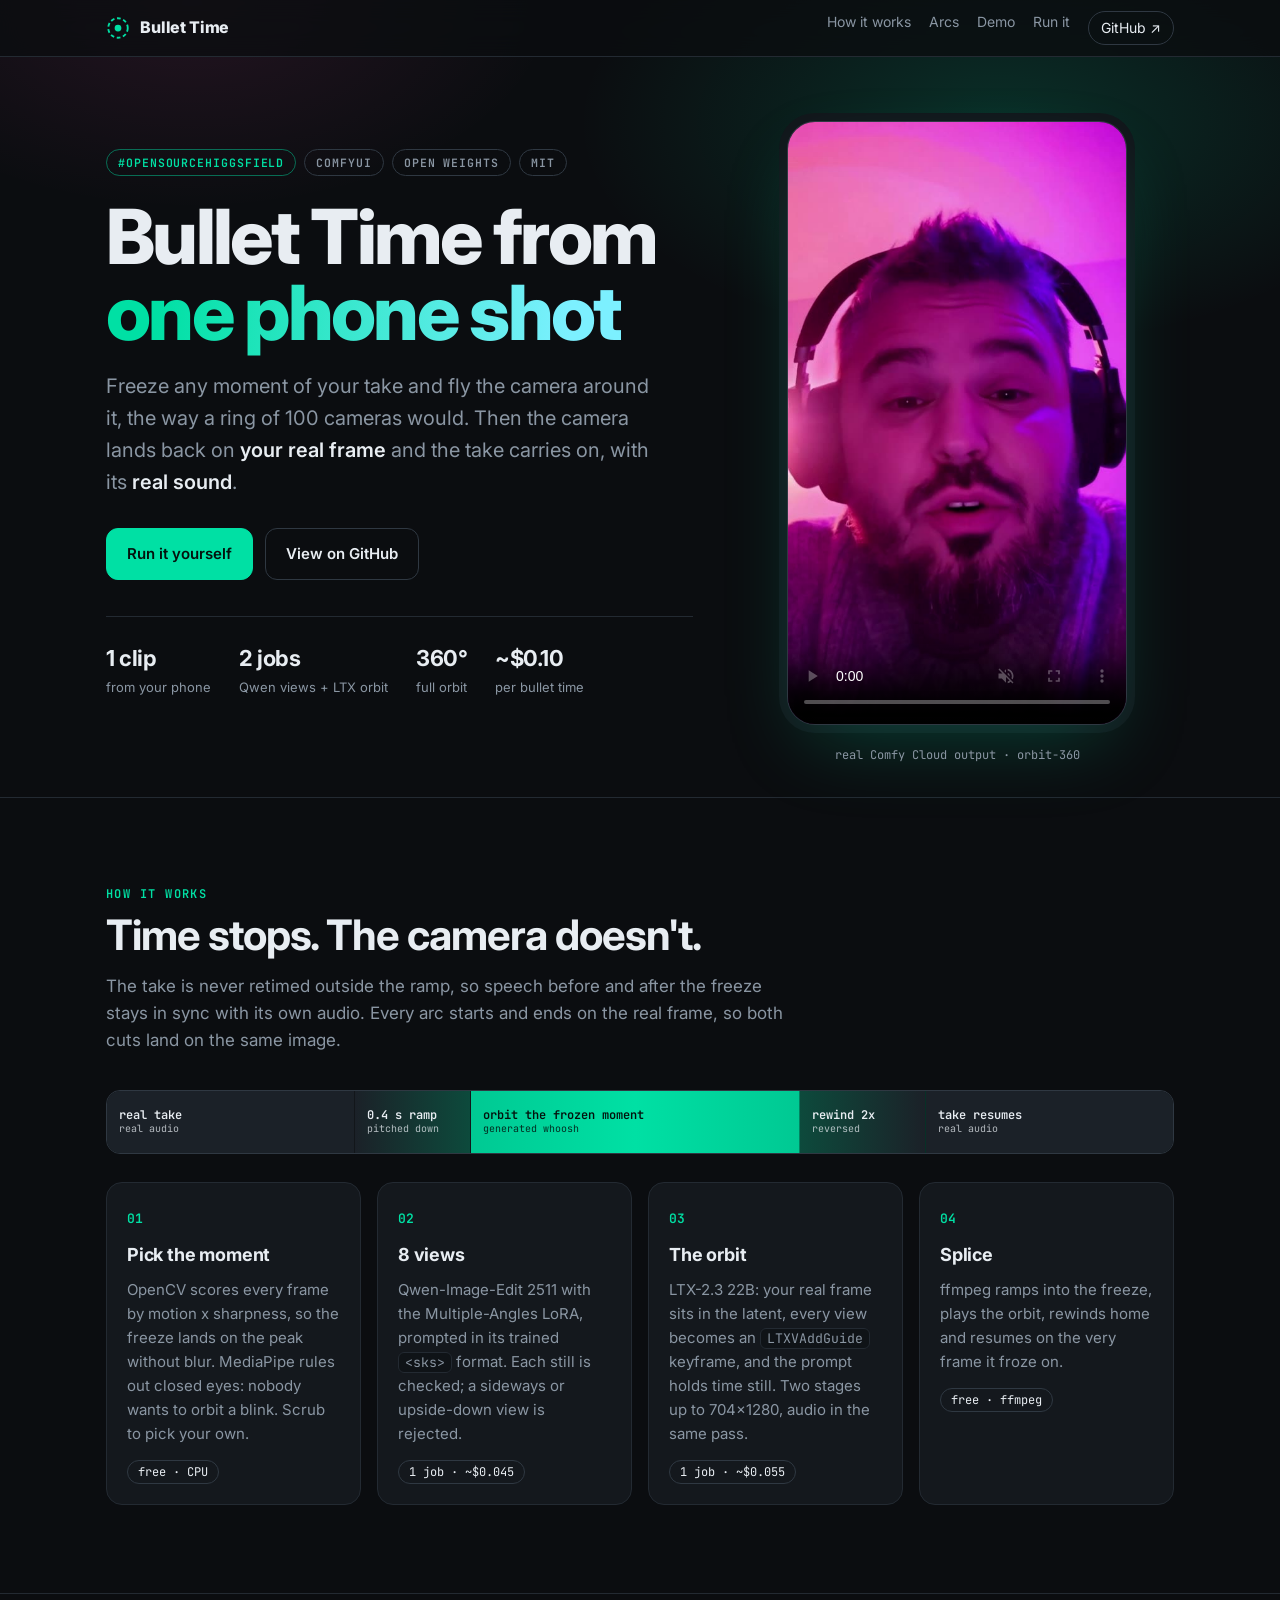
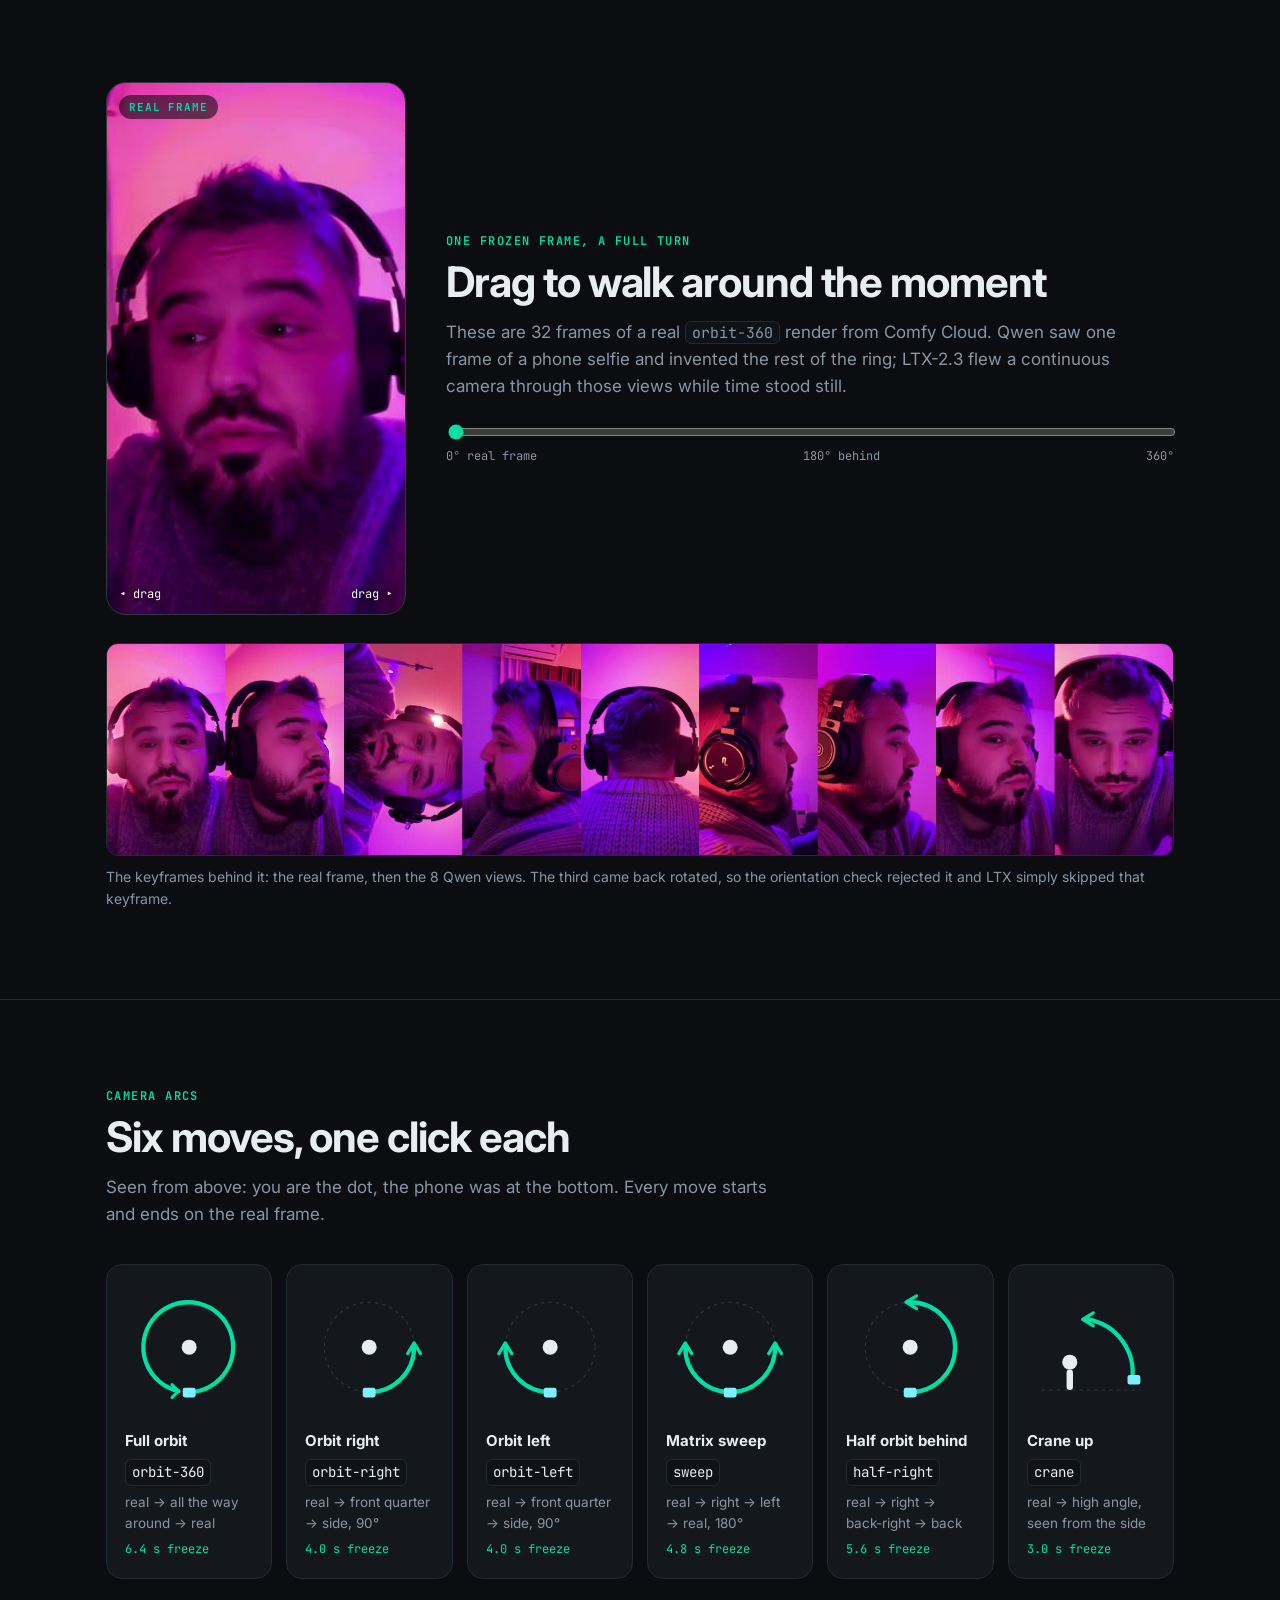
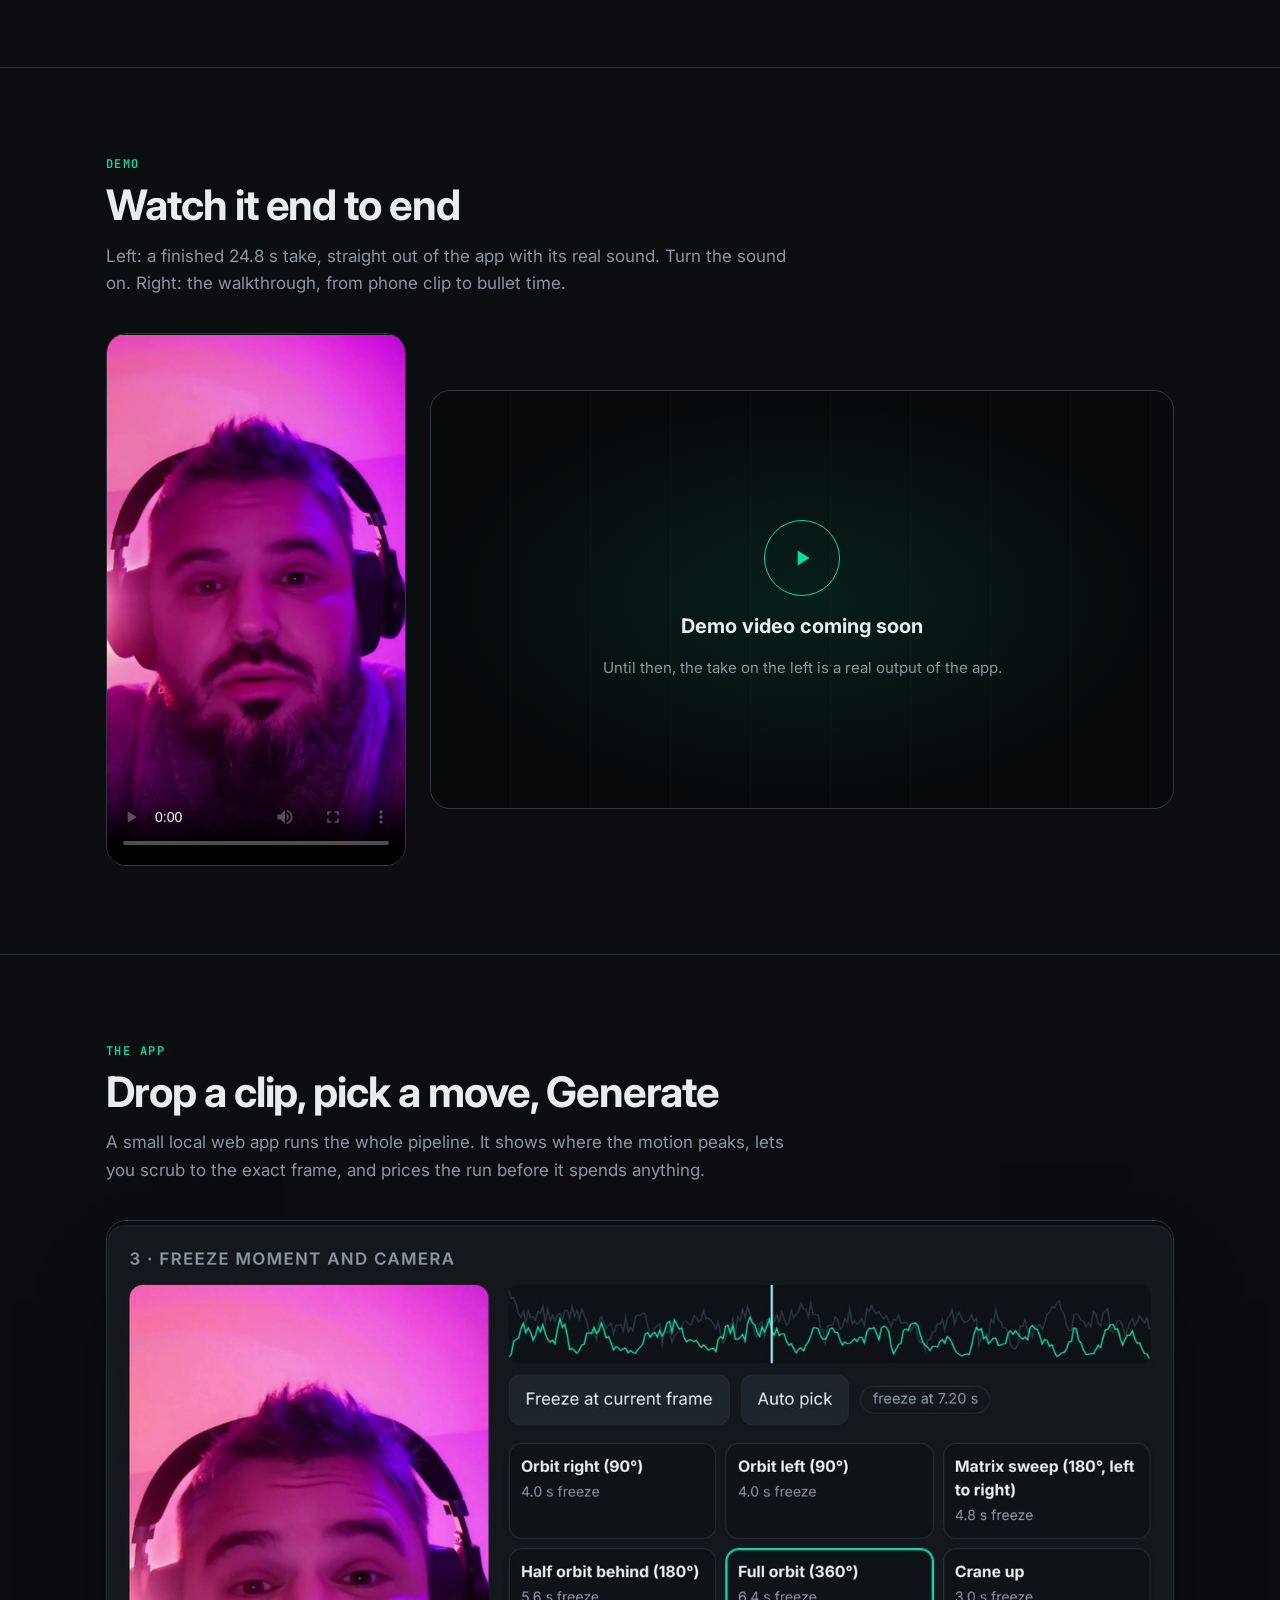
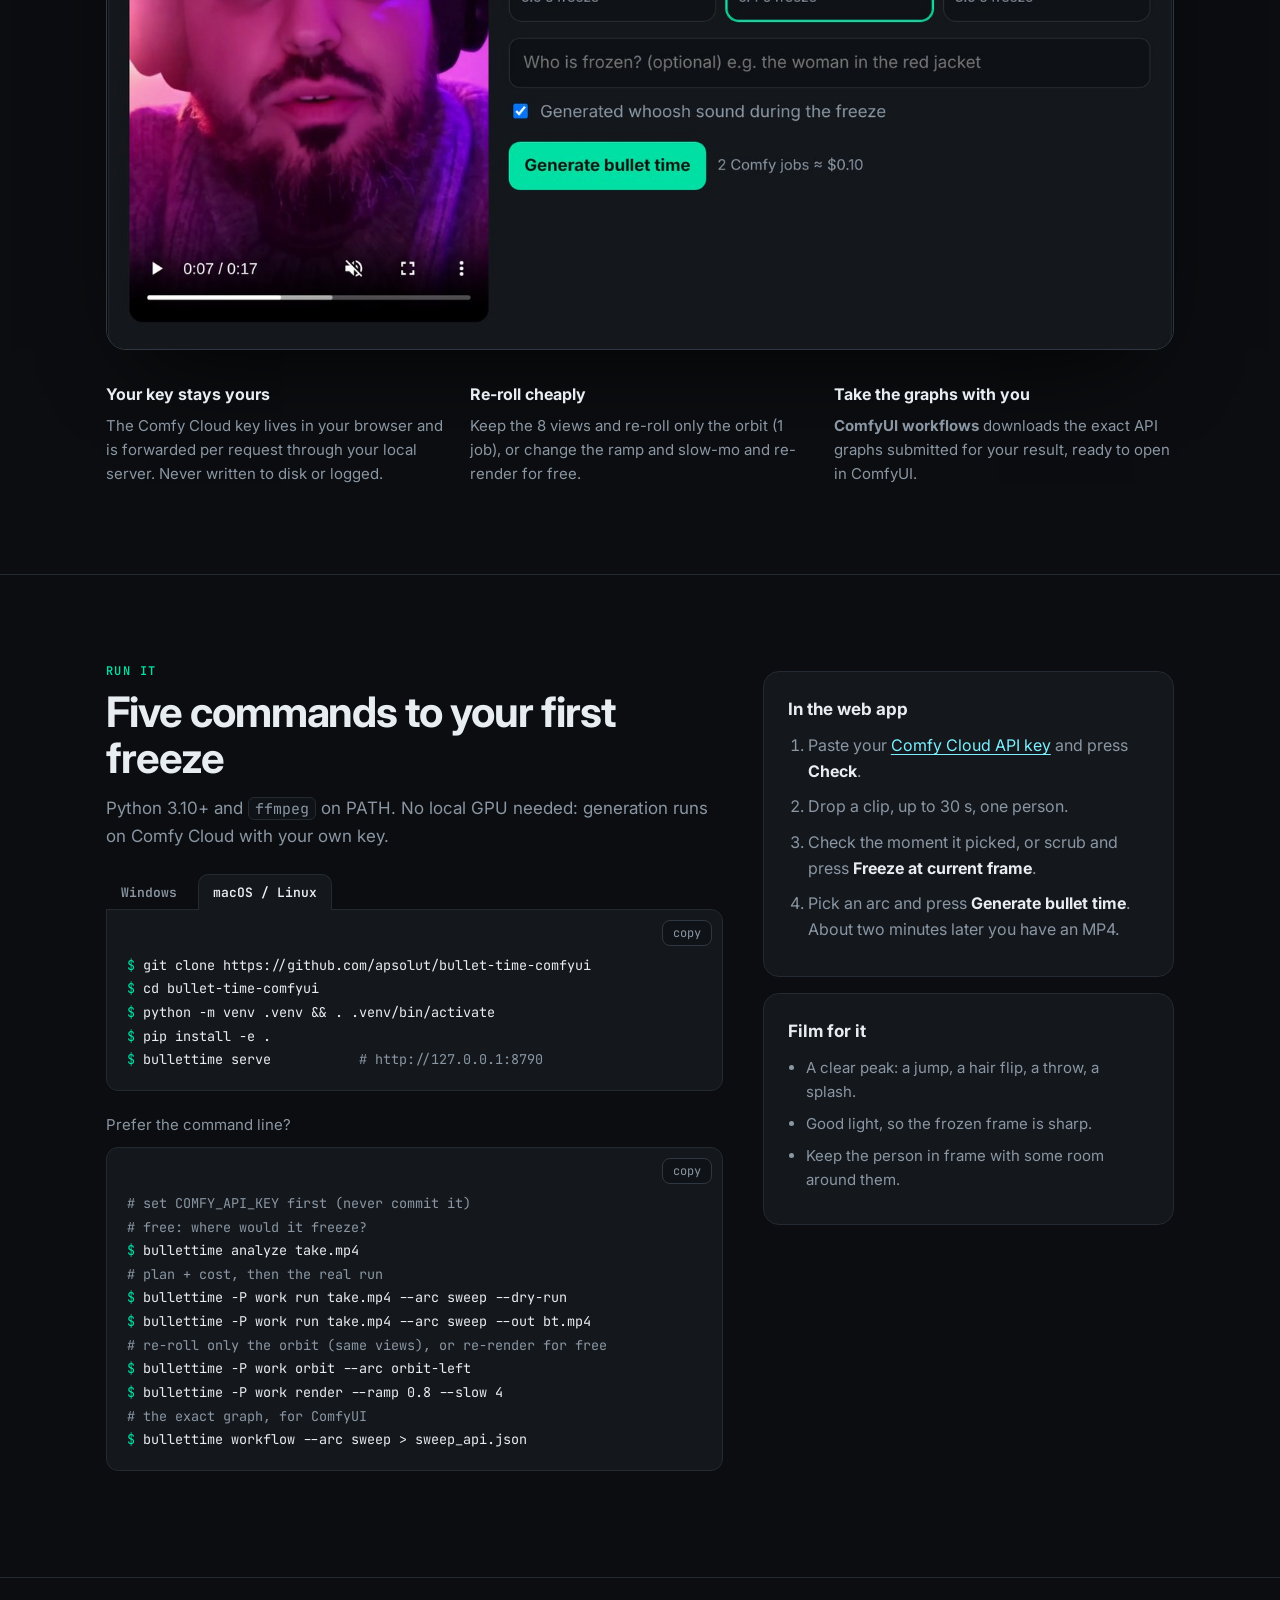
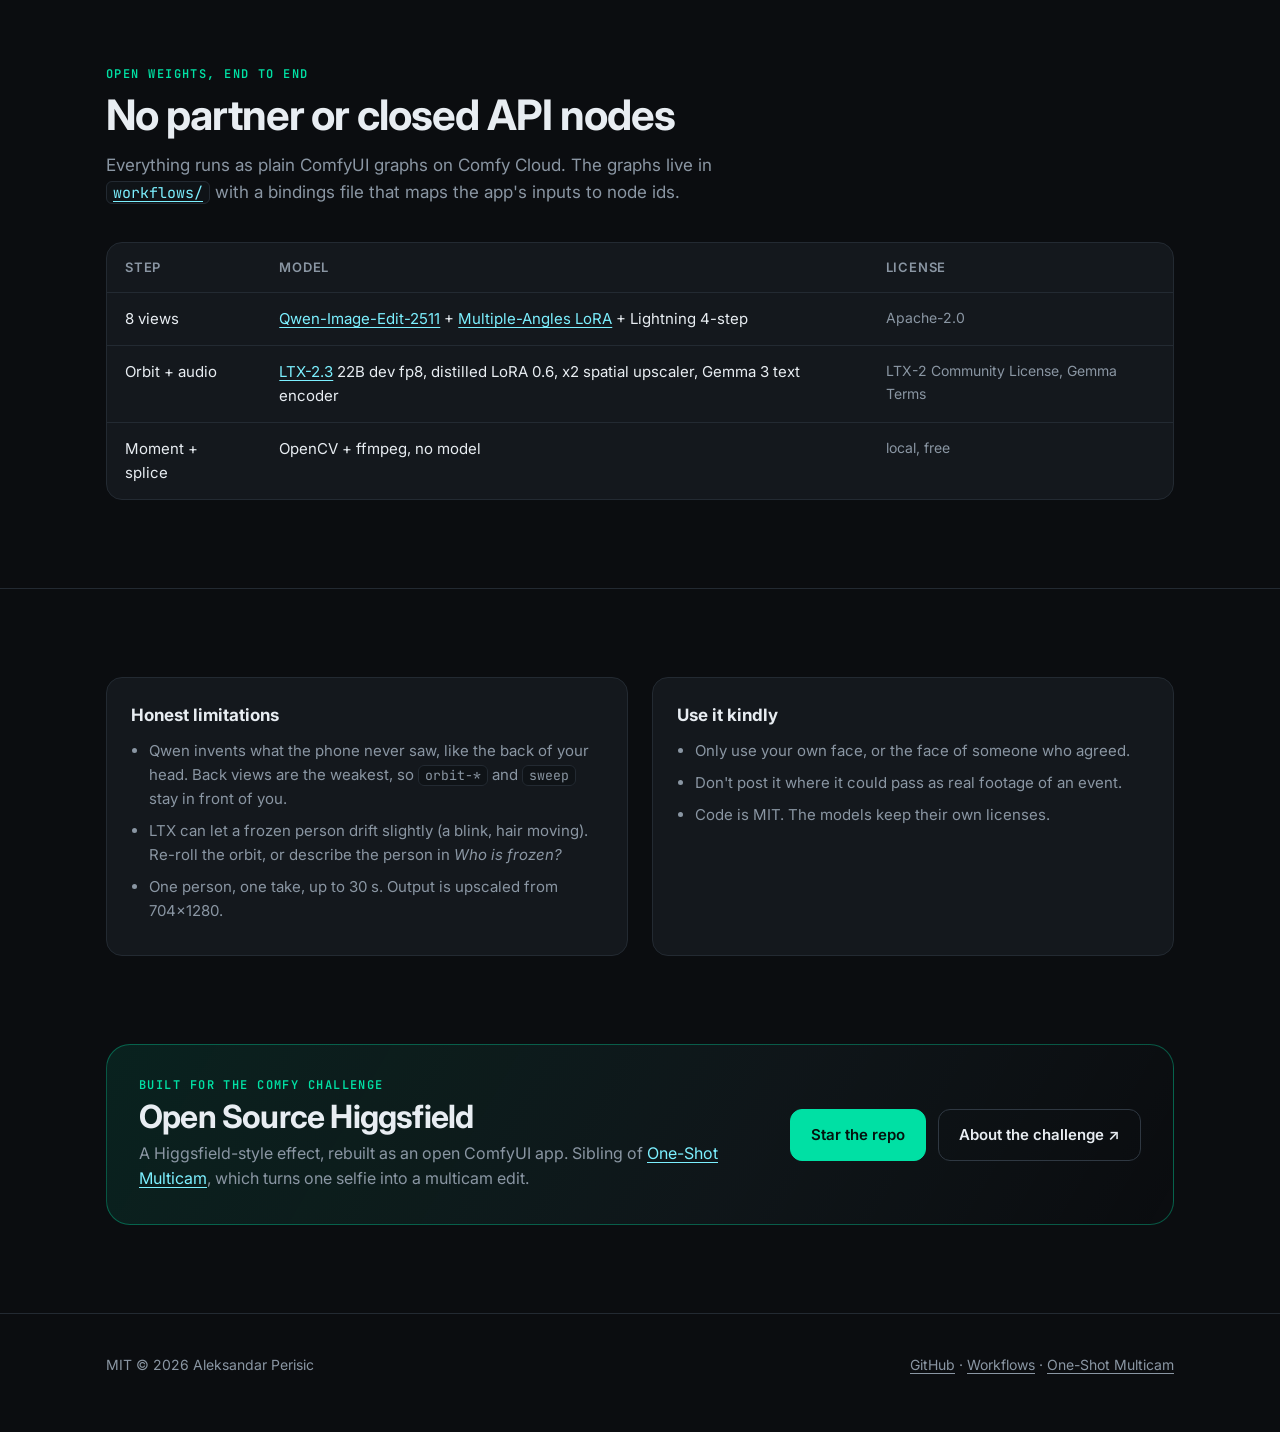
==== docs/index.html @ 60ce010b "Project page: full 360 orbit render, orbit-360 arc, eyes-open picker - Hero loop and full 24.8 s tak" ====
<!doctype html>
<html lang="en">
<head>
<meta charset="utf-8">
<meta name="viewport" content="width=device-width, initial-scale=1">
<title>Bullet Time from one phone shot</title>
<meta name="description" content="Freeze any moment of your phone take and fly the camera around it, Matrix style. An open weights ComfyUI app: Qwen-Image-Edit 2511 + LTX-2.3 on Comfy Cloud.">
<meta name="theme-color" content="#0b0d10">
<meta property="og:type" content="website">
<meta property="og:url" content="https://apsolut.github.io/bullet-time-comfyui/">
<meta property="og:title" content="Bullet Time from one phone shot">
<meta property="og:description" content="Freeze any moment of your take and fly the camera around it. Then the take carries on. Open weights, ComfyUI, about $0.10 per shot.">
<meta property="og:image" content="https://apsolut.github.io/bullet-time-comfyui/media/views.jpg">
<meta name="twitter:card" content="summary_large_image">
<link rel="icon" href="data:image/svg+xml,%3Csvg xmlns='http://www.w3.org/2000/svg' viewBox='0 0 32 32'%3E%3Ccircle cx='16' cy='16' r='14' fill='none' stroke='%2300e0a4' stroke-width='3' stroke-dasharray='6 4'/%3E%3Ccircle cx='16' cy='16' r='5' fill='%2300e0a4'/%3E%3C/svg%3E">
<link rel="preconnect" href="https://fonts.googleapis.com">
<link rel="preconnect" href="https://fonts.gstatic.com" crossorigin>
<link href="https://fonts.googleapis.com/css2?family=Inter:wght@400;500;600;800&family=JetBrains+Mono:wght@400;600&display=swap" rel="stylesheet">
<style>
:root{
  color-scheme:dark;
  --bg:#0b0d10;--bg2:#0f1317;--card:#14181d;--line:#232a32;--line2:#2f3842;
  --fg:#e8edf2;--mut:#8a96a3;--acc:#00e0a4;--acc2:#7cf0ff;--hot:#ff4fb8;
  --r:16px;--mono:"JetBrains Mono",ui-monospace,Consolas,monospace
}
*{box-sizing:border-box}
html{scroll-behavior:smooth}
body{margin:0;background:var(--bg);color:var(--fg);font:16px/1.6 Inter,system-ui,-apple-system,"Segoe UI",sans-serif;-webkit-font-smoothing:antialiased;overflow-x:hidden}
a{color:var(--acc2);text-underline-offset:3px}
img,video{max-width:100%;display:block}
code{font-family:var(--mono);font-size:.88em;background:var(--bg2);border:1px solid var(--line);border-radius:6px;padding:1px 6px}
.wrap{max-width:1100px;margin:0 auto;padding:0 16px}

/* nav */
nav{position:sticky;top:0;z-index:10;background:rgba(11,13,16,.78);backdrop-filter:blur(12px);-webkit-backdrop-filter:blur(12px);border-bottom:1px solid var(--line)}
nav .wrap{display:flex;align-items:center;gap:20px;height:56px}
.brand{display:flex;align-items:center;gap:10px;font-weight:800;color:var(--fg);text-decoration:none;letter-spacing:-.01em}
.brand svg{flex:none}
nav .links{display:flex;gap:18px;margin-left:auto;font-size:14px}
nav .links a{color:var(--mut);text-decoration:none}
nav .links a:hover{color:var(--fg)}
nav .gh{color:var(--fg)!important;border:1px solid var(--line2);border-radius:99px;padding:5px 12px}
@media (max-width:720px){nav .links a:not(.gh){display:none}}

/* hero */
.hero{position:relative;padding:64px 0 72px}
.hero:before{content:"";position:absolute;inset:-120px 0 auto 0;height:620px;background:radial-gradient(600px 320px at 78% 30%,rgba(0,224,164,.16),transparent 70%),radial-gradient(520px 300px at 15% 10%,rgba(255,79,184,.10),transparent 70%);pointer-events:none}
.hero .wrap{position:relative;display:grid;grid-template-columns:minmax(0,1.15fr) minmax(0,.85fr);gap:48px;align-items:center}
.tag{display:inline-flex;flex-wrap:wrap;gap:8px}
.chip{font:600 11.5px/1 var(--mono);letter-spacing:.08em;text-transform:uppercase;color:var(--mut);border:1px solid var(--line2);border-radius:99px;padding:7px 11px;text-decoration:none}
.chip.on{color:var(--acc);border-color:rgba(0,224,164,.45)}
h1{font-size:clamp(40px,6.4vw,76px);line-height:1;margin:22px 0 20px;font-weight:800;letter-spacing:-.035em}
h1 em{font-style:normal;background:linear-gradient(92deg,var(--acc) 10%,var(--acc2) 90%);-webkit-background-clip:text;background-clip:text;color:transparent}
.lede{font-size:clamp(17px,2vw,20px);color:var(--mut);max-width:560px;margin:0}
.lede b{color:var(--fg);font-weight:600}
.cta{display:flex;flex-wrap:wrap;gap:12px;margin-top:30px}
.btn{display:inline-flex;align-items:center;gap:8px;padding:13px 20px;border-radius:12px;font-weight:600;text-decoration:none;border:1px solid var(--line2);color:var(--fg);font-size:15px;transition:border-color .15s,transform .15s}
.btn:hover{border-color:var(--mut);transform:translateY(-1px)}
.btn.p{background:var(--acc);border-color:var(--acc);color:#04120d}
.facts{display:flex;flex-wrap:wrap;gap:28px;margin-top:36px;padding-top:24px;border-top:1px solid var(--line)}
.facts div{font-size:13px;color:var(--mut)}
.facts b{display:block;font-size:22px;color:var(--fg);letter-spacing:-.02em}
.phone{position:relative;justify-self:center;width:100%;max-width:340px}
.phone video{width:100%;aspect-ratio:9/16;object-fit:cover;border-radius:28px;border:1px solid var(--line2);background:#000;box-shadow:0 30px 80px -20px rgba(0,224,164,.25),0 0 0 8px #12161b}
.phone .lbl{position:absolute;left:50%;bottom:-38px;transform:translateX(-50%);white-space:nowrap;font:12px var(--mono);color:var(--mut)}
@media (max-width:860px){.hero .wrap{grid-template-columns:minmax(0,1fr);gap:56px}.phone{max-width:300px}.hero{padding-top:40px}}

/* sections */
section{padding:88px 0;border-top:1px solid var(--line)}
.kicker{font:600 12px var(--mono);letter-spacing:.12em;text-transform:uppercase;color:var(--acc)}
h2{font-size:clamp(28px,3.6vw,42px);line-height:1.1;margin:10px 0 14px;letter-spacing:-.025em}
.sub{color:var(--mut);max-width:680px;margin:0 0 36px;font-size:17px}

/* timeline */
.tl{display:flex;height:64px;border-radius:14px;overflow:hidden;border:1px solid var(--line2);font:600 12px/1.25 var(--mono)}
.tl div{display:flex;flex-direction:column;justify-content:center;padding:0 12px;min-width:0;border-right:1px solid rgba(0,0,0,.35)}
.tl div:last-child{border-right:0}
.tl small{font-weight:400;opacity:.75}
.tl .real{flex:2.2;background:#1b2128;color:var(--fg)}
.tl .ramp{flex:.9;background:linear-gradient(90deg,#1b2128,#0d4a3c);color:var(--fg)}
.tl .orbit{flex:3;background:linear-gradient(90deg,#00c993,var(--acc) 50%,#00c993);color:#04120d}
.tl .orbit small{opacity:.85}
.tl .rew{flex:1;background:linear-gradient(90deg,#0d4a3c,#1b2128);color:var(--fg)}
.tl span{white-space:nowrap;overflow:hidden;text-overflow:ellipsis}
@media (max-width:640px){.tl{height:auto;flex-direction:column}.tl div{padding:10px 12px;border-right:0;border-bottom:1px solid rgba(0,0,0,.35)}}

.steps{display:grid;grid-template-columns:repeat(4,minmax(0,1fr));gap:16px;margin-top:28px;counter-reset:s}
.step{position:relative;background:var(--card);border:1px solid var(--line);border-radius:var(--r);padding:22px 20px 20px}
.step:before{counter-increment:s;content:"0" counter(s);font:600 13px var(--mono);color:var(--acc)}
.step h3{margin:10px 0 8px;font-size:18px;letter-spacing:-.01em}
.step p{margin:0;color:var(--mut);font-size:15px}
.step .cost{display:inline-block;margin-top:14px;font:12px var(--mono);color:var(--fg);border:1px solid var(--line2);border-radius:99px;padding:3px 10px}
@media (max-width:900px){.steps{grid-template-columns:repeat(2,minmax(0,1fr))}}
@media (max-width:520px){.steps{grid-template-columns:1fr}}

/* orbit scrubber */
.scrub{display:grid;grid-template-columns:minmax(0,300px) minmax(0,1fr);gap:40px;align-items:center}
.frame{position:relative;aspect-ratio:9/16;border-radius:20px;border:1px solid var(--line2);background:#000 url(media/orbit.jpg) 0 0/3200% 100% no-repeat;cursor:ew-resize;touch-action:pan-y;user-select:none;-webkit-user-select:none}
.frame .hint{position:absolute;left:12px;right:12px;bottom:12px;display:flex;justify-content:space-between;font:12px var(--mono);color:#fff;text-shadow:0 1px 6px #000}
.frame .badge{position:absolute;top:12px;left:12px;font:600 11px var(--mono);letter-spacing:.08em;text-transform:uppercase;background:rgba(0,0,0,.55);color:var(--acc);border-radius:99px;padding:5px 10px}
.dial-l{display:flex;justify-content:space-between;font:12px var(--mono);color:var(--mut)}
.strip{margin-top:28px;border-radius:12px;border:1px solid var(--line);width:100%}
input[type=range]{width:100%;accent-color:var(--acc)}
@media (max-width:760px){.scrub{grid-template-columns:minmax(0,1fr)}.frame{max-width:280px;margin:0 auto;width:100%}}

/* arcs */
.arcs{display:grid;grid-template-columns:repeat(6,minmax(0,1fr));gap:14px}
.arc{background:var(--card);border:1px solid var(--line);border-radius:var(--r);padding:18px}
.arc svg{width:100%;height:auto;margin-bottom:10px}
.arc b{display:block;font-size:15px}
.arc code{display:inline-block;margin:6px 0}
.arc p{margin:0;color:var(--mut);font-size:13.5px}
.arc .t{font:12px var(--mono);color:var(--acc)}
@media (max-width:980px){.arcs{grid-template-columns:repeat(3,minmax(0,1fr))}}
@media (max-width:600px){.arcs{grid-template-columns:repeat(2,minmax(0,1fr))}}

/* film placeholder */
.film{position:relative;aspect-ratio:16/9;border-radius:20px;overflow:hidden;border:1px solid var(--line2);background:#07090b}
.film video,.film iframe{position:absolute;inset:0;width:100%;height:100%;border:0;background:#000}
.ph{position:absolute;inset:0;display:flex;flex-direction:column;align-items:center;justify-content:center;gap:14px;text-align:center;padding:24px;background:radial-gradient(closest-side,rgba(0,224,164,.10),transparent),repeating-linear-gradient(90deg,transparent 0 79px,rgba(255,255,255,.025) 79px 80px)}
.ph .play{width:76px;height:76px;border-radius:50%;border:1.5px solid var(--acc);display:grid;place-items:center}
.ph b{font-size:20px}
.ph span{color:var(--mut);font-size:15px;max-width:420px}
.film.has .ph{display:none}

.demo2{display:grid;grid-template-columns:minmax(0,300px) minmax(0,1fr);gap:24px;align-items:center}
.take video{width:100%;aspect-ratio:9/16;border-radius:20px;border:1px solid var(--line2);background:#000}
@media (max-width:760px){.demo2{grid-template-columns:minmax(0,1fr)}.take{max-width:300px;margin:0 auto;width:100%}}
/* app shot */
.shot{border-radius:20px;border:1px solid var(--line2);overflow:hidden;box-shadow:0 40px 90px -40px rgba(0,0,0,.9)}
.shot img{width:100%}
.cols{display:grid;grid-template-columns:repeat(3,minmax(0,1fr));gap:24px;margin-top:32px}
.cols h3{margin:0 0 6px;font-size:16px}
.cols p{margin:0;color:var(--mut);font-size:15px}
@media (max-width:760px){.cols{grid-template-columns:minmax(0,1fr)}}

/* run */
.tabs{display:flex;gap:6px;margin-bottom:-1px;position:relative;z-index:1}
.tabs button{font:600 13px var(--mono);background:transparent;color:var(--mut);border:1px solid transparent;border-bottom:0;border-radius:10px 10px 0 0;padding:9px 14px;cursor:pointer}
.tabs button.on{background:var(--card);color:var(--fg);border-color:var(--line)}
pre{position:relative;margin:0 0 18px;background:var(--card);border:1px solid var(--line);border-radius:0 12px 12px 12px;padding:44px 20px 18px;overflow-x:auto;font:13.5px/1.75 var(--mono);color:var(--fg)}
pre.solo{border-radius:12px}
pre .c{color:var(--mut)}
pre .p{color:var(--acc);user-select:none}
.copy{position:absolute;top:10px;right:10px;font:12px var(--mono);background:var(--bg2);color:var(--mut);border:1px solid var(--line2);border-radius:8px;padding:4px 10px;cursor:pointer}
.copy:hover{color:var(--fg)}
.run{display:grid;grid-template-columns:minmax(0,1.2fr) minmax(0,.8fr);gap:40px}
.run ol{margin:0;padding-left:20px;color:var(--mut)}
.run ol li{margin-bottom:10px}
.run ol b{color:var(--fg)}
@media (max-width:860px){.run{grid-template-columns:minmax(0,1fr)}}

/* tables */
.tw{overflow-x:auto;border:1px solid var(--line);border-radius:var(--r);background:var(--card)}
table{width:100%;border-collapse:collapse;font-size:15px;min-width:520px}
th,td{text-align:left;padding:14px 18px;border-bottom:1px solid var(--line);vertical-align:top}
tr:last-child td{border-bottom:0}
th{color:var(--mut);font-weight:600;font-size:13px;text-transform:uppercase;letter-spacing:.06em}
td.lic{color:var(--mut);font-size:14px}

.two{display:grid;grid-template-columns:minmax(0,1fr) minmax(0,1fr);gap:24px}
.box{background:var(--card);border:1px solid var(--line);border-radius:var(--r);padding:24px}
.box h3{margin:0 0 10px;font-size:17px}
.box ul{margin:0;padding-left:18px;color:var(--mut);font-size:15px}
.box li{margin-bottom:8px}
@media (max-width:760px){.two{grid-template-columns:minmax(0,1fr)}}

.contest{display:flex;flex-wrap:wrap;align-items:center;justify-content:space-between;gap:24px;padding:32px;border-radius:24px;border:1px solid rgba(0,224,164,.35);background:linear-gradient(120deg,rgba(0,224,164,.10),rgba(124,240,255,.04) 60%,transparent)}
.contest h2{margin:6px 0 6px;font-size:clamp(24px,3vw,32px)}
.contest p{margin:0;color:var(--mut);max-width:600px}

footer{padding:40px 0 56px;color:var(--mut);font-size:14px;border-top:1px solid var(--line)}
footer .wrap{display:flex;flex-wrap:wrap;gap:12px 24px;justify-content:space-between}
footer a{color:var(--mut)}
@media (prefers-reduced-motion:reduce){html{scroll-behavior:auto}.btn{transition:none}}
</style>
</head>
<body>

<nav>
  <div class="wrap">
    <a class="brand" href="#top">
      <svg width="24" height="24" viewBox="0 0 32 32" aria-hidden="true"><circle cx="16" cy="16" r="13" fill="none" stroke="#00e0a4" stroke-width="2.5" stroke-dasharray="5 3.5"/><circle cx="16" cy="16" r="4.5" fill="#00e0a4"/></svg>
      Bullet Time
    </a>
    <div class="links">
      <a href="#how">How it works</a>
      <a href="#arcs">Arcs</a>
      <a href="#demo">Demo</a>
      <a href="#run">Run it</a>
      <a class="gh" href="https://github.com/apsolut/bullet-time-comfyui">GitHub ↗</a>
    </div>
  </div>
</nav>

<header class="hero" id="top">
  <div class="wrap">
    <div>
      <div class="tag">
        <a class="chip on" href="https://comfy.org/open-source-higgsfield">#OpenSourceHiggsfield</a>
        <span class="chip">ComfyUI</span>
        <span class="chip">Open weights</span>
        <span class="chip">MIT</span>
      </div>
      <h1>Bullet Time from <em>one phone shot</em></h1>
      <p class="lede">Freeze any moment of your take and fly the camera around it, the way a ring of 100 cameras would. Then the camera lands back on <b>your real frame</b> and the take carries on, with its <b>real sound</b>.</p>
      <div class="cta">
        <a class="btn p" href="#run">Run it yourself</a>
        <a class="btn" href="https://github.com/apsolut/bullet-time-comfyui">View on GitHub</a>
      </div>
      <div class="facts">
        <div><b>1 clip</b>from your phone</div>
        <div><b>2 jobs</b>Qwen views + LTX orbit</div>
        <div><b>360°</b>full orbit</div>
        <div><b>~$0.10</b>per bullet time</div>
              </div>
    </div>
    <div class="phone">
      <video src="media/demo.mp4" poster="media/poster.jpg" autoplay muted loop playsinline controls preload="metadata"></video>
      <div class="lbl">real Comfy Cloud output · orbit-360</div>
    </div>
  </div>
</header>

<section id="how">
  <div class="wrap">
    <div class="kicker">How it works</div>
    <h2>Time stops. The camera doesn't.</h2>
    <p class="sub">The take is never retimed outside the ramp, so speech before and after the freeze stays in sync with its own audio. Every arc starts and ends on the real frame, so both cuts land on the same image.</p>

    <div class="tl" role="img" aria-label="Timeline: real take, slow-motion ramp, camera orbit through frozen time, rewind home, real take resumes">
      <div class="real"><span>real take</span><small>real audio</small></div>
      <div class="ramp"><span>0.4 s ramp</span><small>pitched down</small></div>
      <div class="orbit"><span>orbit the frozen moment</span><small>generated whoosh</small></div>
      <div class="rew"><span>rewind 2x</span><small>reversed</small></div>
      <div class="real"><span>take resumes</span><small>real audio</small></div>
    </div>

    <div class="steps">
      <div class="step"><h3>Pick the moment</h3><p>OpenCV scores every frame by motion x sharpness, so the freeze lands on the peak without blur. MediaPipe rules out closed eyes: nobody wants to orbit a blink. Scrub to pick your own.</p><span class="cost">free · CPU</span></div>
      <div class="step"><h3>8 views</h3><p>Qwen-Image-Edit 2511 with the Multiple-Angles LoRA, prompted in its trained <code>&lt;sks&gt;</code> format. Each still is checked; a sideways or upside-down view is rejected.</p><span class="cost">1 job · ~$0.045</span></div>
      <div class="step"><h3>The orbit</h3><p>LTX-2.3 22B: your real frame sits in the latent, every view becomes an <code>LTXVAddGuide</code> keyframe, and the prompt holds time still. Two stages up to 704x1280, audio in the same pass.</p><span class="cost">1 job · ~$0.055</span></div>
      <div class="step"><h3>Splice</h3><p>ffmpeg ramps into the freeze, plays the orbit, rewinds home and resumes on the very frame it froze on.</p><span class="cost">free · ffmpeg</span></div>
    </div>
  </div>
</section>

<section id="views">
  <div class="wrap scrub">
    <div>
      <div class="frame" id="frame" role="slider" tabindex="0" aria-label="Camera angle around the frozen frame" aria-valuemin="0" aria-valuemax="360" aria-valuenow="0">
        <span class="badge" id="vname">real frame</span>
        <div class="hint"><span>◂ drag</span><span>drag ▸</span></div>
      </div>
    </div>
    <div>
      <div class="kicker">One frozen frame, a full turn</div>
      <h2>Drag to walk around the moment</h2>
      <p class="sub" style="margin-bottom:0">These are 32 frames of a real <code>orbit-360</code> render from Comfy Cloud. Qwen saw one frame of a phone selfie and invented the rest of the ring; LTX-2.3 flew a continuous camera through those views while time stood still.</p>
      <input type="range" id="deg" min="0" max="31" value="0" aria-label="Orbit position" style="margin-top:24px">
      <div class="dial-l"><span>0° real frame</span><span>180° behind</span><span>360°</span></div>
    </div>
  </div>
  <div class="wrap"><img class="strip" src="media/views.jpg" alt="The real frozen frame followed by the 8 Qwen views used as keyframes; the third came back rotated" loading="lazy"><p style="color:var(--mut);font-size:14px;margin:10px 0 0">The keyframes behind it: the real frame, then the 8 Qwen views. The third came back rotated, so the orientation check rejected it and LTX simply skipped that keyframe.</p></div>
</section>

<section id="arcs">
  <div class="wrap">
    <div class="kicker">Camera arcs</div>
    <h2>Six moves, one click each</h2>
    <p class="sub">Seen from above: you are the dot, the phone was at the bottom. Every move starts and ends on the real frame.</p>
    <div class="arcs">
      <div class="arc">
        <svg viewBox="0 0 120 120" aria-hidden="true"><circle cx="60" cy="60" r="42" fill="none" stroke="#2f3842" stroke-dasharray="3 4"/><path d="M60 102 A42 42 0 1 0 50 101" fill="none" stroke="#00e0a4" stroke-width="4" stroke-linecap="round"/><path d="M44 95 L50 101 L44 107" fill="none" stroke="#00e0a4" stroke-width="3" stroke-linecap="round" stroke-linejoin="round"/><circle cx="60" cy="60" r="7" fill="#e8edf2"/><rect x="54" y="98" width="12" height="9" rx="2" fill="#7cf0ff"/></svg>
        <b>Full orbit</b><code>orbit-360</code><p>real → all the way around → real</p><span class="t">6.4 s freeze</span>
      </div>
      <div class="arc">
        <svg viewBox="0 0 120 120" aria-hidden="true"><circle cx="60" cy="60" r="42" fill="none" stroke="#2f3842" stroke-dasharray="3 4"/><path d="M60 102 A42 42 0 0 0 102 60" fill="none" stroke="#00e0a4" stroke-width="4" stroke-linecap="round"/><path d="M96 66 L102 56 L108 66" fill="none" stroke="#00e0a4" stroke-width="3" stroke-linecap="round" stroke-linejoin="round"/><circle cx="60" cy="60" r="7" fill="#e8edf2"/><rect x="54" y="98" width="12" height="9" rx="2" fill="#7cf0ff"/></svg>
        <b>Orbit right</b><code>orbit-right</code><p>real → front quarter → side, 90°</p><span class="t">4.0 s freeze</span>
      </div>
      <div class="arc">
        <svg viewBox="0 0 120 120" aria-hidden="true"><circle cx="60" cy="60" r="42" fill="none" stroke="#2f3842" stroke-dasharray="3 4"/><path d="M60 102 A42 42 0 0 1 18 60" fill="none" stroke="#00e0a4" stroke-width="4" stroke-linecap="round"/><path d="M12 66 L18 56 L24 66" fill="none" stroke="#00e0a4" stroke-width="3" stroke-linecap="round" stroke-linejoin="round"/><circle cx="60" cy="60" r="7" fill="#e8edf2"/><rect x="54" y="98" width="12" height="9" rx="2" fill="#7cf0ff"/></svg>
        <b>Orbit left</b><code>orbit-left</code><p>real → front quarter → side, 90°</p><span class="t">4.0 s freeze</span>
      </div>
      <div class="arc">
        <svg viewBox="0 0 120 120" aria-hidden="true"><circle cx="60" cy="60" r="42" fill="none" stroke="#2f3842" stroke-dasharray="3 4"/><path d="M18 60 A42 42 0 0 0 102 60" fill="none" stroke="#00e0a4" stroke-width="4" stroke-linecap="round"/><path d="M96 66 L102 56 L108 66" fill="none" stroke="#00e0a4" stroke-width="3" stroke-linecap="round" stroke-linejoin="round"/><path d="M12 66 L18 56 L24 66" fill="none" stroke="#00e0a4" stroke-width="3" stroke-linecap="round" stroke-linejoin="round"/><circle cx="60" cy="60" r="7" fill="#e8edf2"/><rect x="54" y="98" width="12" height="9" rx="2" fill="#7cf0ff"/></svg>
        <b>Matrix sweep</b><code>sweep</code><p>real → right → left → real, 180°</p><span class="t">4.8 s freeze</span>
      </div>
      <div class="arc">
        <svg viewBox="0 0 120 120" aria-hidden="true"><circle cx="60" cy="60" r="42" fill="none" stroke="#2f3842" stroke-dasharray="3 4"/><path d="M60 102 A42 42 0 0 0 60 18" fill="none" stroke="#00e0a4" stroke-width="4" stroke-linecap="round"/><path d="M66 12 L56 18 L66 24" fill="none" stroke="#00e0a4" stroke-width="3" stroke-linecap="round" stroke-linejoin="round"/><circle cx="60" cy="60" r="7" fill="#e8edf2"/><rect x="54" y="98" width="12" height="9" rx="2" fill="#7cf0ff"/></svg>
        <b>Half orbit behind</b><code>half-right</code><p>real → right → back-right → back</p><span class="t">5.6 s freeze</span>
      </div>
      <div class="arc">
        <svg viewBox="0 0 120 120" aria-hidden="true"><line x1="14" y1="100" x2="106" y2="100" stroke="#2f3842" stroke-dasharray="3 4"/><path d="M98 92 A50 50 0 0 0 56 34" fill="none" stroke="#00e0a4" stroke-width="4" stroke-linecap="round"/><path d="M62 28 L52 34 L62 40" fill="none" stroke="#00e0a4" stroke-width="3" stroke-linecap="round" stroke-linejoin="round"/><circle cx="40" cy="74" r="7" fill="#e8edf2"/><rect x="37" y="81" width="6" height="19" rx="3" fill="#e8edf2"/><rect x="94" y="86" width="12" height="9" rx="2" fill="#7cf0ff"/></svg>
        <b>Crane up</b><code>crane</code><p>real → high angle, seen from the side</p><span class="t">3.0 s freeze</span>
      </div>
    </div>
  </div>
</section>

<section id="demo">
  <div class="wrap">
    <div class="kicker">Demo</div>
    <h2>Watch it end to end</h2>
    <p class="sub">Left: a finished 24.8 s take, straight out of the app with its real sound. Turn the sound on. Right: the walkthrough, from phone clip to bullet time.</p>
    <div class="demo2">
      <div class="take"><video src="media/take.mp4" poster="media/take.jpg" controls playsinline preload="metadata"></video></div>
    <!-- To publish the demo: put the file at docs/media/full-demo.mp4 (and optionally docs/media/full-demo.jpg as the poster), or set data-youtube to a YouTube video id. -->
    <div class="film" id="film" data-youtube="">
      <div class="ph">
        <div class="play"><svg width="26" height="26" viewBox="0 0 24 24" aria-hidden="true"><path d="M8 5v14l11-7z" fill="#00e0a4"/></svg></div>
        <b>Demo video coming soon</b>
        <span>Until then, the take on the left is a real output of the app.</span>
      </div>
    </div>
    </div>
  </div>
</section>

<section id="app">
  <div class="wrap">
    <div class="kicker">The app</div>
    <h2>Drop a clip, pick a move, Generate</h2>
    <p class="sub">A small local web app runs the whole pipeline. It shows where the motion peaks, lets you scrub to the exact frame, and prices the run before it spends anything.</p>
    <div class="shot"><img src="media/app.jpg" alt="The Bullet Time web app: the take on the left, a motion graph with the freeze marker, the five camera arcs and the Generate button" loading="lazy"></div>
    <div class="cols">
      <div><h3>Your key stays yours</h3><p>The Comfy Cloud key lives in your browser and is forwarded per request through your local server. Never written to disk or logged.</p></div>
      <div><h3>Re-roll cheaply</h3><p>Keep the 8 views and re-roll only the orbit (1 job), or change the ramp and slow-mo and re-render for free.</p></div>
      <div><h3>Take the graphs with you</h3><p><b>ComfyUI workflows</b> downloads the exact API graphs submitted for your result, ready to open in ComfyUI.</p></div>
    </div>
  </div>
</section>

<section id="run">
  <div class="wrap run">
    <div>
      <div class="kicker">Run it</div>
      <h2>Five commands to your first freeze</h2>
      <p class="sub" style="margin-bottom:24px">Python 3.10+ and <code>ffmpeg</code> on PATH. No local GPU needed: generation runs on Comfy Cloud with your own key.</p>
      <div class="tabs" role="tablist">
        <button class="on" data-os="win" role="tab" aria-selected="true">Windows</button>
        <button data-os="nix" role="tab" aria-selected="false">macOS / Linux</button>
      </div>
<pre data-os="win"><button class="copy">copy</button><span class="p">&gt; </span>git clone https://github.com/apsolut/bullet-time-comfyui
<span class="p">&gt; </span>cd bullet-time-comfyui
<span class="p">&gt; </span>python -m venv .venv &amp;&amp; .venv\Scripts\activate
<span class="p">&gt; </span>pip install -e .
<span class="p">&gt; </span>bullettime serve           <span class="c"># http://127.0.0.1:8790</span></pre>
<pre data-os="nix" hidden><button class="copy">copy</button><span class="p">$ </span>git clone https://github.com/apsolut/bullet-time-comfyui
<span class="p">$ </span>cd bullet-time-comfyui
<span class="p">$ </span>python -m venv .venv &amp;&amp; . .venv/bin/activate
<span class="p">$ </span>pip install -e .
<span class="p">$ </span>bullettime serve           <span class="c"># http://127.0.0.1:8790</span></pre>
      <p style="color:var(--mut);font-size:15px;margin:22px 0 10px">Prefer the command line?</p>
<pre class="solo"><button class="copy">copy</button><span class="c"># set COMFY_API_KEY first (never commit it)</span>
<span class="c"># free: where would it freeze?</span>
<span class="p">$ </span>bullettime analyze take.mp4
<span class="c"># plan + cost, then the real run</span>
<span class="p">$ </span>bullettime -P work run take.mp4 --arc sweep --dry-run
<span class="p">$ </span>bullettime -P work run take.mp4 --arc sweep --out bt.mp4
<span class="c"># re-roll only the orbit (same views), or re-render for free</span>
<span class="p">$ </span>bullettime -P work orbit --arc orbit-left
<span class="p">$ </span>bullettime -P work render --ramp 0.8 --slow 4
<span class="c"># the exact graph, for ComfyUI</span>
<span class="p">$ </span>bullettime workflow --arc sweep &gt; sweep_api.json</pre>
    </div>
    <div>
      <div class="box" style="margin-top:8px">
        <h3>In the web app</h3>
        <ol>
          <li>Paste your <a href="https://platform.comfy.org/profile/api-keys">Comfy Cloud API key</a> and press <b>Check</b>.</li>
          <li>Drop a clip, up to 30 s, one person.</li>
          <li>Check the moment it picked, or scrub and press <b>Freeze at current frame</b>.</li>
          <li>Pick an arc and press <b>Generate bullet time</b>. About two minutes later you have an MP4.</li>
        </ol>
      </div>
      <div class="box" style="margin-top:16px">
        <h3>Film for it</h3>
        <ul>
          <li>A clear peak: a jump, a hair flip, a throw, a splash.</li>
          <li>Good light, so the frozen frame is sharp.</li>
          <li>Keep the person in frame with some room around them.</li>
        </ul>
      </div>
    </div>
  </div>
</section>

<section id="models">
  <div class="wrap">
    <div class="kicker">Open weights, end to end</div>
    <h2>No partner or closed API nodes</h2>
    <p class="sub">Everything runs as plain ComfyUI graphs on Comfy Cloud. The graphs live in <a href="https://github.com/apsolut/bullet-time-comfyui/tree/main/workflows"><code>workflows/</code></a> with a bindings file that maps the app's inputs to node ids.</p>
    <div class="tw">
      <table>
        <tr><th>Step</th><th>Model</th><th>License</th></tr>
        <tr><td>8 views</td><td><a href="https://huggingface.co/Qwen/Qwen-Image-Edit-2511">Qwen-Image-Edit-2511</a> + <a href="https://huggingface.co/fal/Qwen-Image-Edit-2511-Multiple-Angles-LoRA">Multiple-Angles LoRA</a> + Lightning 4-step</td><td class="lic">Apache-2.0</td></tr>
        <tr><td>Orbit + audio</td><td><a href="https://huggingface.co/Lightricks/LTX-2.3">LTX-2.3</a> 22B dev fp8, distilled LoRA 0.6, x2 spatial upscaler, Gemma 3 text encoder</td><td class="lic">LTX-2 Community License, Gemma Terms</td></tr>
        <tr><td>Moment + splice</td><td>OpenCV + ffmpeg, no model</td><td class="lic">local, free</td></tr>
      </table>
    </div>
  </div>
</section>

<section>
  <div class="wrap two">
    <div class="box">
      <h3>Honest limitations</h3>
      <ul>
        <li>Qwen invents what the phone never saw, like the back of your head. Back views are the weakest, so <code>orbit-*</code> and <code>sweep</code> stay in front of you.</li>
        <li>LTX can let a frozen person drift slightly (a blink, hair moving). Re-roll the orbit, or describe the person in <i>Who is frozen?</i></li>
        <li>One person, one take, up to 30 s. Output is upscaled from 704x1280.</li>
      </ul>
    </div>
    <div class="box">
      <h3>Use it kindly</h3>
      <ul>
        <li>Only use your own face, or the face of someone who agreed.</li>
        <li>Don't post it where it could pass as real footage of an event.</li>
        <li>Code is MIT. The models keep their own licenses.</li>
      </ul>
    </div>
  </div>
</section>

<section style="padding-top:0;border-top:0">
  <div class="wrap">
    <div class="contest">
      <div>
        <div class="kicker">Built for the Comfy challenge</div>
        <h2>Open Source Higgsfield</h2>
        <p>A Higgsfield-style effect, rebuilt as an open ComfyUI app. Sibling of <a href="https://github.com/apsolut/one-shot-multicam">One-Shot Multicam</a>, which turns one selfie into a multicam edit.</p>
      </div>
      <div class="cta" style="margin:0">
        <a class="btn p" href="https://github.com/apsolut/bullet-time-comfyui">Star the repo</a>
        <a class="btn" href="https://comfy.org/open-source-higgsfield">About the challenge ↗</a>
      </div>
    </div>
  </div>
</section>

<footer>
  <div class="wrap">
    <span>MIT © 2026 Aleksandar Perisic</span>
    <span><a href="https://github.com/apsolut/bullet-time-comfyui">GitHub</a> · <a href="https://github.com/apsolut/bullet-time-comfyui/tree/main/workflows">Workflows</a> · <a href="https://github.com/apsolut/one-shot-multicam">One-Shot Multicam</a></span>
  </div>
</footer>

<script>
// Drag-to-orbit over 32 frames of the real LTX-2.3 orbit (sprite, one full turn, wraps around)
(function(){
  var N=32, frame=document.getElementById('frame'), name=document.getElementById('vname'), range=document.getElementById('deg'), cur=0;
  function show(i){
    cur=((i%N)+N)%N;
    frame.style.backgroundPosition=(cur/(N-1)*100)+'% 0';
    var d=Math.round(cur/N*360);
    name.textContent=cur?d+'\u00b0':'real frame';
    frame.setAttribute('aria-valuenow',d);
    range.value=cur;
  }
  var down=false,x0=0,i0=0,step=12;
  frame.addEventListener('pointerdown',function(e){down=true;x0=e.clientX;i0=cur;frame.setPointerCapture(e.pointerId)});
  frame.addEventListener('pointermove',function(e){if(down)show(i0+Math.round((e.clientX-x0)/step))});
  frame.addEventListener('pointerup',function(){down=false});
  frame.addEventListener('pointercancel',function(){down=false});
  frame.addEventListener('keydown',function(e){if(e.key==='ArrowLeft'){show(cur-1);e.preventDefault()}if(e.key==='ArrowRight'){show(cur+1);e.preventDefault()}});
  range.addEventListener('input',function(){show(+range.value)});
  show(0);
})();

// Demo slot: YouTube id, else docs/media/full-demo.mp4 if it exists, else the placeholder stays
(function(){
  var film=document.getElementById('film'), yt=film.getAttribute('data-youtube');
  if(yt){
    var f=document.createElement('iframe');
    f.src='https://www.youtube-nocookie.com/embed/'+encodeURIComponent(yt);
    f.title='Bullet Time demo';f.allow='accelerometer; autoplay; encrypted-media; gyroscope; picture-in-picture; fullscreen';f.allowFullscreen=true;
    film.appendChild(f);film.classList.add('has');return;
  }
  var v=document.createElement('video');
  v.controls=true;v.playsInline=true;v.preload='metadata';
  v.addEventListener('loadedmetadata',function(){film.classList.add('has');var i=new Image();i.onload=function(){v.poster=i.src};i.src='media/full-demo.jpg'});
  v.addEventListener('error',function(){v.remove()},true);
  v.src='media/full-demo.mp4';
  film.appendChild(v);
})();

// OS tabs and copy buttons
(function(){
  var tabs=document.querySelectorAll('.tabs button');
  [].forEach.call(tabs,function(t){t.onclick=function(){
    [].forEach.call(tabs,function(o){o.className=o===t?'on':'';o.setAttribute('aria-selected',o===t)});
    [].forEach.call(document.querySelectorAll('pre[data-os]'),function(p){p.hidden=p.getAttribute('data-os')!==t.getAttribute('data-os')});
  }});
  if(!/Win/.test(navigator.platform||navigator.userAgent))document.querySelector('.tabs button[data-os=nix]').click();
  [].forEach.call(document.querySelectorAll('.copy'),function(b){b.onclick=function(){
    var pre=b.parentNode, txt=[].map.call(pre.childNodes,function(n){return n===b||(n.classList&&(n.classList.contains('p')||n.classList.contains('c')))?'':n.textContent}).join('');
    txt=txt.split('\n').map(function(l){return l.replace(/\s+$/,'')}).filter(Boolean).join('\n');
    try{navigator.clipboard.writeText(txt).then(function(){b.textContent='copied';setTimeout(function(){b.textContent='copy'},1400)})}catch(e){}
  }});
})();
</script>
</body>
</html>
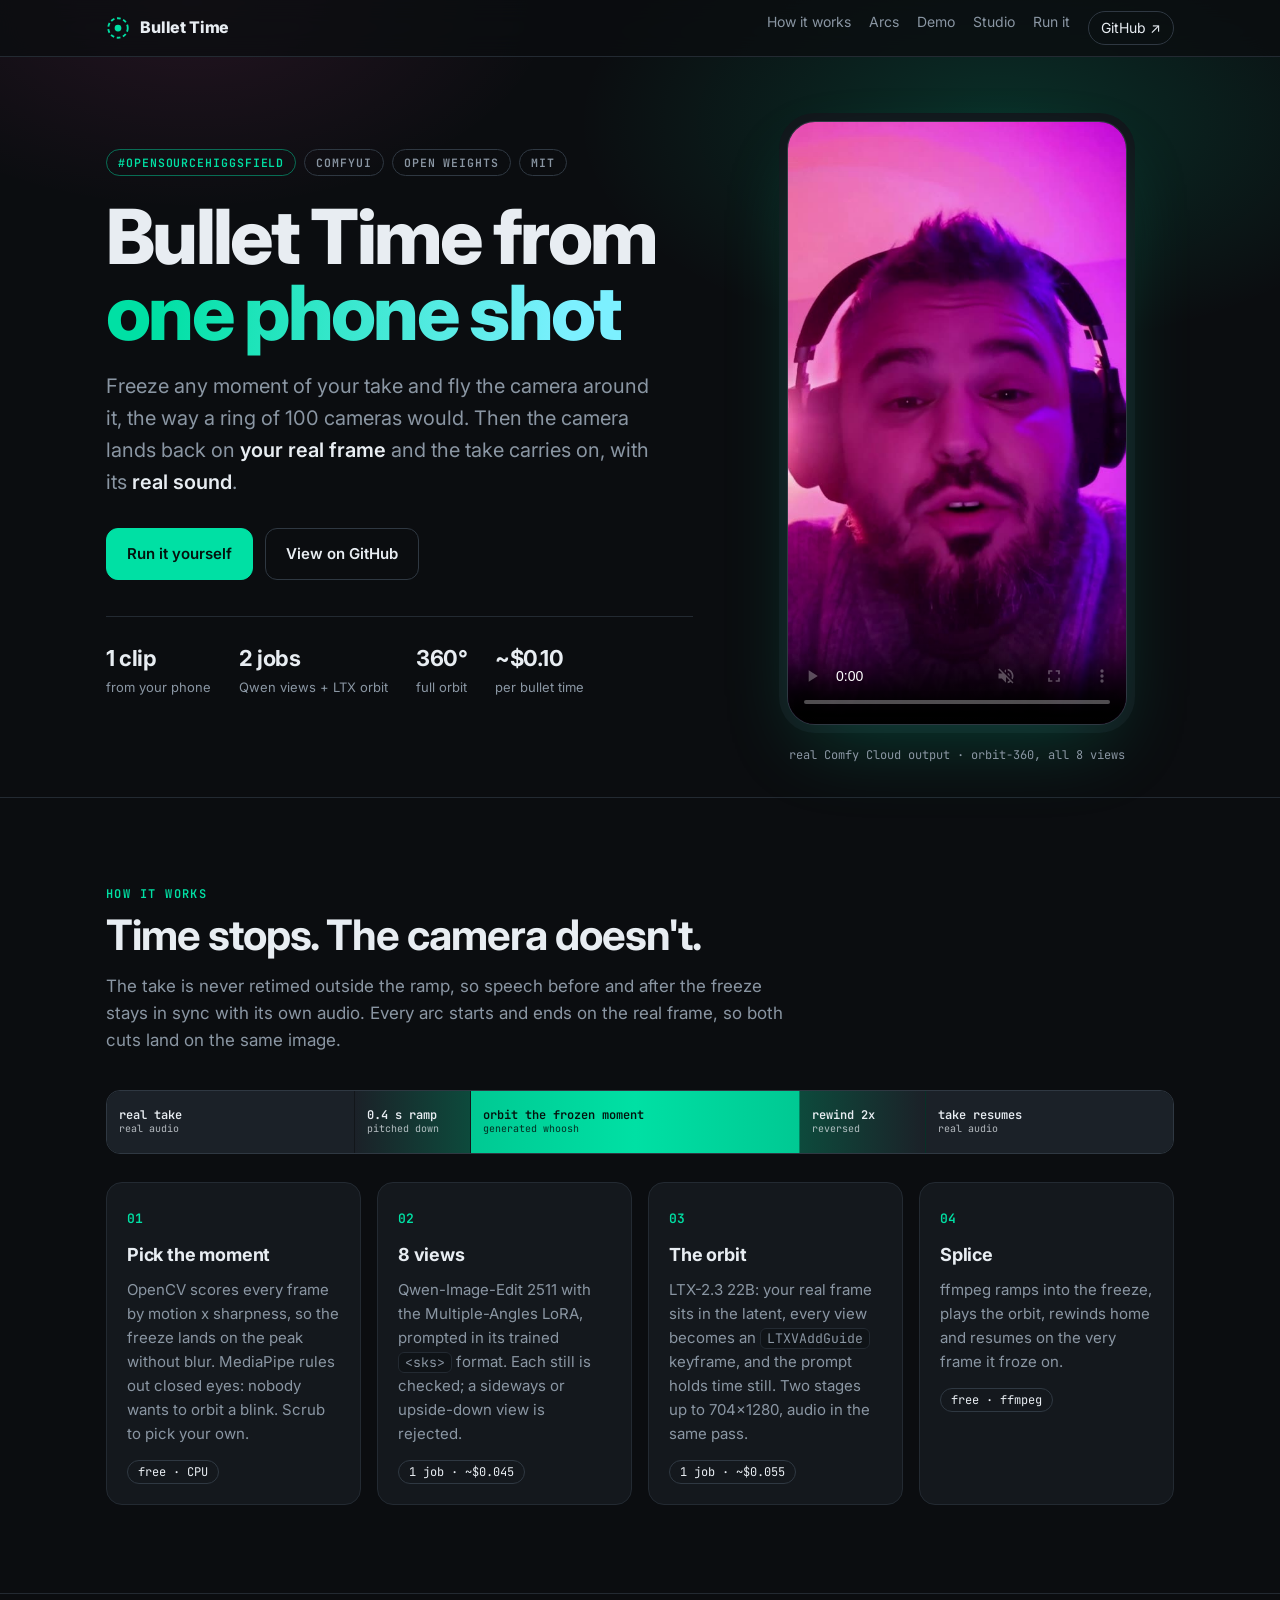
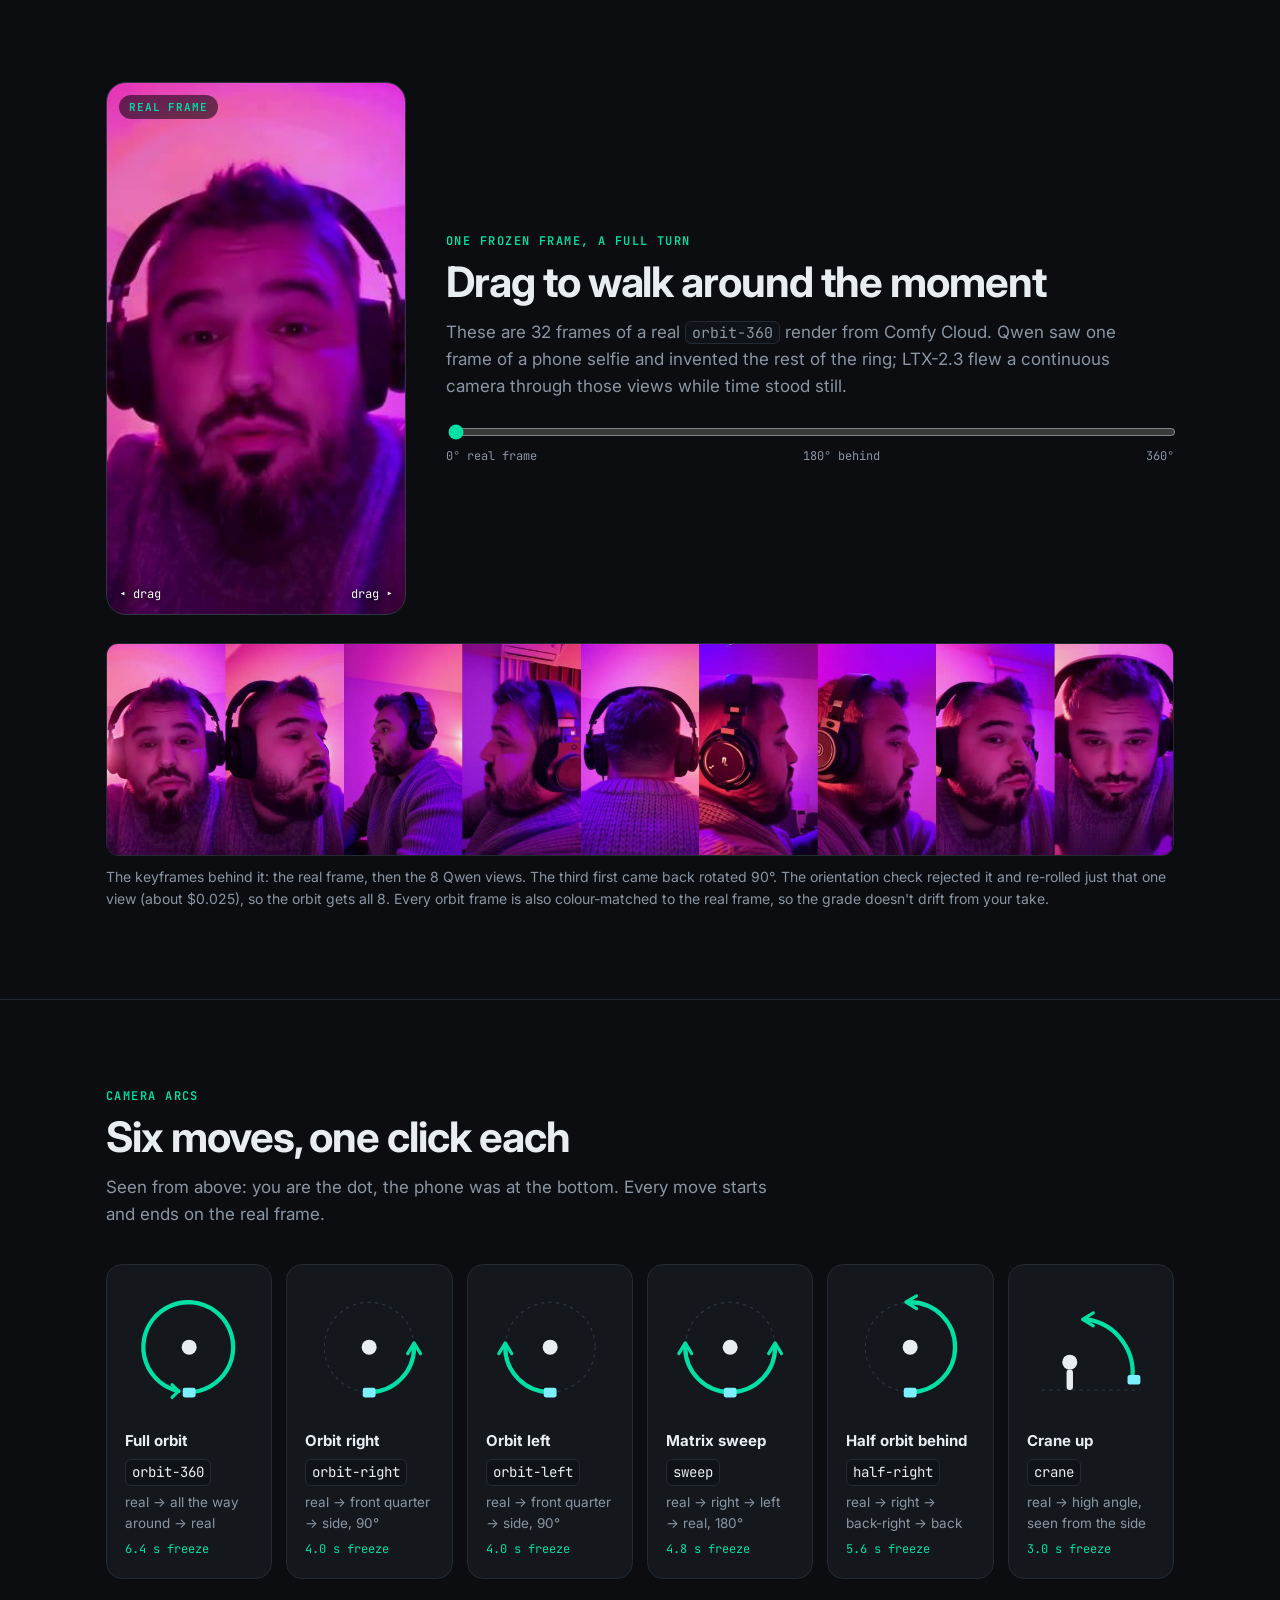
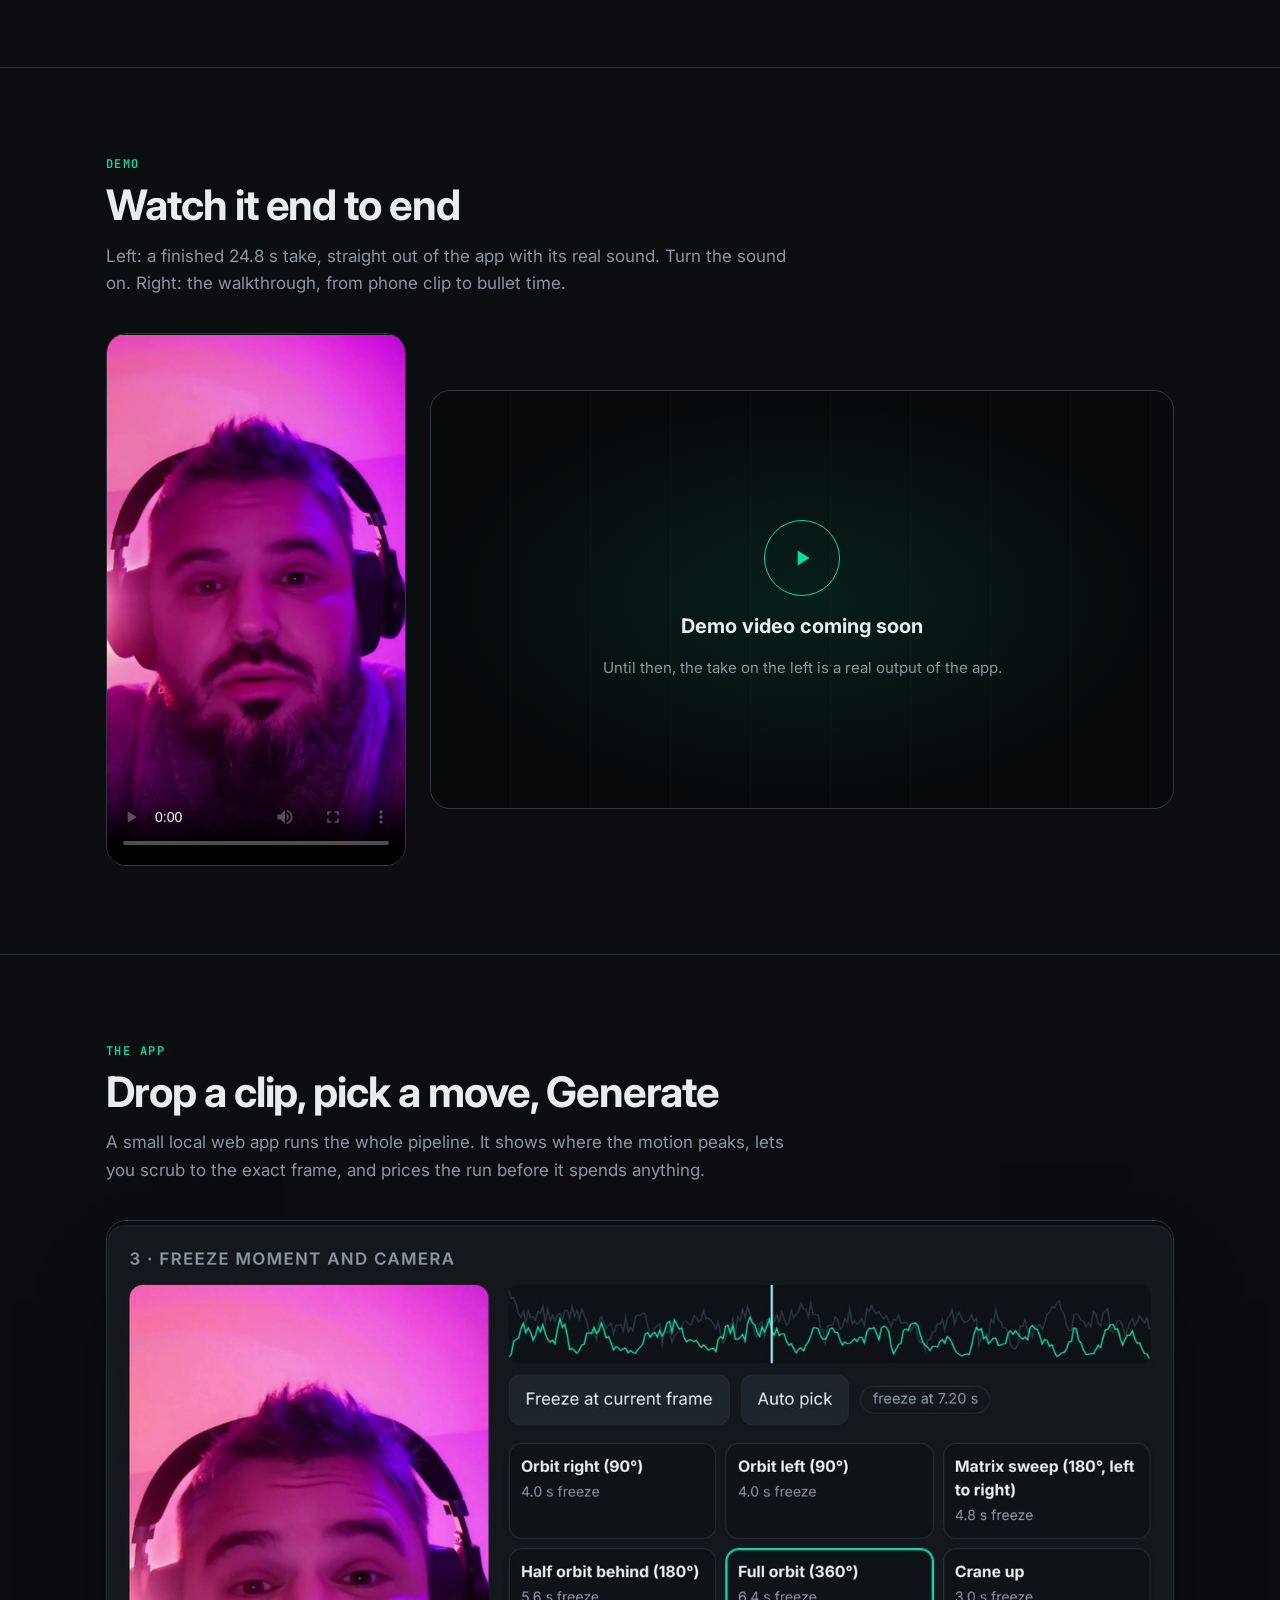
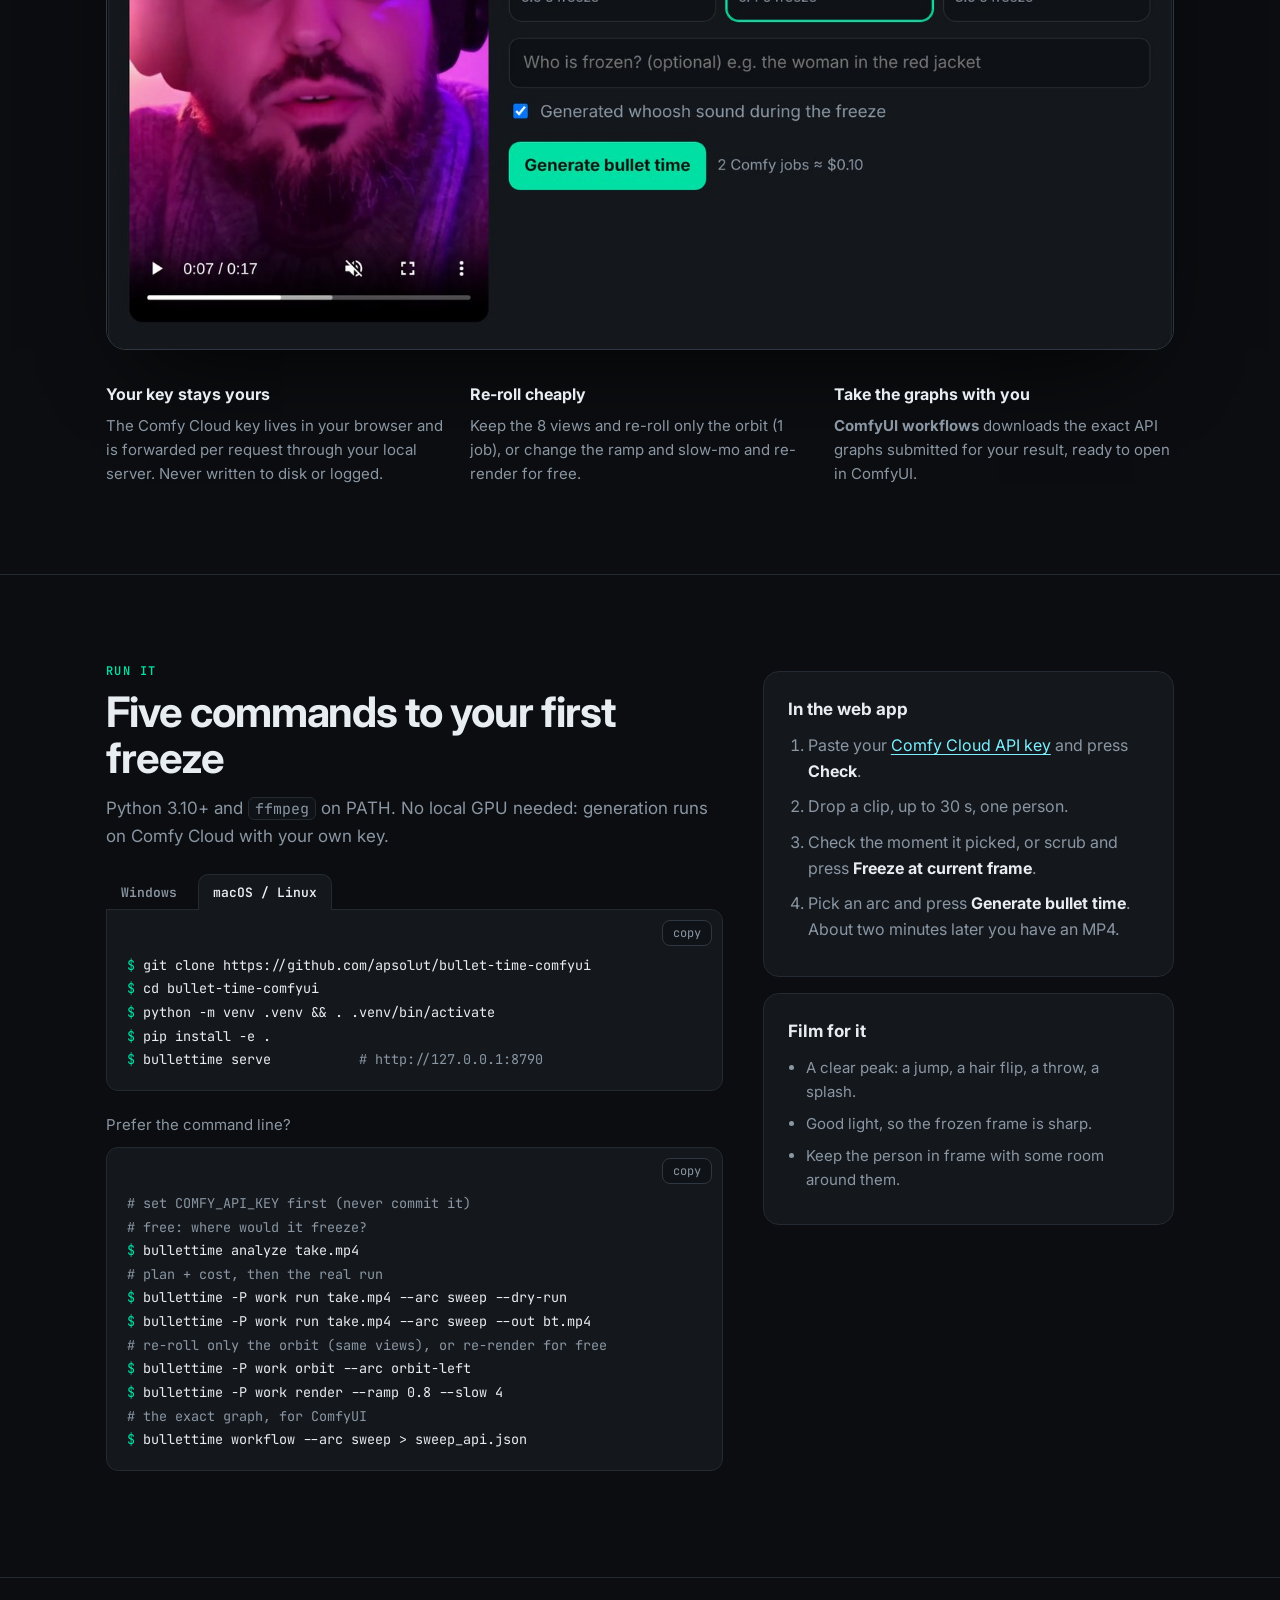
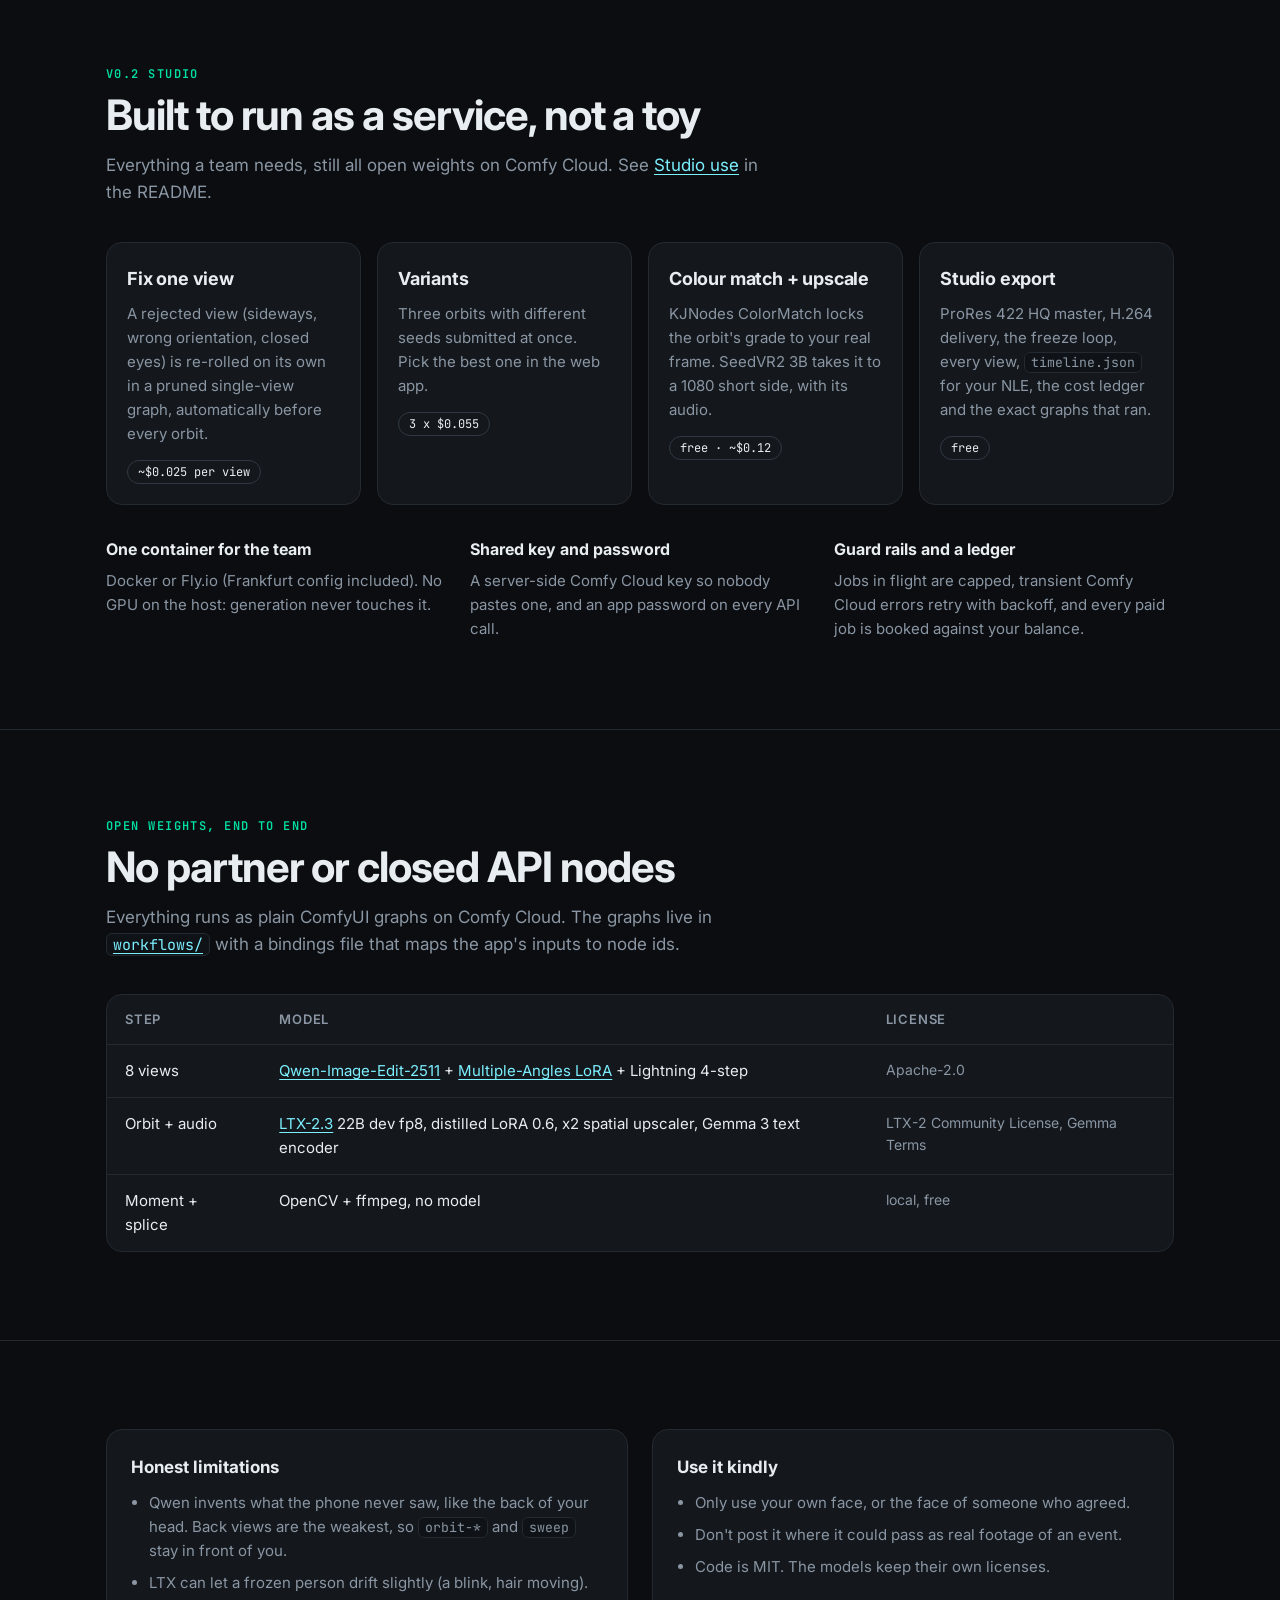
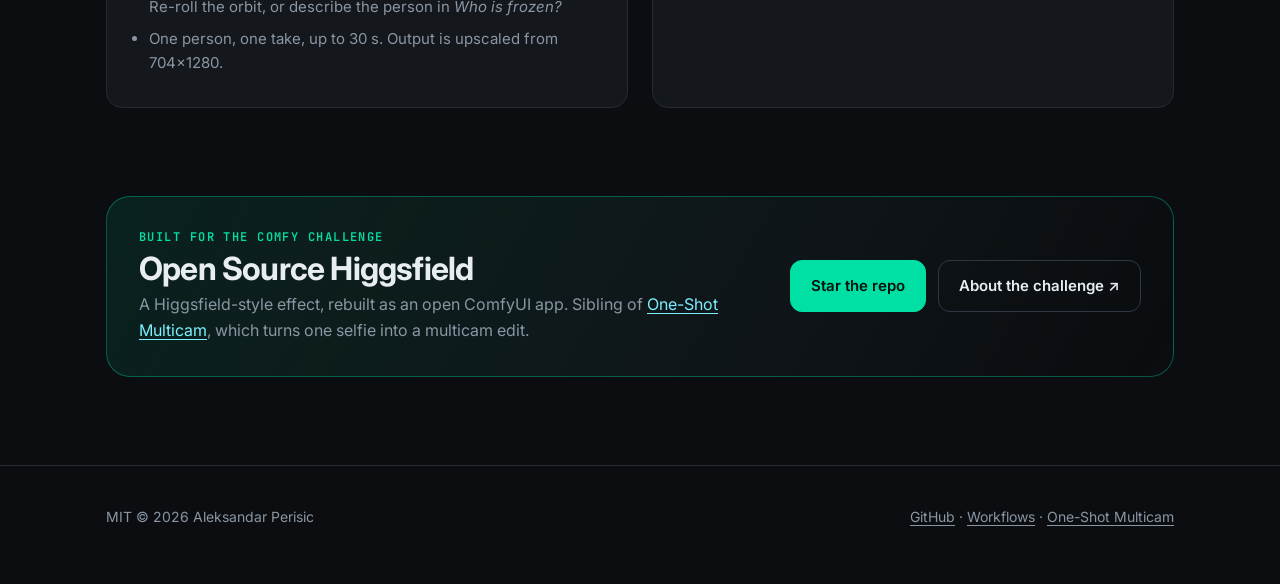
==== commit 357db4aa: "Project page: run5 orbit with all 8 views, v0.2 Studio section - Hero loop, full take and drag viewe" ====
--- a/docs/index.html
+++ b/docs/index.html
@@ -93,6 +93,8 @@
 @media (max-width:900px){.steps{grid-template-columns:repeat(2,minmax(0,1fr))}}
 @media (max-width:520px){.steps{grid-template-columns:1fr}}
 
+.studio .step:before{display:none}
+.studio .step h3{margin-top:0}
 /* orbit scrubber */
 .scrub{display:grid;grid-template-columns:minmax(0,300px) minmax(0,1fr);gap:40px;align-items:center}
 .frame{position:relative;aspect-ratio:9/16;border-radius:20px;border:1px solid var(--line2);background:#000 url(media/orbit.jpg) 0 0/3200% 100% no-repeat;cursor:ew-resize;touch-action:pan-y;user-select:none;-webkit-user-select:none}
@@ -187,6 +189,7 @@
       <a href="#how">How it works</a>
       <a href="#arcs">Arcs</a>
       <a href="#demo">Demo</a>
+      <a href="#studio">Studio</a>
       <a href="#run">Run it</a>
       <a class="gh" href="https://github.com/apsolut/bullet-time-comfyui">GitHub ↗</a>
     </div>
@@ -217,7 +220,7 @@
     </div>
     <div class="phone">
       <video src="media/demo.mp4" poster="media/poster.jpg" autoplay muted loop playsinline controls preload="metadata"></video>
-      <div class="lbl">real Comfy Cloud output · orbit-360</div>
+      <div class="lbl">real Comfy Cloud output · orbit-360, all 8 views</div>
     </div>
   </div>
 </header>
@@ -261,7 +264,7 @@
       <div class="dial-l"><span>0° real frame</span><span>180° behind</span><span>360°</span></div>
     </div>
   </div>
-  <div class="wrap"><img class="strip" src="media/views.jpg" alt="The real frozen frame followed by the 8 Qwen views used as keyframes; the third came back rotated" loading="lazy"><p style="color:var(--mut);font-size:14px;margin:10px 0 0">The keyframes behind it: the real frame, then the 8 Qwen views. The third came back rotated, so the orientation check rejected it and LTX simply skipped that keyframe.</p></div>
+  <div class="wrap"><img class="strip" src="media/views.jpg" alt="The real frozen frame followed by the 8 Qwen views used as keyframes" loading="lazy"><p style="color:var(--mut);font-size:14px;margin:10px 0 0">The keyframes behind it: the real frame, then the 8 Qwen views. The third first came back rotated 90°. The orientation check rejected it and re-rolled just that one view (about $0.025), so the orbit gets all 8. Every orbit frame is also colour-matched to the real frame, so the grade doesn't drift from your take.</p></div>
 </section>
 
 <section id="arcs">
@@ -386,6 +389,25 @@
   </div>
 </section>
 
+<section id="studio">
+  <div class="wrap">
+    <div class="kicker">v0.2 Studio</div>
+    <h2>Built to run as a service, not a toy</h2>
+    <p class="sub">Everything a team needs, still all open weights on Comfy Cloud. See <a href="https://github.com/apsolut/bullet-time-comfyui#studio-use">Studio use</a> in the README.</p>
+    <div class="steps studio">
+      <div class="step"><h3>Fix one view</h3><p>A rejected view (sideways, wrong orientation, closed eyes) is re-rolled on its own in a pruned single-view graph, automatically before every orbit.</p><span class="cost">~$0.025 per view</span></div>
+      <div class="step"><h3>Variants</h3><p>Three orbits with different seeds submitted at once. Pick the best one in the web app.</p><span class="cost">3 x $0.055</span></div>
+      <div class="step"><h3>Colour match + upscale</h3><p>KJNodes ColorMatch locks the orbit's grade to your real frame. SeedVR2 3B takes it to a 1080 short side, with its audio.</p><span class="cost">free · ~$0.12</span></div>
+      <div class="step"><h3>Studio export</h3><p>ProRes 422 HQ master, H.264 delivery, the freeze loop, every view, <code>timeline.json</code> for your NLE, the cost ledger and the exact graphs that ran.</p><span class="cost">free</span></div>
+    </div>
+    <div class="cols">
+      <div><h3>One container for the team</h3><p>Docker or Fly.io (Frankfurt config included). No GPU on the host: generation never touches it.</p></div>
+      <div><h3>Shared key and password</h3><p>A server-side Comfy Cloud key so nobody pastes one, and an app password on every API call.</p></div>
+      <div><h3>Guard rails and a ledger</h3><p>Jobs in flight are capped, transient Comfy Cloud errors retry with backoff, and every paid job is booked against your balance.</p></div>
+    </div>
+  </div>
+</section>
+
 <section id="models">
   <div class="wrap">
     <div class="kicker">Open weights, end to end</div>
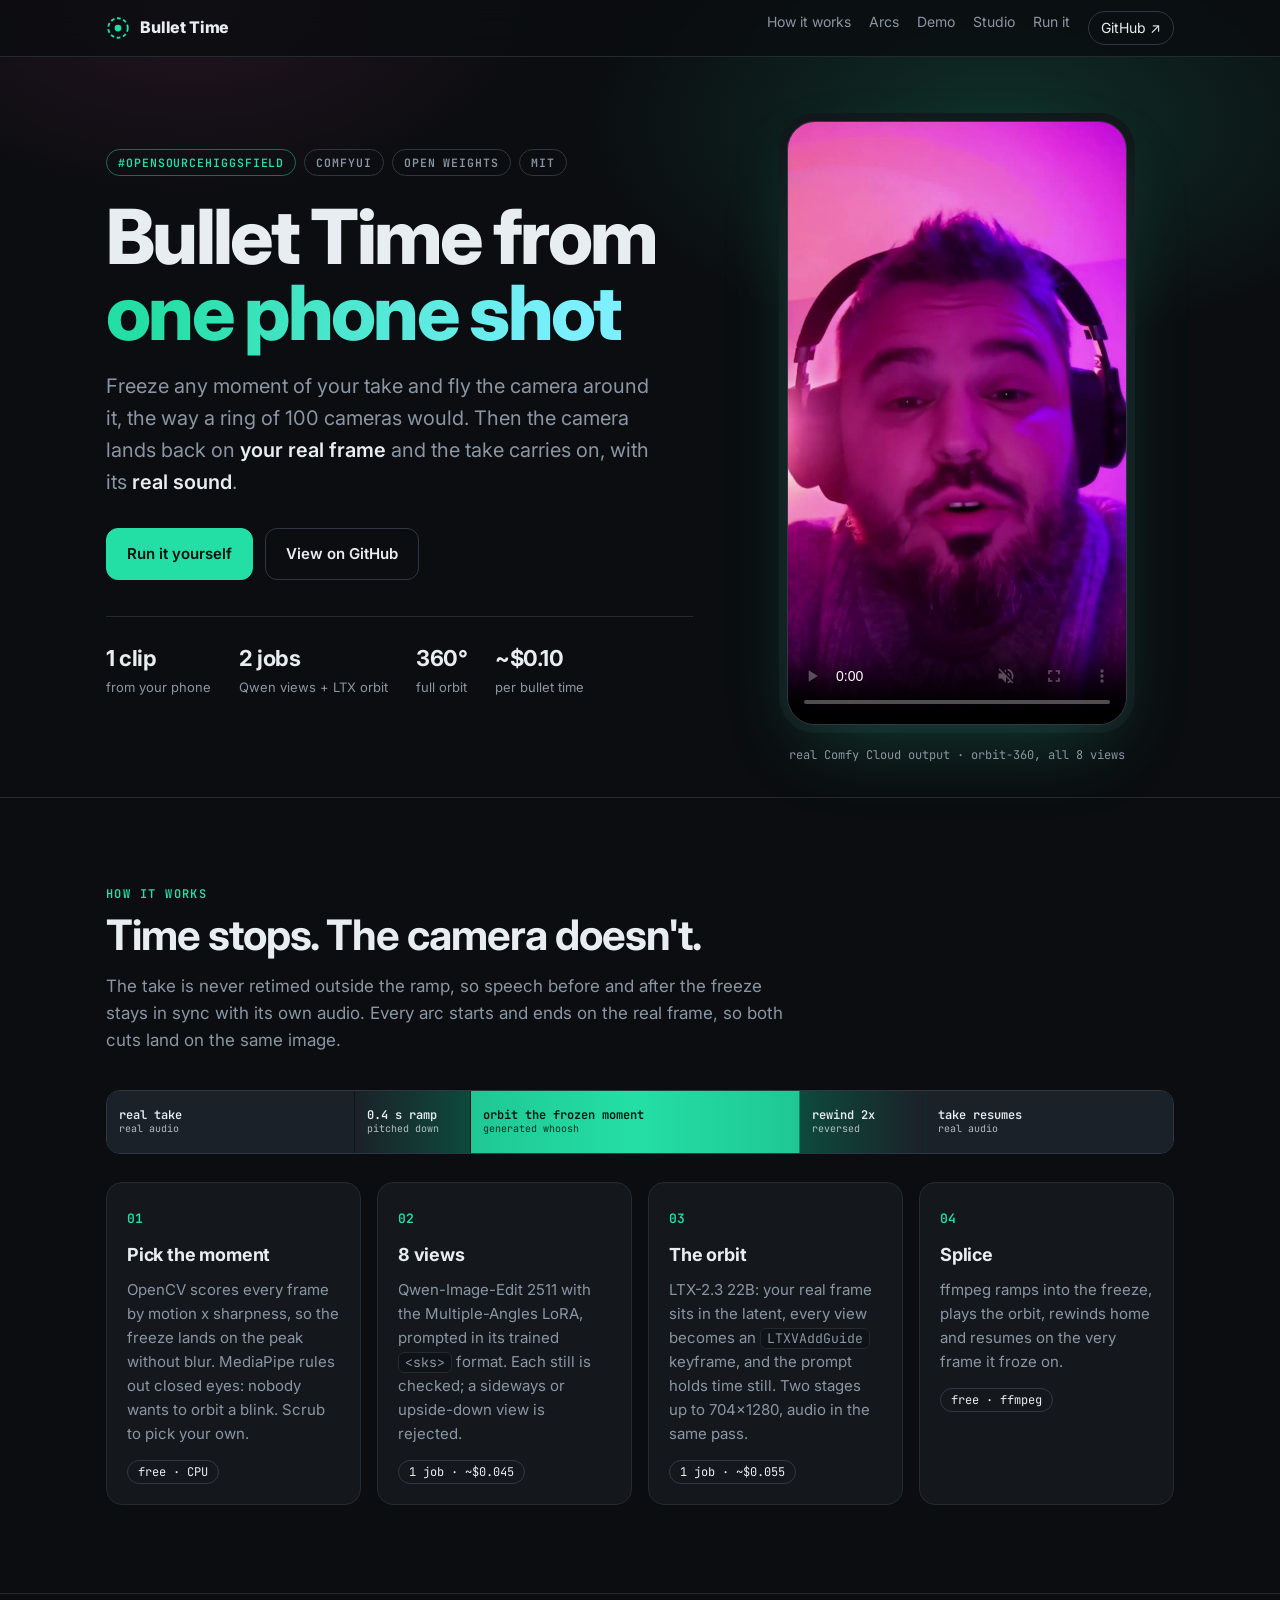
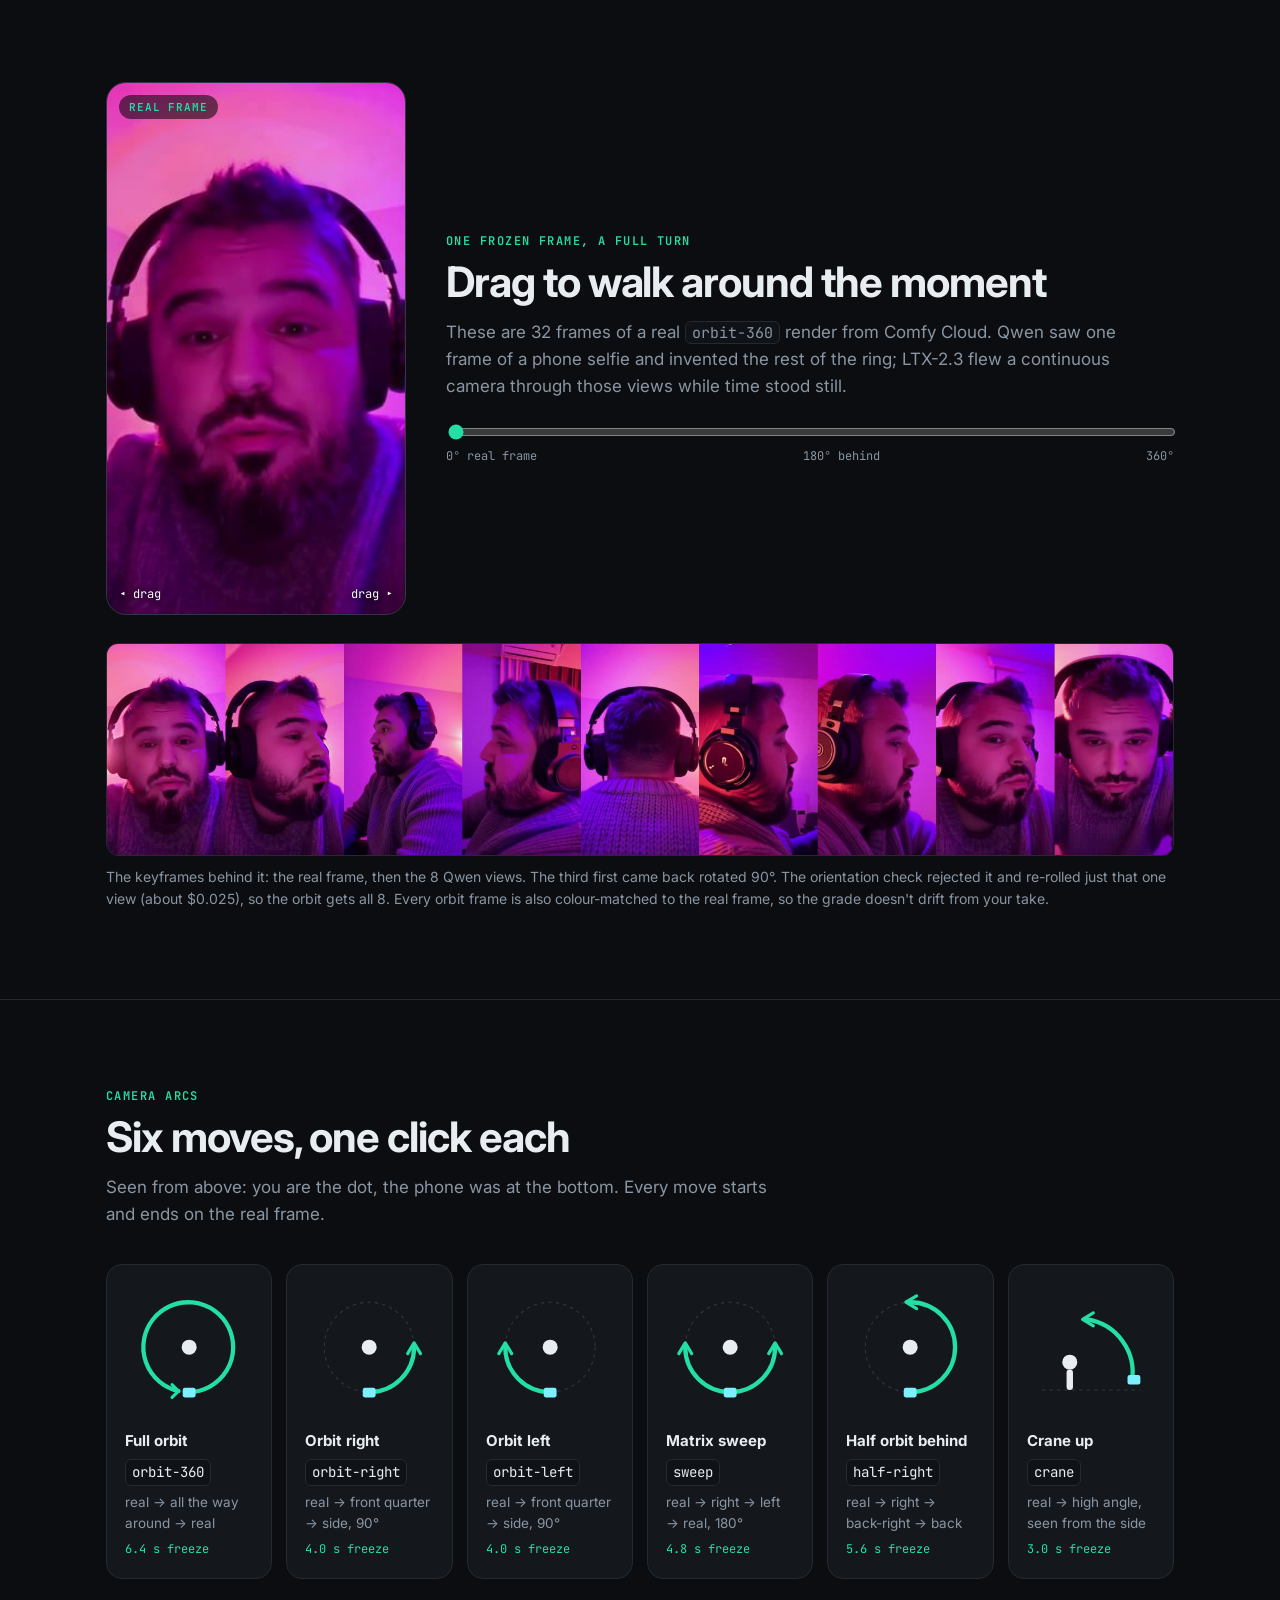
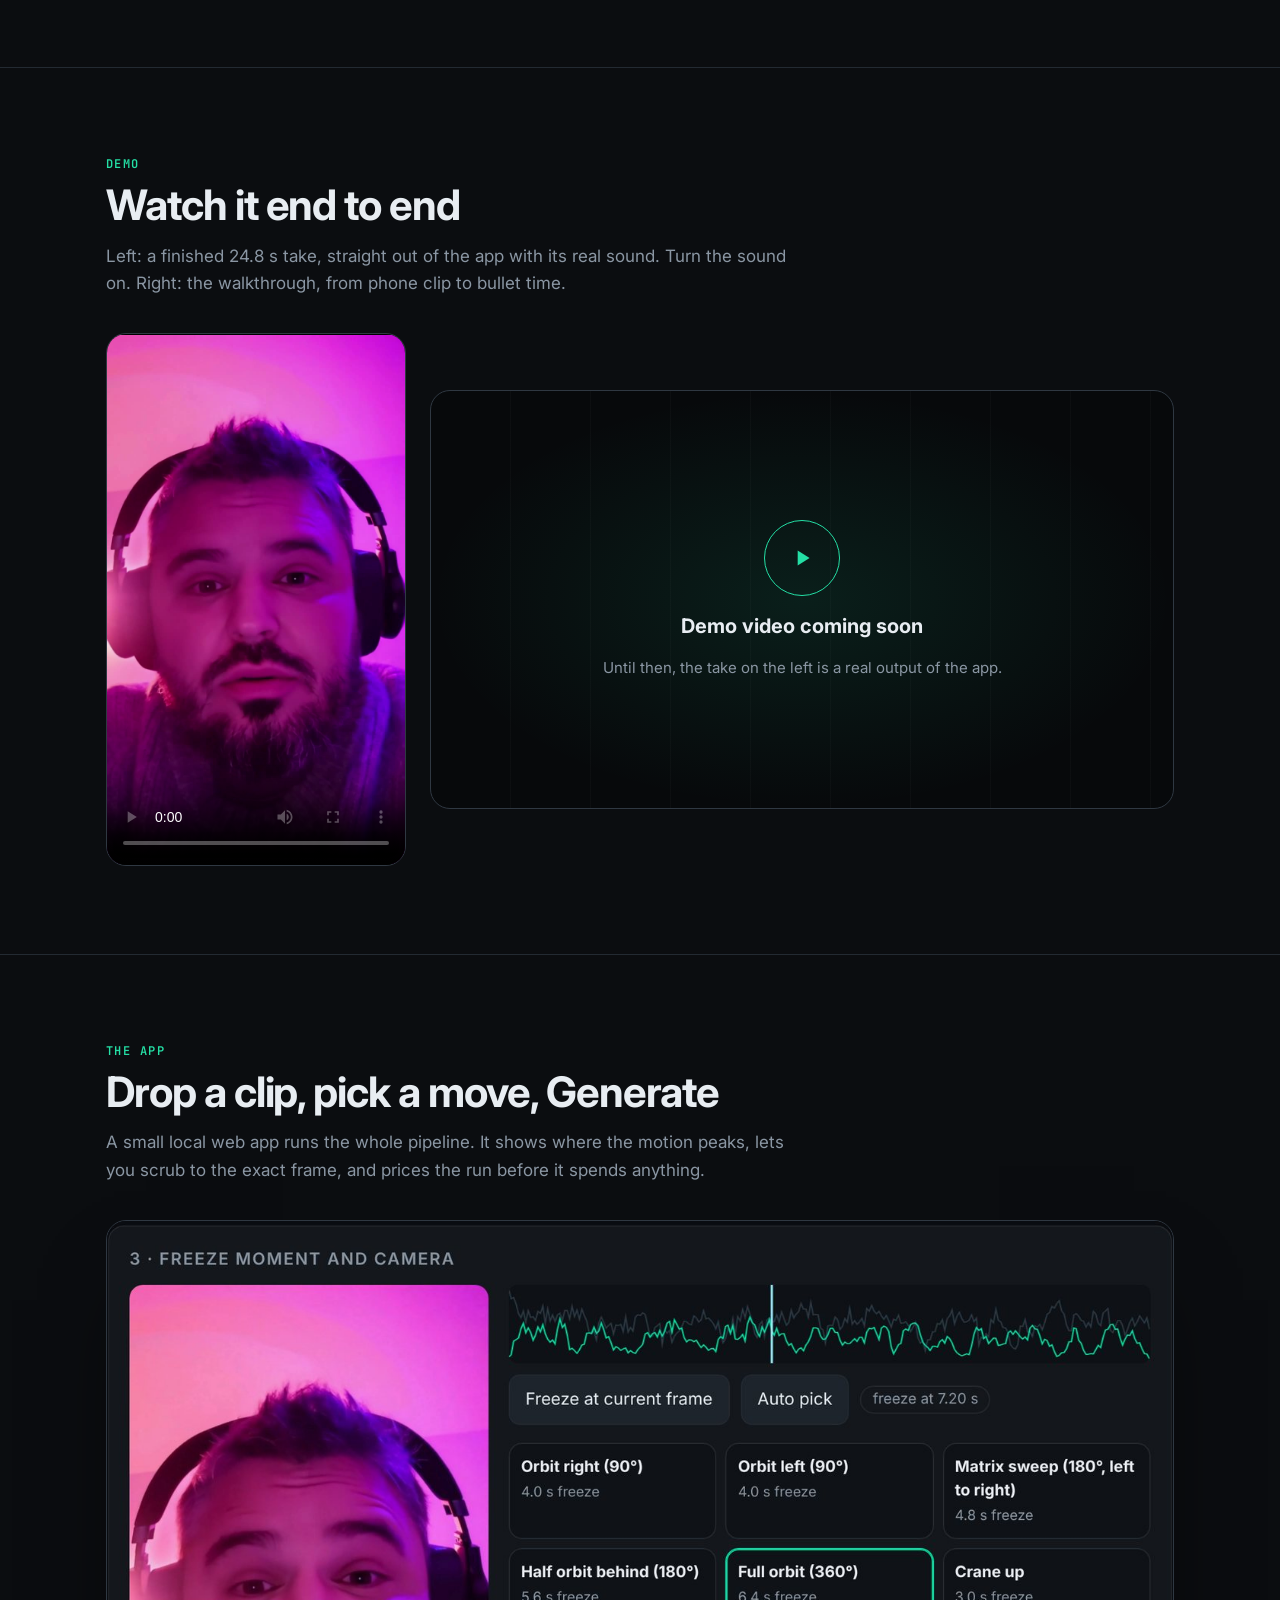
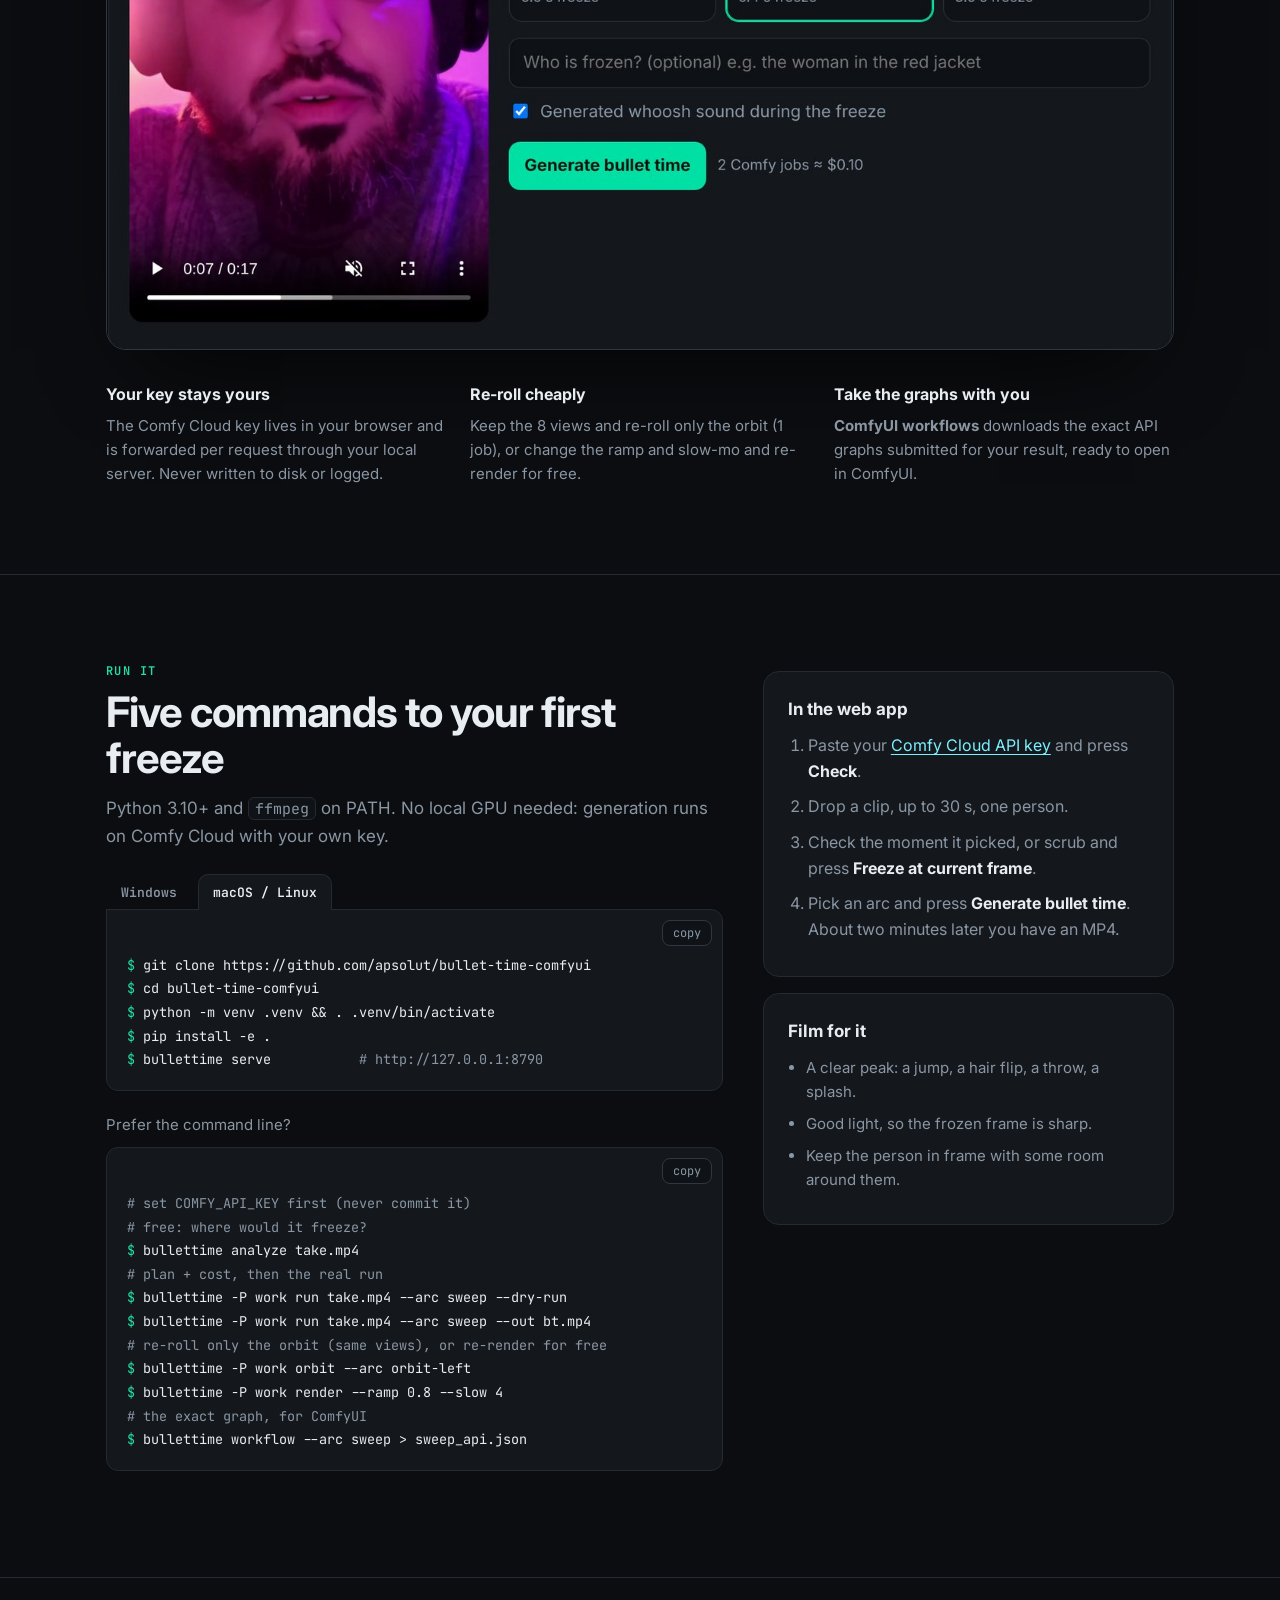
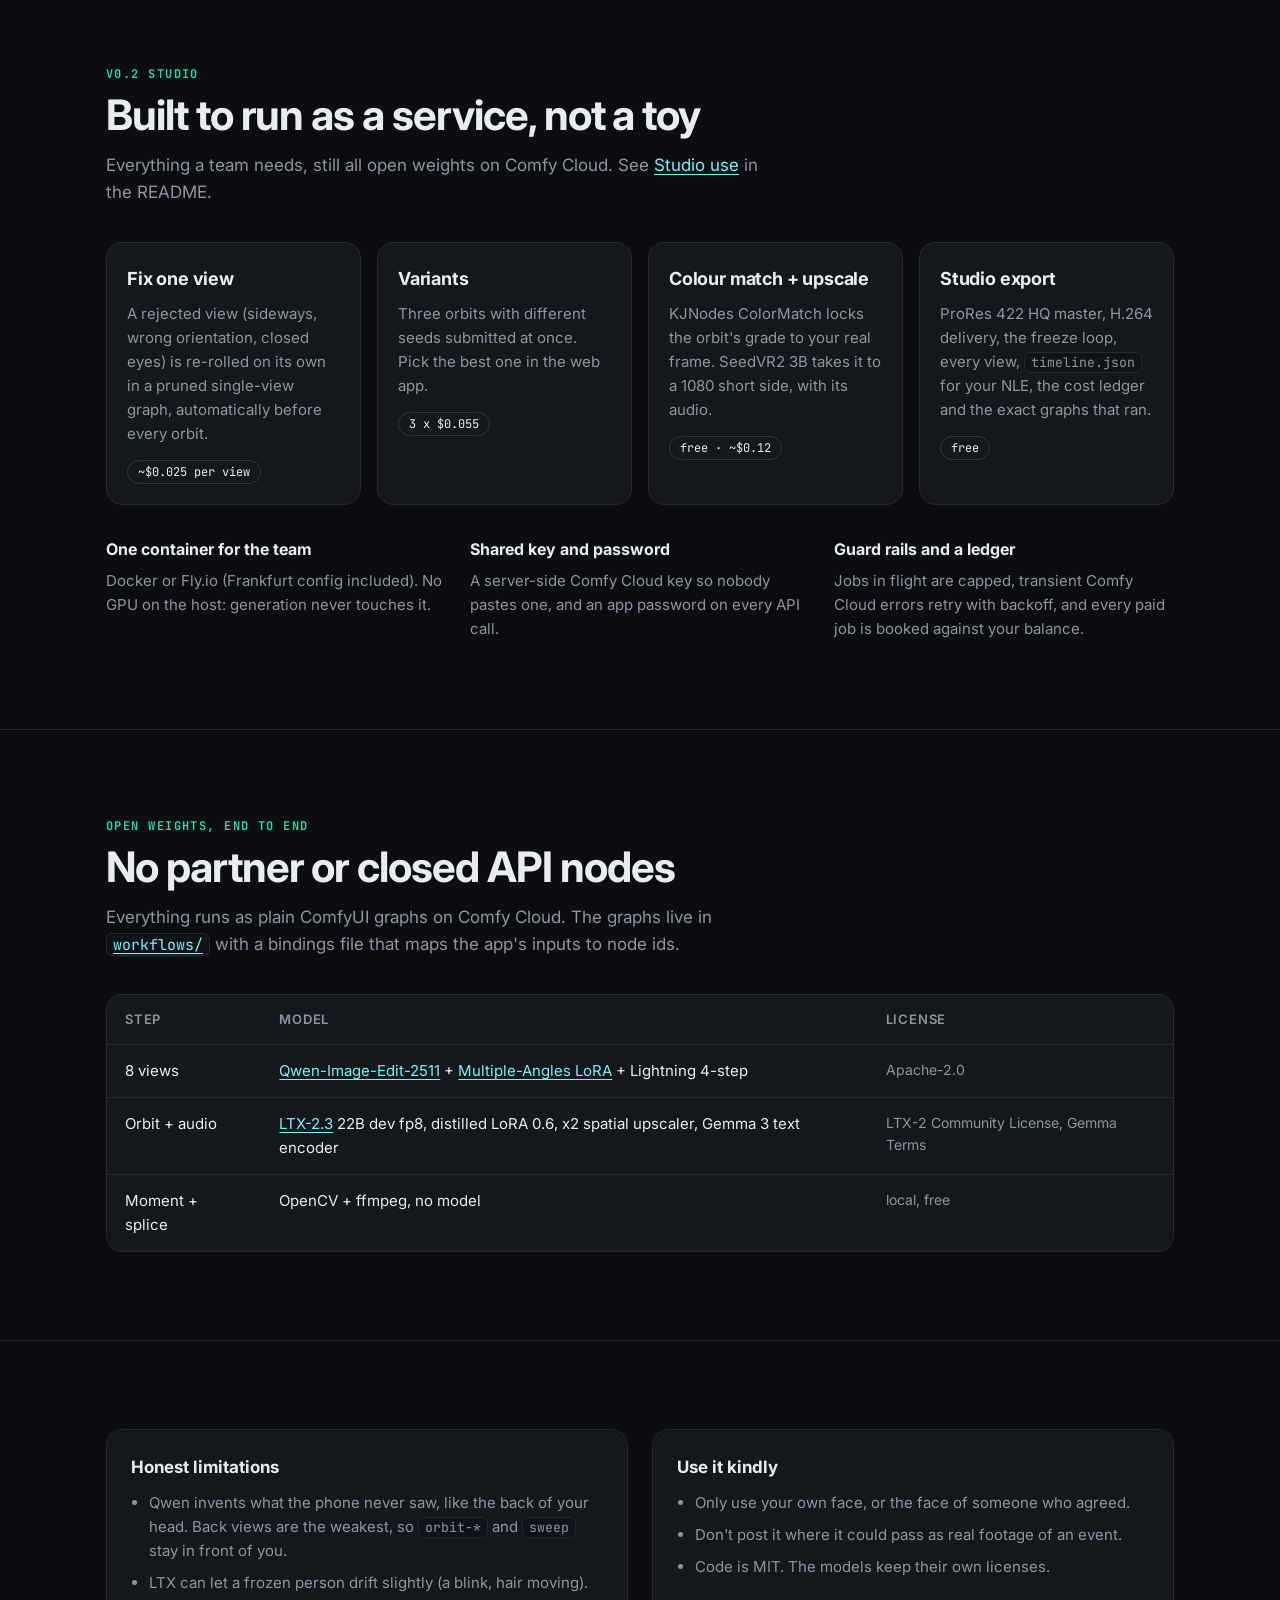
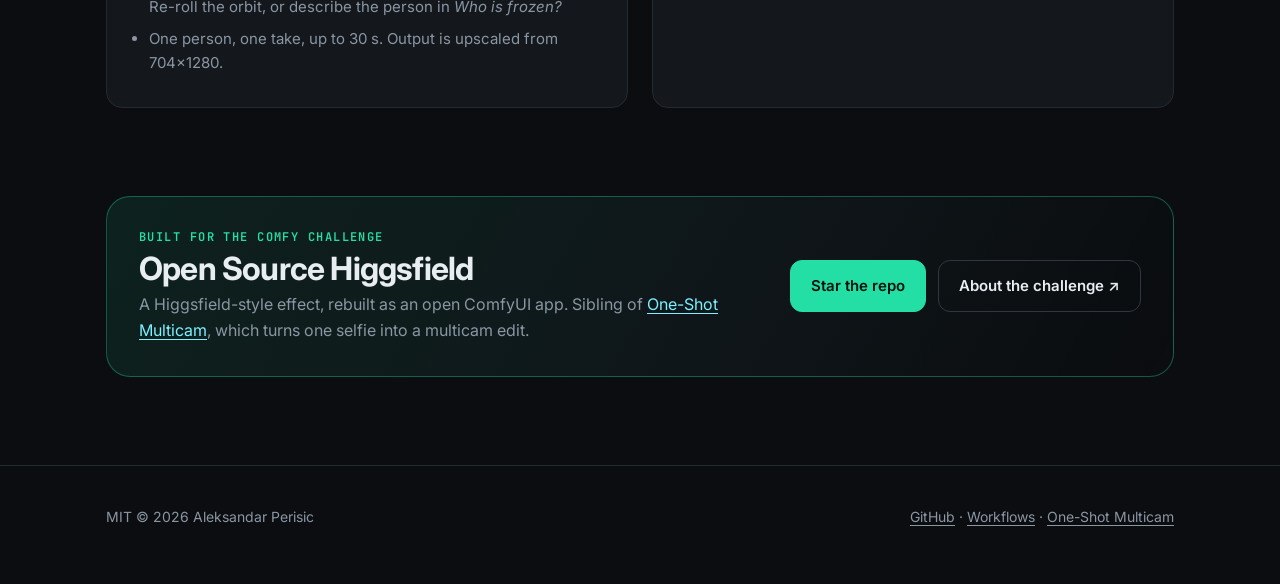
==== commit e1dd9d10: "Accent #24dfa5 everywhere (app, share page, landing), breathing running badge, live promo balance - " ====
--- a/docs/index.html
+++ b/docs/index.html
@@ -12,7 +12,7 @@
 <meta property="og:description" content="Freeze any moment of your take and fly the camera around it. Then the take carries on. Open weights, ComfyUI, about $0.10 per shot.">
 <meta property="og:image" content="https://apsolut.github.io/bullet-time-comfyui/media/views.jpg">
 <meta name="twitter:card" content="summary_large_image">
-<link rel="icon" href="data:image/svg+xml,%3Csvg xmlns='http://www.w3.org/2000/svg' viewBox='0 0 32 32'%3E%3Ccircle cx='16' cy='16' r='14' fill='none' stroke='%2300e0a4' stroke-width='3' stroke-dasharray='6 4'/%3E%3Ccircle cx='16' cy='16' r='5' fill='%2300e0a4'/%3E%3C/svg%3E">
+<link rel="icon" href="data:image/svg+xml,%3Csvg xmlns='http://www.w3.org/2000/svg' viewBox='0 0 32 32'%3E%3Ccircle cx='16' cy='16' r='14' fill='none' stroke='%2324dfa5' stroke-width='3' stroke-dasharray='6 4'/%3E%3Ccircle cx='16' cy='16' r='5' fill='%2324dfa5'/%3E%3C/svg%3E">
 <link rel="preconnect" href="https://fonts.googleapis.com">
 <link rel="preconnect" href="https://fonts.gstatic.com" crossorigin>
 <link href="https://fonts.googleapis.com/css2?family=Inter:wght@400;500;600;800&family=JetBrains+Mono:wght@400;600&display=swap" rel="stylesheet">
@@ -20,7 +20,7 @@
 :root{
   color-scheme:dark;
   --bg:#0b0d10;--bg2:#0f1317;--card:#14181d;--line:#232a32;--line2:#2f3842;
-  --fg:#e8edf2;--mut:#8a96a3;--acc:#00e0a4;--acc2:#7cf0ff;--hot:#ff4fb8;
+  --fg:#e8edf2;--mut:#8a96a3;--acc:#24dfa5;--acc2:#7cf0ff;--hot:#ff4fb8;
   --r:16px;--mono:"JetBrains Mono",ui-monospace,Consolas,monospace
 }
 *{box-sizing:border-box}
@@ -44,11 +44,11 @@
 
 /* hero */
 .hero{position:relative;padding:64px 0 72px}
-.hero:before{content:"";position:absolute;inset:-120px 0 auto 0;height:620px;background:radial-gradient(600px 320px at 78% 30%,rgba(0,224,164,.16),transparent 70%),radial-gradient(520px 300px at 15% 10%,rgba(255,79,184,.10),transparent 70%);pointer-events:none}
+.hero:before{content:"";position:absolute;inset:-120px 0 auto 0;height:620px;background:radial-gradient(600px 320px at 78% 30%,rgba(36,223,165,.16),transparent 70%),radial-gradient(520px 300px at 15% 10%,rgba(255,79,184,.10),transparent 70%);pointer-events:none}
 .hero .wrap{position:relative;display:grid;grid-template-columns:minmax(0,1.15fr) minmax(0,.85fr);gap:48px;align-items:center}
 .tag{display:inline-flex;flex-wrap:wrap;gap:8px}
 .chip{font:600 11.5px/1 var(--mono);letter-spacing:.08em;text-transform:uppercase;color:var(--mut);border:1px solid var(--line2);border-radius:99px;padding:7px 11px;text-decoration:none}
-.chip.on{color:var(--acc);border-color:rgba(0,224,164,.45)}
+.chip.on{color:var(--acc);border-color:rgba(36,223,165,.45)}
 h1{font-size:clamp(40px,6.4vw,76px);line-height:1;margin:22px 0 20px;font-weight:800;letter-spacing:-.035em}
 h1 em{font-style:normal;background:linear-gradient(92deg,var(--acc) 10%,var(--acc2) 90%);-webkit-background-clip:text;background-clip:text;color:transparent}
 .lede{font-size:clamp(17px,2vw,20px);color:var(--mut);max-width:560px;margin:0}
@@ -61,7 +61,7 @@
 .facts div{font-size:13px;color:var(--mut)}
 .facts b{display:block;font-size:22px;color:var(--fg);letter-spacing:-.02em}
 .phone{position:relative;justify-self:center;width:100%;max-width:340px}
-.phone video{width:100%;aspect-ratio:9/16;object-fit:cover;border-radius:28px;border:1px solid var(--line2);background:#000;box-shadow:0 30px 80px -20px rgba(0,224,164,.25),0 0 0 8px #12161b}
+.phone video{width:100%;aspect-ratio:9/16;object-fit:cover;border-radius:28px;border:1px solid var(--line2);background:#000;box-shadow:0 30px 80px -20px rgba(36,223,165,.25),0 0 0 8px #12161b}
 .phone .lbl{position:absolute;left:50%;bottom:-38px;transform:translateX(-50%);white-space:nowrap;font:12px var(--mono);color:var(--mut)}
 @media (max-width:860px){.hero .wrap{grid-template-columns:minmax(0,1fr);gap:56px}.phone{max-width:300px}.hero{padding-top:40px}}
 
@@ -78,7 +78,7 @@
 .tl small{font-weight:400;opacity:.75}
 .tl .real{flex:2.2;background:#1b2128;color:var(--fg)}
 .tl .ramp{flex:.9;background:linear-gradient(90deg,#1b2128,#0d4a3c);color:var(--fg)}
-.tl .orbit{flex:3;background:linear-gradient(90deg,#00c993,var(--acc) 50%,#00c993);color:#04120d}
+.tl .orbit{flex:3;background:linear-gradient(90deg,#1fc794,var(--acc) 50%,#1fc794);color:#04120d}
 .tl .orbit small{opacity:.85}
 .tl .rew{flex:1;background:linear-gradient(90deg,#0d4a3c,#1b2128);color:var(--fg)}
 .tl span{white-space:nowrap;overflow:hidden;text-overflow:ellipsis}
@@ -119,7 +119,7 @@
 /* film placeholder */
 .film{position:relative;aspect-ratio:16/9;border-radius:20px;overflow:hidden;border:1px solid var(--line2);background:#07090b}
 .film video,.film iframe{position:absolute;inset:0;width:100%;height:100%;border:0;background:#000}
-.ph{position:absolute;inset:0;display:flex;flex-direction:column;align-items:center;justify-content:center;gap:14px;text-align:center;padding:24px;background:radial-gradient(closest-side,rgba(0,224,164,.10),transparent),repeating-linear-gradient(90deg,transparent 0 79px,rgba(255,255,255,.025) 79px 80px)}
+.ph{position:absolute;inset:0;display:flex;flex-direction:column;align-items:center;justify-content:center;gap:14px;text-align:center;padding:24px;background:radial-gradient(closest-side,rgba(36,223,165,.10),transparent),repeating-linear-gradient(90deg,transparent 0 79px,rgba(255,255,255,.025) 79px 80px)}
 .ph .play{width:76px;height:76px;border-radius:50%;border:1.5px solid var(--acc);display:grid;place-items:center}
 .ph b{font-size:20px}
 .ph span{color:var(--mut);font-size:15px;max-width:420px}
@@ -167,7 +167,7 @@
 .box li{margin-bottom:8px}
 @media (max-width:760px){.two{grid-template-columns:minmax(0,1fr)}}
 
-.contest{display:flex;flex-wrap:wrap;align-items:center;justify-content:space-between;gap:24px;padding:32px;border-radius:24px;border:1px solid rgba(0,224,164,.35);background:linear-gradient(120deg,rgba(0,224,164,.10),rgba(124,240,255,.04) 60%,transparent)}
+.contest{display:flex;flex-wrap:wrap;align-items:center;justify-content:space-between;gap:24px;padding:32px;border-radius:24px;border:1px solid rgba(36,223,165,.35);background:linear-gradient(120deg,rgba(36,223,165,.10),rgba(124,240,255,.04) 60%,transparent)}
 .contest h2{margin:6px 0 6px;font-size:clamp(24px,3vw,32px)}
 .contest p{margin:0;color:var(--mut);max-width:600px}
 
@@ -182,7 +182,7 @@
 <nav>
   <div class="wrap">
     <a class="brand" href="#top">
-      <svg width="24" height="24" viewBox="0 0 32 32" aria-hidden="true"><circle cx="16" cy="16" r="13" fill="none" stroke="#00e0a4" stroke-width="2.5" stroke-dasharray="5 3.5"/><circle cx="16" cy="16" r="4.5" fill="#00e0a4"/></svg>
+      <svg width="24" height="24" viewBox="0 0 32 32" aria-hidden="true"><circle cx="16" cy="16" r="13" fill="none" stroke="#24dfa5" stroke-width="2.5" stroke-dasharray="5 3.5"/><circle cx="16" cy="16" r="4.5" fill="#24dfa5"/></svg>
       Bullet Time
     </a>
     <div class="links">
@@ -274,27 +274,27 @@
     <p class="sub">Seen from above: you are the dot, the phone was at the bottom. Every move starts and ends on the real frame.</p>
     <div class="arcs">
       <div class="arc">
-        <svg viewBox="0 0 120 120" aria-hidden="true"><circle cx="60" cy="60" r="42" fill="none" stroke="#2f3842" stroke-dasharray="3 4"/><path d="M60 102 A42 42 0 1 0 50 101" fill="none" stroke="#00e0a4" stroke-width="4" stroke-linecap="round"/><path d="M44 95 L50 101 L44 107" fill="none" stroke="#00e0a4" stroke-width="3" stroke-linecap="round" stroke-linejoin="round"/><circle cx="60" cy="60" r="7" fill="#e8edf2"/><rect x="54" y="98" width="12" height="9" rx="2" fill="#7cf0ff"/></svg>
+        <svg viewBox="0 0 120 120" aria-hidden="true"><circle cx="60" cy="60" r="42" fill="none" stroke="#2f3842" stroke-dasharray="3 4"/><path d="M60 102 A42 42 0 1 0 50 101" fill="none" stroke="#24dfa5" stroke-width="4" stroke-linecap="round"/><path d="M44 95 L50 101 L44 107" fill="none" stroke="#24dfa5" stroke-width="3" stroke-linecap="round" stroke-linejoin="round"/><circle cx="60" cy="60" r="7" fill="#e8edf2"/><rect x="54" y="98" width="12" height="9" rx="2" fill="#7cf0ff"/></svg>
         <b>Full orbit</b><code>orbit-360</code><p>real → all the way around → real</p><span class="t">6.4 s freeze</span>
       </div>
       <div class="arc">
-        <svg viewBox="0 0 120 120" aria-hidden="true"><circle cx="60" cy="60" r="42" fill="none" stroke="#2f3842" stroke-dasharray="3 4"/><path d="M60 102 A42 42 0 0 0 102 60" fill="none" stroke="#00e0a4" stroke-width="4" stroke-linecap="round"/><path d="M96 66 L102 56 L108 66" fill="none" stroke="#00e0a4" stroke-width="3" stroke-linecap="round" stroke-linejoin="round"/><circle cx="60" cy="60" r="7" fill="#e8edf2"/><rect x="54" y="98" width="12" height="9" rx="2" fill="#7cf0ff"/></svg>
+        <svg viewBox="0 0 120 120" aria-hidden="true"><circle cx="60" cy="60" r="42" fill="none" stroke="#2f3842" stroke-dasharray="3 4"/><path d="M60 102 A42 42 0 0 0 102 60" fill="none" stroke="#24dfa5" stroke-width="4" stroke-linecap="round"/><path d="M96 66 L102 56 L108 66" fill="none" stroke="#24dfa5" stroke-width="3" stroke-linecap="round" stroke-linejoin="round"/><circle cx="60" cy="60" r="7" fill="#e8edf2"/><rect x="54" y="98" width="12" height="9" rx="2" fill="#7cf0ff"/></svg>
         <b>Orbit right</b><code>orbit-right</code><p>real → front quarter → side, 90°</p><span class="t">4.0 s freeze</span>
       </div>
       <div class="arc">
-        <svg viewBox="0 0 120 120" aria-hidden="true"><circle cx="60" cy="60" r="42" fill="none" stroke="#2f3842" stroke-dasharray="3 4"/><path d="M60 102 A42 42 0 0 1 18 60" fill="none" stroke="#00e0a4" stroke-width="4" stroke-linecap="round"/><path d="M12 66 L18 56 L24 66" fill="none" stroke="#00e0a4" stroke-width="3" stroke-linecap="round" stroke-linejoin="round"/><circle cx="60" cy="60" r="7" fill="#e8edf2"/><rect x="54" y="98" width="12" height="9" rx="2" fill="#7cf0ff"/></svg>
+        <svg viewBox="0 0 120 120" aria-hidden="true"><circle cx="60" cy="60" r="42" fill="none" stroke="#2f3842" stroke-dasharray="3 4"/><path d="M60 102 A42 42 0 0 1 18 60" fill="none" stroke="#24dfa5" stroke-width="4" stroke-linecap="round"/><path d="M12 66 L18 56 L24 66" fill="none" stroke="#24dfa5" stroke-width="3" stroke-linecap="round" stroke-linejoin="round"/><circle cx="60" cy="60" r="7" fill="#e8edf2"/><rect x="54" y="98" width="12" height="9" rx="2" fill="#7cf0ff"/></svg>
         <b>Orbit left</b><code>orbit-left</code><p>real → front quarter → side, 90°</p><span class="t">4.0 s freeze</span>
       </div>
       <div class="arc">
-        <svg viewBox="0 0 120 120" aria-hidden="true"><circle cx="60" cy="60" r="42" fill="none" stroke="#2f3842" stroke-dasharray="3 4"/><path d="M18 60 A42 42 0 0 0 102 60" fill="none" stroke="#00e0a4" stroke-width="4" stroke-linecap="round"/><path d="M96 66 L102 56 L108 66" fill="none" stroke="#00e0a4" stroke-width="3" stroke-linecap="round" stroke-linejoin="round"/><path d="M12 66 L18 56 L24 66" fill="none" stroke="#00e0a4" stroke-width="3" stroke-linecap="round" stroke-linejoin="round"/><circle cx="60" cy="60" r="7" fill="#e8edf2"/><rect x="54" y="98" width="12" height="9" rx="2" fill="#7cf0ff"/></svg>
+        <svg viewBox="0 0 120 120" aria-hidden="true"><circle cx="60" cy="60" r="42" fill="none" stroke="#2f3842" stroke-dasharray="3 4"/><path d="M18 60 A42 42 0 0 0 102 60" fill="none" stroke="#24dfa5" stroke-width="4" stroke-linecap="round"/><path d="M96 66 L102 56 L108 66" fill="none" stroke="#24dfa5" stroke-width="3" stroke-linecap="round" stroke-linejoin="round"/><path d="M12 66 L18 56 L24 66" fill="none" stroke="#24dfa5" stroke-width="3" stroke-linecap="round" stroke-linejoin="round"/><circle cx="60" cy="60" r="7" fill="#e8edf2"/><rect x="54" y="98" width="12" height="9" rx="2" fill="#7cf0ff"/></svg>
         <b>Matrix sweep</b><code>sweep</code><p>real → right → left → real, 180°</p><span class="t">4.8 s freeze</span>
       </div>
       <div class="arc">
-        <svg viewBox="0 0 120 120" aria-hidden="true"><circle cx="60" cy="60" r="42" fill="none" stroke="#2f3842" stroke-dasharray="3 4"/><path d="M60 102 A42 42 0 0 0 60 18" fill="none" stroke="#00e0a4" stroke-width="4" stroke-linecap="round"/><path d="M66 12 L56 18 L66 24" fill="none" stroke="#00e0a4" stroke-width="3" stroke-linecap="round" stroke-linejoin="round"/><circle cx="60" cy="60" r="7" fill="#e8edf2"/><rect x="54" y="98" width="12" height="9" rx="2" fill="#7cf0ff"/></svg>
+        <svg viewBox="0 0 120 120" aria-hidden="true"><circle cx="60" cy="60" r="42" fill="none" stroke="#2f3842" stroke-dasharray="3 4"/><path d="M60 102 A42 42 0 0 0 60 18" fill="none" stroke="#24dfa5" stroke-width="4" stroke-linecap="round"/><path d="M66 12 L56 18 L66 24" fill="none" stroke="#24dfa5" stroke-width="3" stroke-linecap="round" stroke-linejoin="round"/><circle cx="60" cy="60" r="7" fill="#e8edf2"/><rect x="54" y="98" width="12" height="9" rx="2" fill="#7cf0ff"/></svg>
         <b>Half orbit behind</b><code>half-right</code><p>real → right → back-right → back</p><span class="t">5.6 s freeze</span>
       </div>
       <div class="arc">
-        <svg viewBox="0 0 120 120" aria-hidden="true"><line x1="14" y1="100" x2="106" y2="100" stroke="#2f3842" stroke-dasharray="3 4"/><path d="M98 92 A50 50 0 0 0 56 34" fill="none" stroke="#00e0a4" stroke-width="4" stroke-linecap="round"/><path d="M62 28 L52 34 L62 40" fill="none" stroke="#00e0a4" stroke-width="3" stroke-linecap="round" stroke-linejoin="round"/><circle cx="40" cy="74" r="7" fill="#e8edf2"/><rect x="37" y="81" width="6" height="19" rx="3" fill="#e8edf2"/><rect x="94" y="86" width="12" height="9" rx="2" fill="#7cf0ff"/></svg>
+        <svg viewBox="0 0 120 120" aria-hidden="true"><line x1="14" y1="100" x2="106" y2="100" stroke="#2f3842" stroke-dasharray="3 4"/><path d="M98 92 A50 50 0 0 0 56 34" fill="none" stroke="#24dfa5" stroke-width="4" stroke-linecap="round"/><path d="M62 28 L52 34 L62 40" fill="none" stroke="#24dfa5" stroke-width="3" stroke-linecap="round" stroke-linejoin="round"/><circle cx="40" cy="74" r="7" fill="#e8edf2"/><rect x="37" y="81" width="6" height="19" rx="3" fill="#e8edf2"/><rect x="94" y="86" width="12" height="9" rx="2" fill="#7cf0ff"/></svg>
         <b>Crane up</b><code>crane</code><p>real → high angle, seen from the side</p><span class="t">3.0 s freeze</span>
       </div>
     </div>
@@ -311,7 +311,7 @@
     <!-- To publish the demo: put the file at docs/media/full-demo.mp4 (and optionally docs/media/full-demo.jpg as the poster), or set data-youtube to a YouTube video id. -->
     <div class="film" id="film" data-youtube="">
       <div class="ph">
-        <div class="play"><svg width="26" height="26" viewBox="0 0 24 24" aria-hidden="true"><path d="M8 5v14l11-7z" fill="#00e0a4"/></svg></div>
+        <div class="play"><svg width="26" height="26" viewBox="0 0 24 24" aria-hidden="true"><path d="M8 5v14l11-7z" fill="#24dfa5"/></svg></div>
         <b>Demo video coming soon</b>
         <span>Until then, the take on the left is a real output of the app.</span>
       </div>
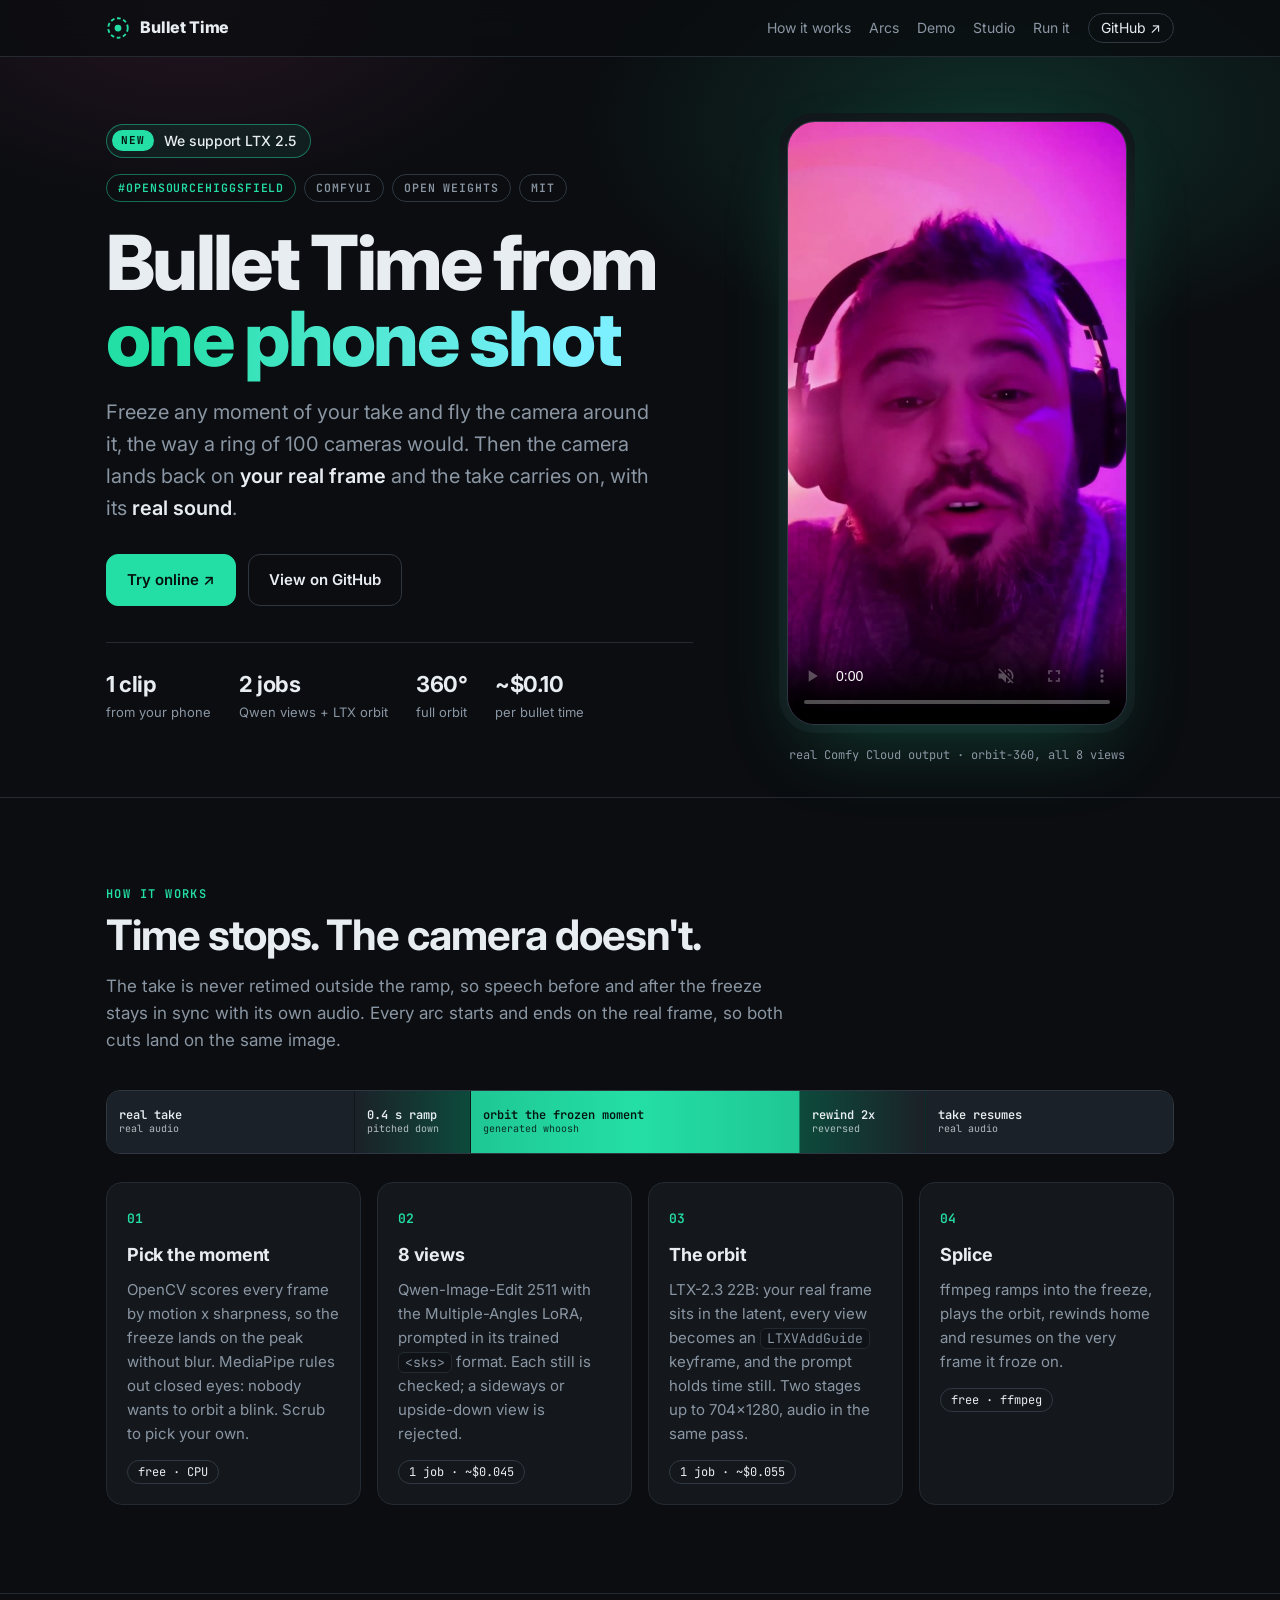
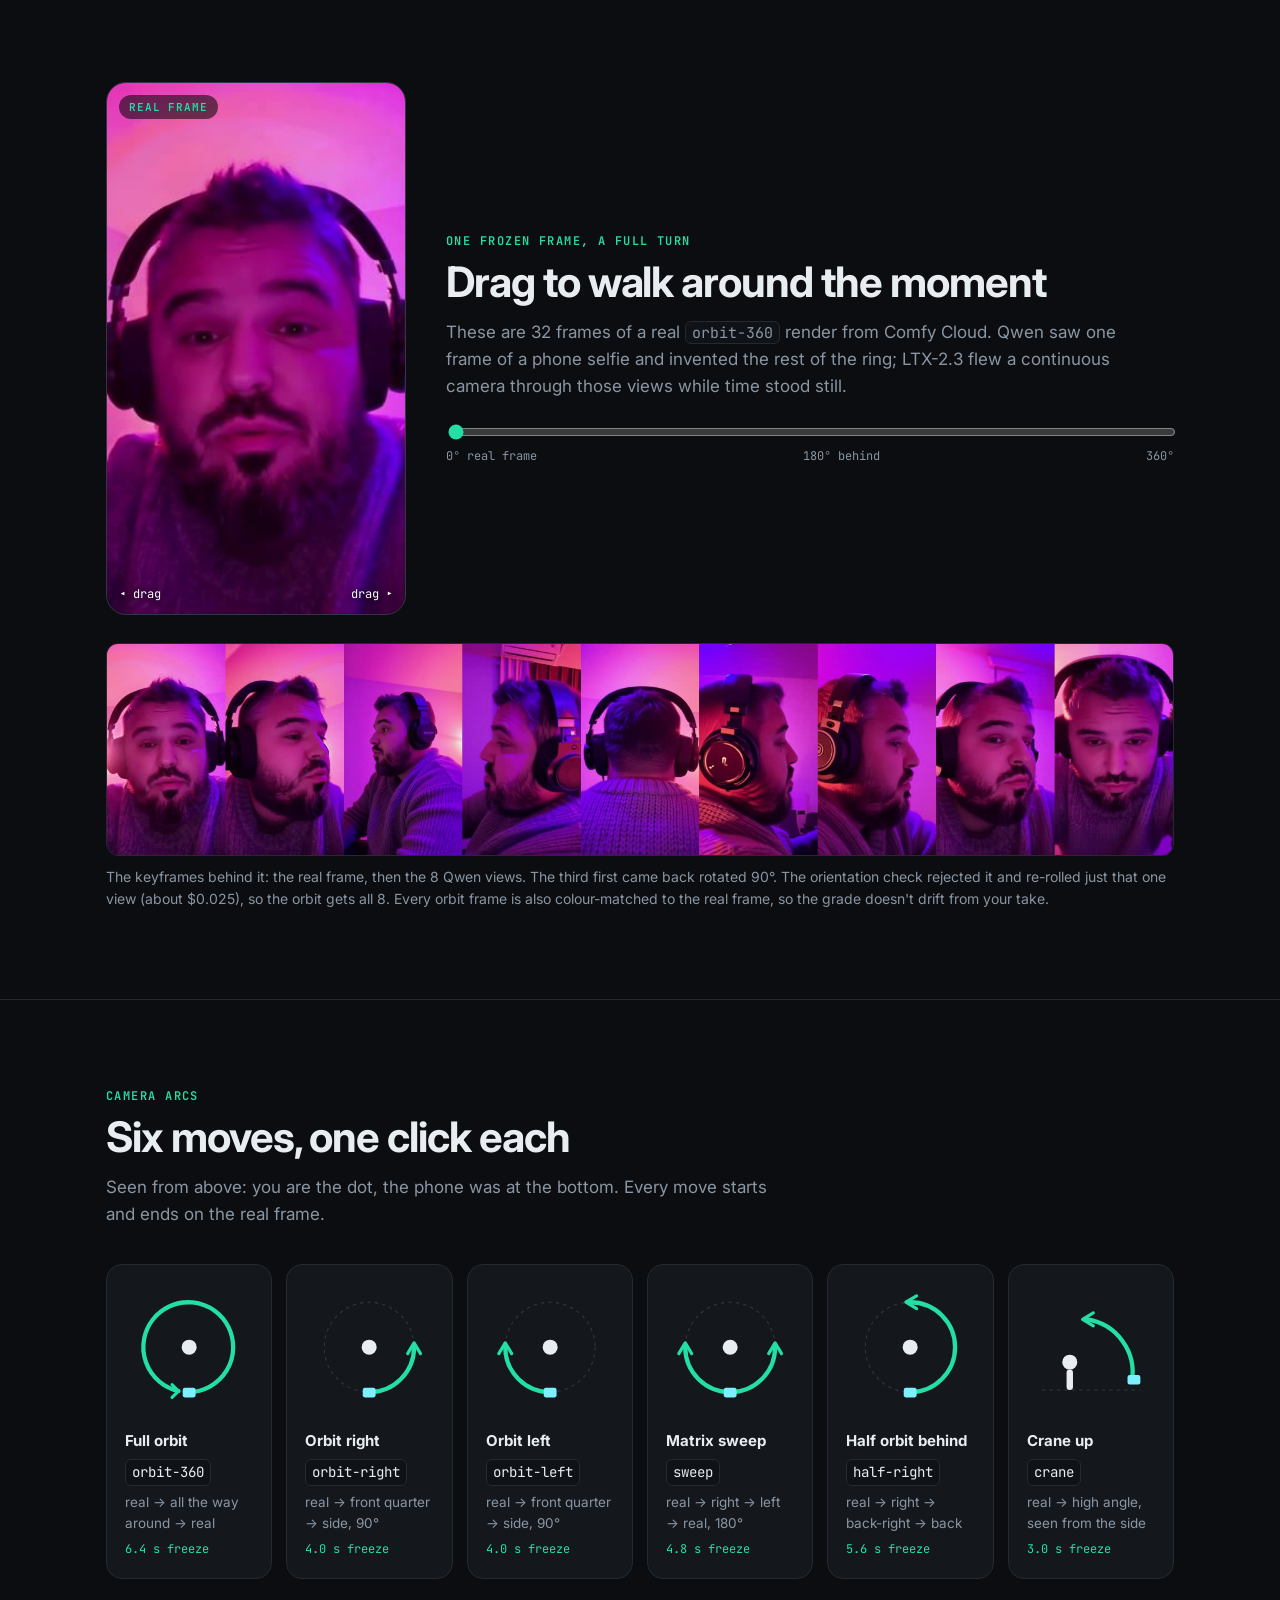
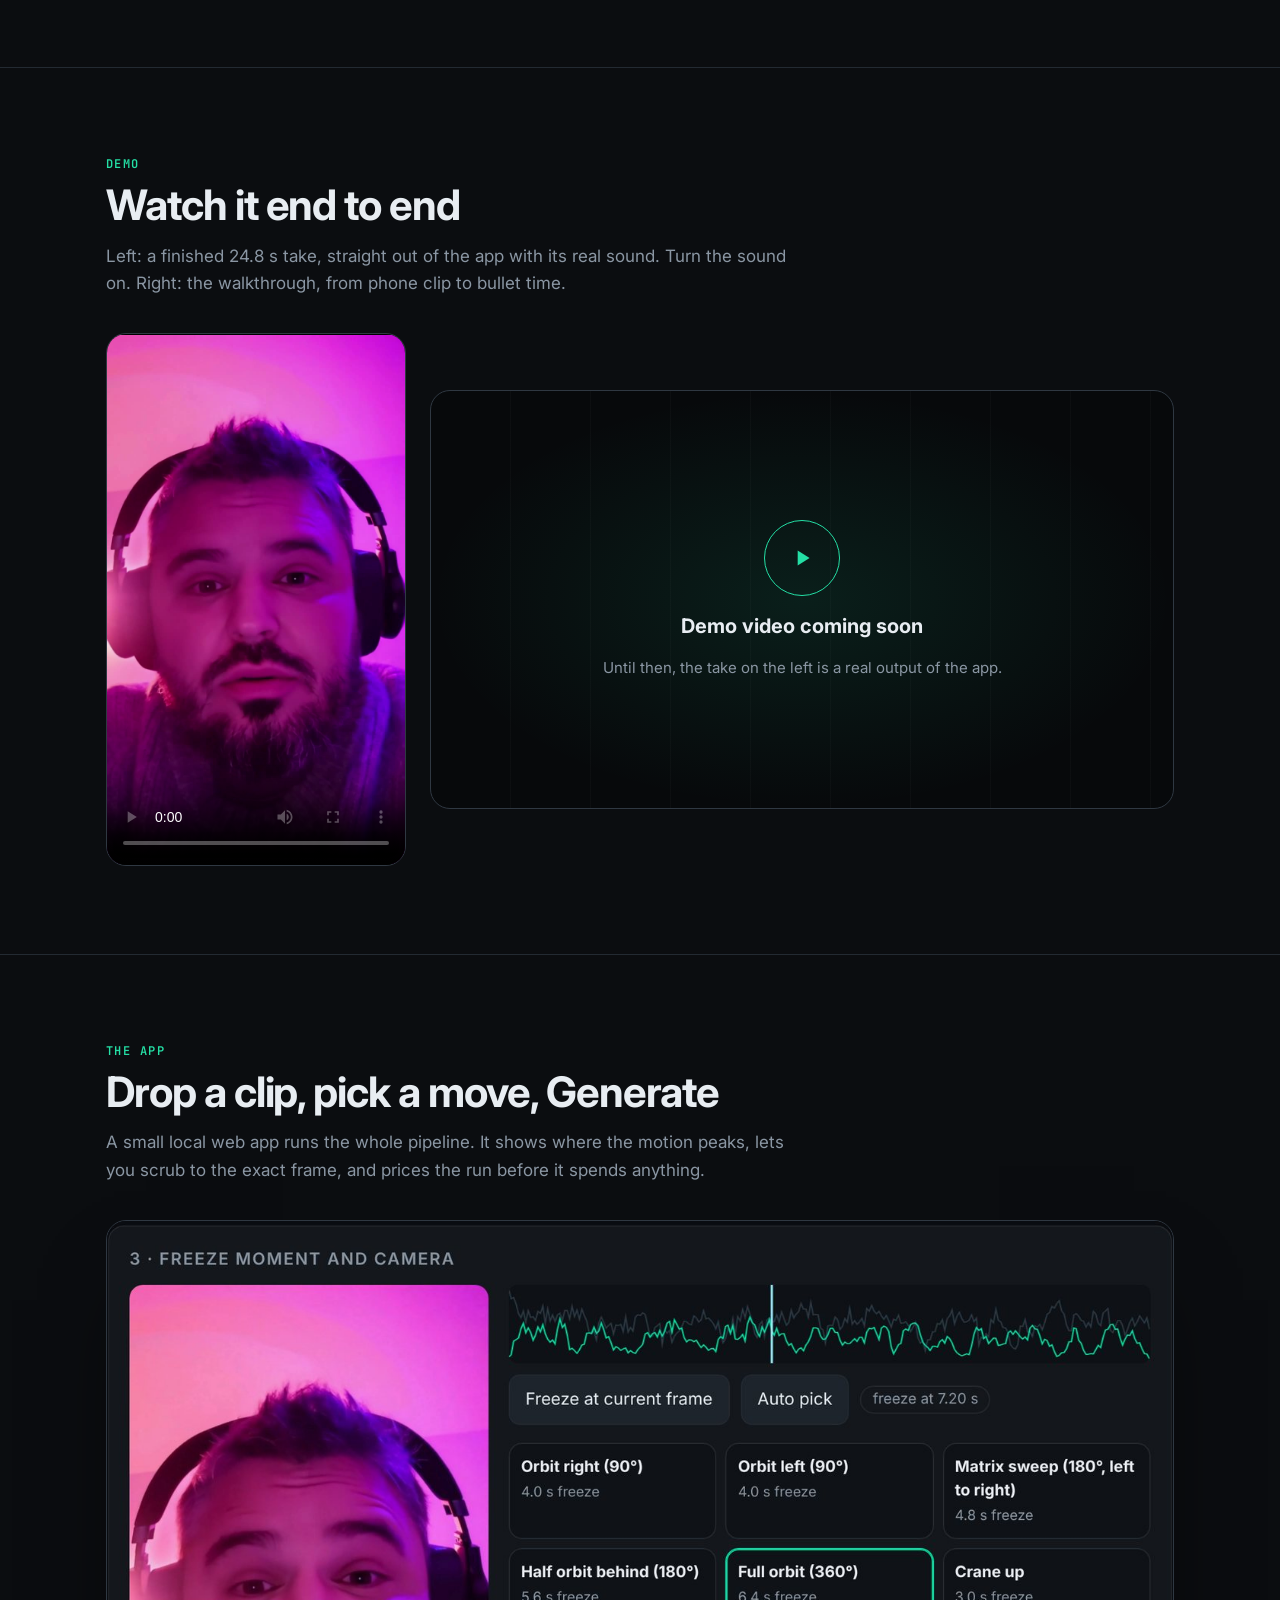
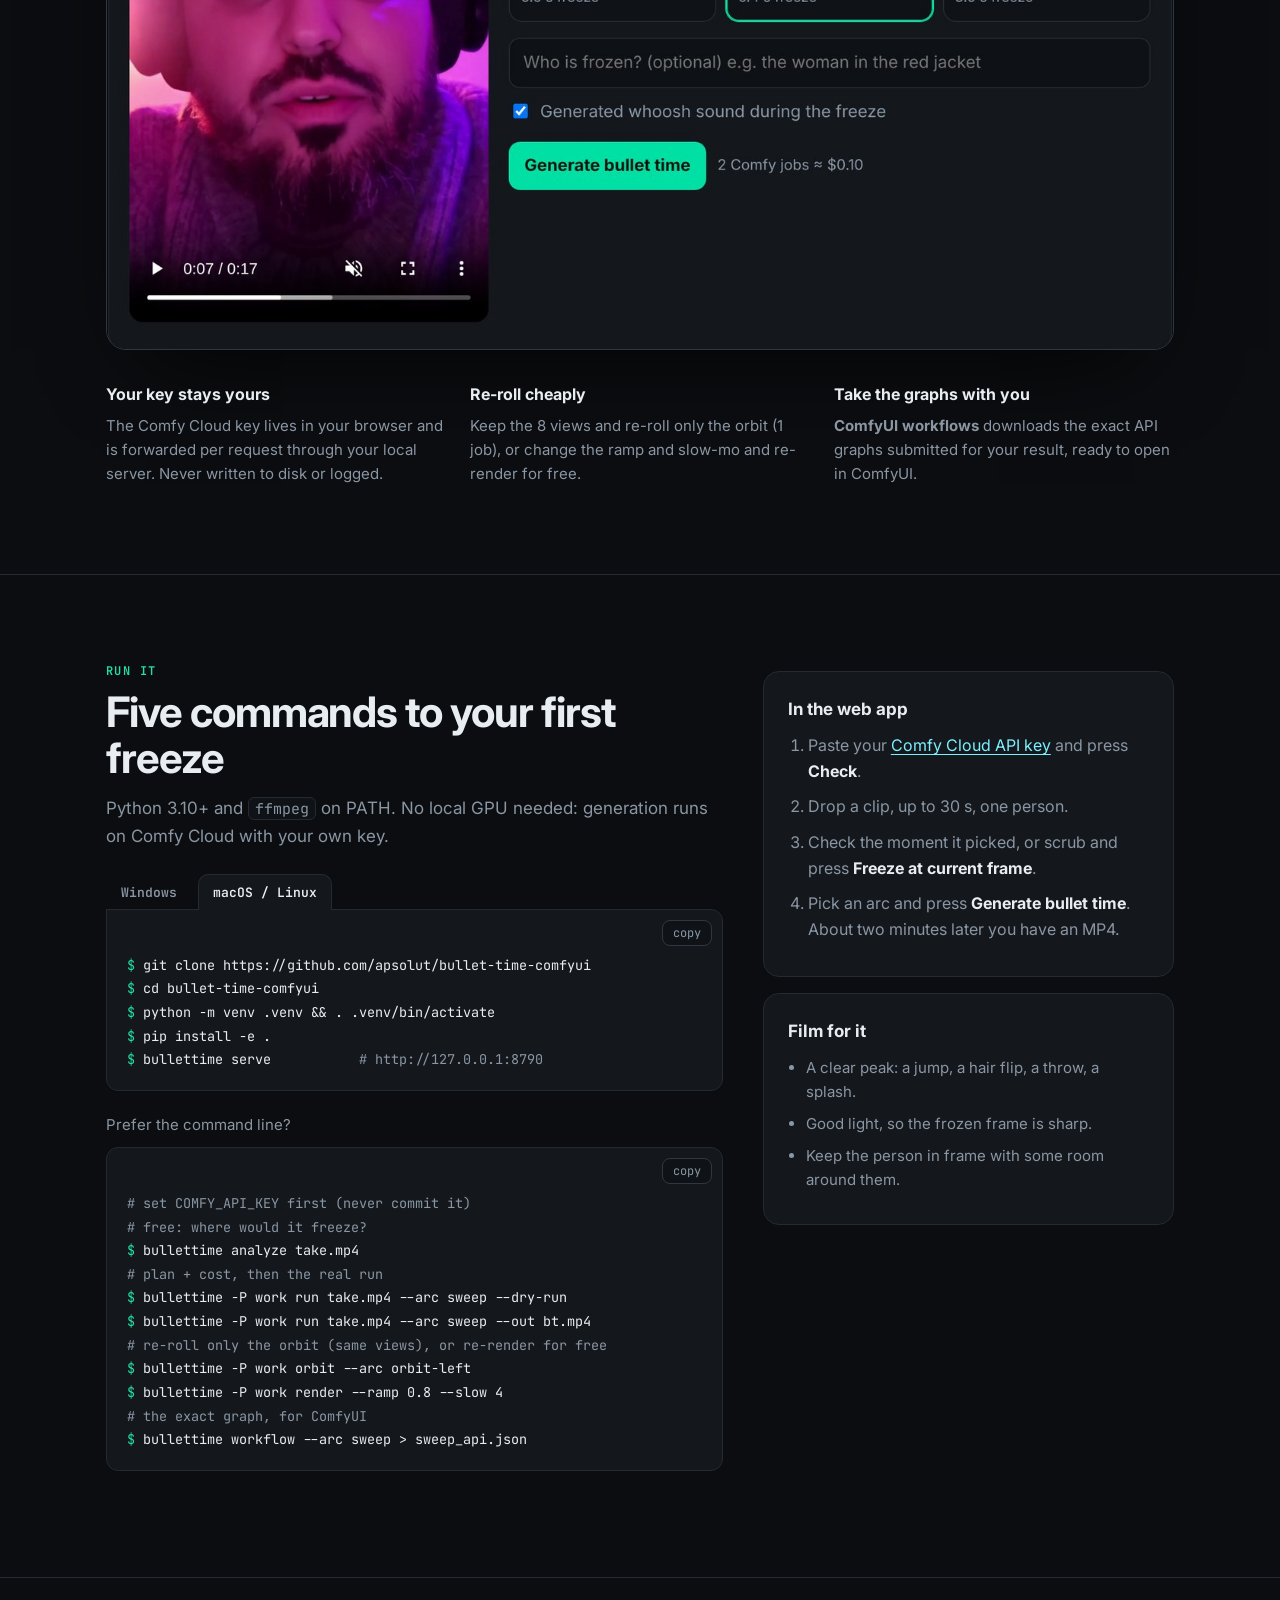
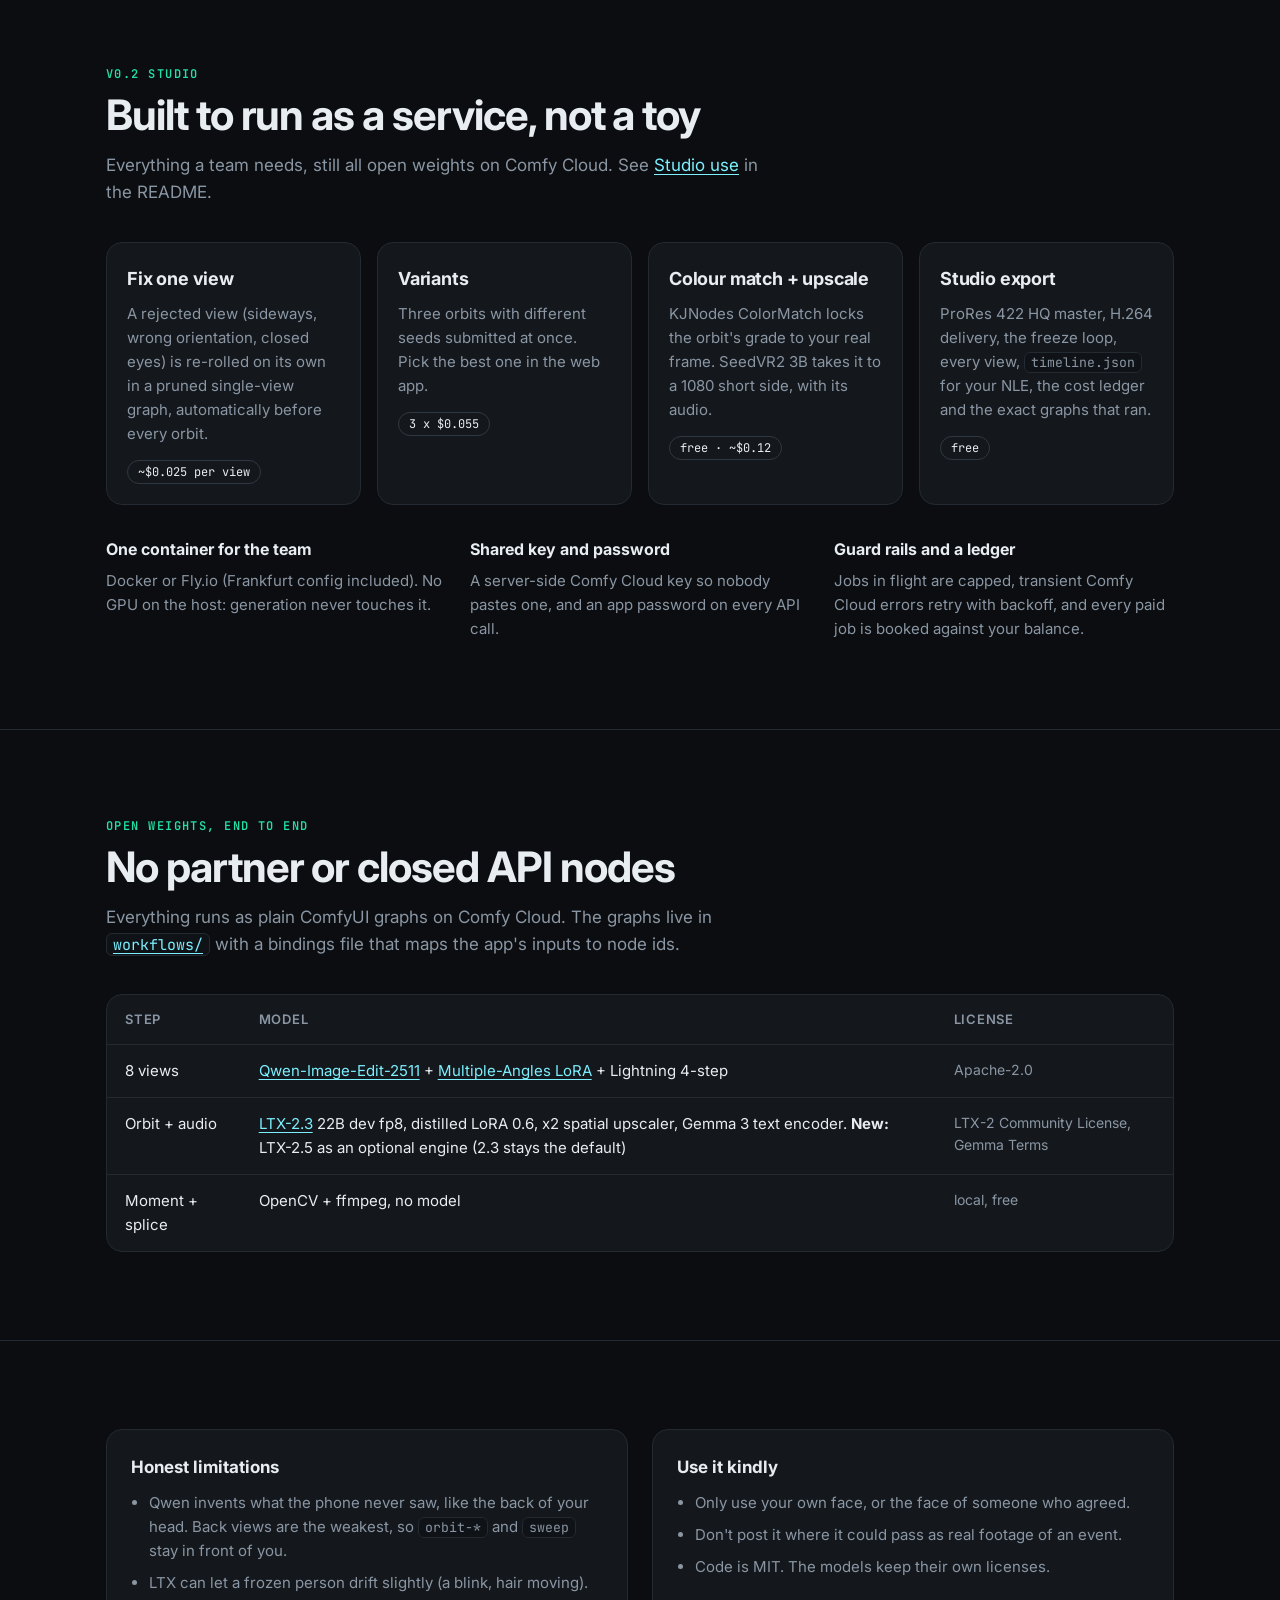
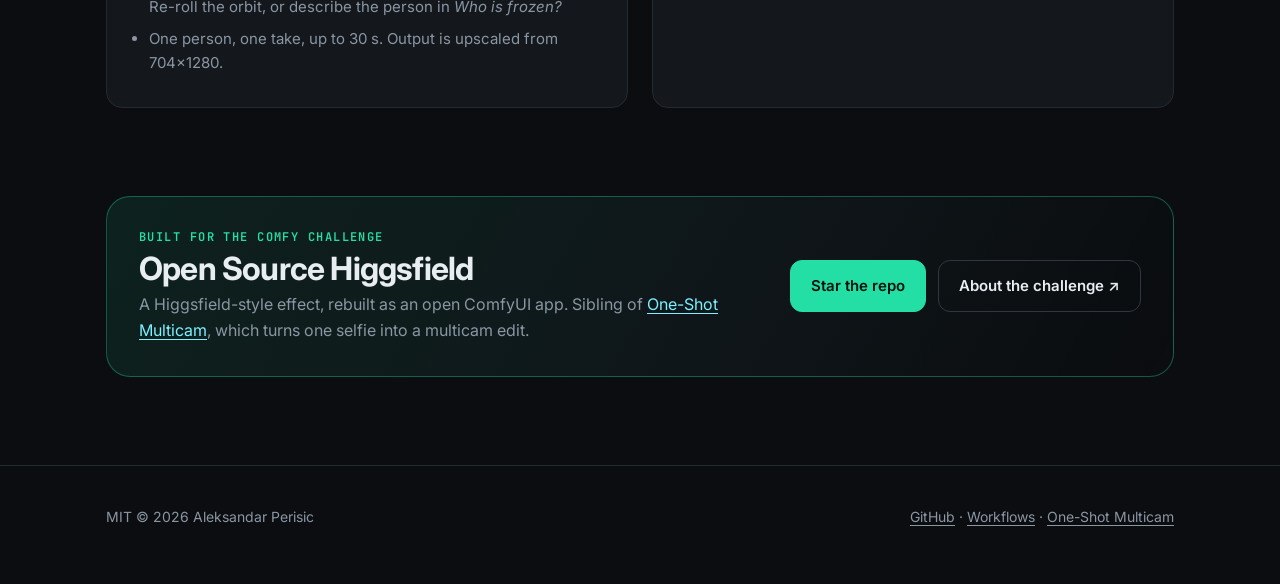
==== commit 188e681c: "Project page: align nav GitHub button, NEW LTX 2.5 badge, Try online CTA Co-Authored-By: Claude Opus" ====
--- a/docs/index.html
+++ b/docs/index.html
@@ -36,10 +36,10 @@
 nav .wrap{display:flex;align-items:center;gap:20px;height:56px}
 .brand{display:flex;align-items:center;gap:10px;font-weight:800;color:var(--fg);text-decoration:none;letter-spacing:-.01em}
 .brand svg{flex:none}
-nav .links{display:flex;gap:18px;margin-left:auto;font-size:14px}
+nav .links{display:flex;align-items:center;gap:18px;margin-left:auto;font-size:14px;line-height:1.2}
 nav .links a{color:var(--mut);text-decoration:none}
 nav .links a:hover{color:var(--fg)}
-nav .gh{color:var(--fg)!important;border:1px solid var(--line2);border-radius:99px;padding:5px 12px}
+nav .gh{display:inline-flex;align-items:center;color:var(--fg)!important;border:1px solid var(--line2);border-radius:99px;padding:6px 12px}
 @media (max-width:720px){nav .links a:not(.gh){display:none}}
 
 /* hero */
@@ -48,6 +48,9 @@
 .hero .wrap{position:relative;display:grid;grid-template-columns:minmax(0,1.15fr) minmax(0,.85fr);gap:48px;align-items:center}
 .tag{display:inline-flex;flex-wrap:wrap;gap:8px}
 .chip{font:600 11.5px/1 var(--mono);letter-spacing:.08em;text-transform:uppercase;color:var(--mut);border:1px solid var(--line2);border-radius:99px;padding:7px 11px;text-decoration:none}
+.new{display:flex;width:fit-content;align-items:center;gap:10px;margin-bottom:16px;padding:5px 14px 5px 5px;border-radius:99px;border:1px solid rgba(36,223,165,.45);background:rgba(36,223,165,.08);color:var(--fg);font-size:14px;font-weight:500;text-decoration:none}
+.new b{font:700 11px/1 var(--mono);letter-spacing:.08em;background:var(--acc);color:#04120d;border-radius:99px;padding:5px 9px}
+.new:hover{border-color:var(--acc)}
 .chip.on{color:var(--acc);border-color:rgba(36,223,165,.45)}
 h1{font-size:clamp(40px,6.4vw,76px);line-height:1;margin:22px 0 20px;font-weight:800;letter-spacing:-.035em}
 h1 em{font-style:normal;background:linear-gradient(92deg,var(--acc) 10%,var(--acc2) 90%);-webkit-background-clip:text;background-clip:text;color:transparent}
@@ -199,6 +202,7 @@
 <header class="hero" id="top">
   <div class="wrap">
     <div>
+      <a class="new" href="#models"><b>NEW</b>We support LTX 2.5</a>
       <div class="tag">
         <a class="chip on" href="https://comfy.org/open-source-higgsfield">#OpenSourceHiggsfield</a>
         <span class="chip">ComfyUI</span>
@@ -208,7 +212,7 @@
       <h1>Bullet Time from <em>one phone shot</em></h1>
       <p class="lede">Freeze any moment of your take and fly the camera around it, the way a ring of 100 cameras would. Then the camera lands back on <b>your real frame</b> and the take carries on, with its <b>real sound</b>.</p>
       <div class="cta">
-        <a class="btn p" href="#run">Run it yourself</a>
+        <a class="btn p" href="https://bulletcam.apsolut.dev/">Try online ↗</a>
         <a class="btn" href="https://github.com/apsolut/bullet-time-comfyui">View on GitHub</a>
       </div>
       <div class="facts">
@@ -417,7 +421,7 @@
       <table>
         <tr><th>Step</th><th>Model</th><th>License</th></tr>
         <tr><td>8 views</td><td><a href="https://huggingface.co/Qwen/Qwen-Image-Edit-2511">Qwen-Image-Edit-2511</a> + <a href="https://huggingface.co/fal/Qwen-Image-Edit-2511-Multiple-Angles-LoRA">Multiple-Angles LoRA</a> + Lightning 4-step</td><td class="lic">Apache-2.0</td></tr>
-        <tr><td>Orbit + audio</td><td><a href="https://huggingface.co/Lightricks/LTX-2.3">LTX-2.3</a> 22B dev fp8, distilled LoRA 0.6, x2 spatial upscaler, Gemma 3 text encoder</td><td class="lic">LTX-2 Community License, Gemma Terms</td></tr>
+        <tr><td>Orbit + audio</td><td><a href="https://huggingface.co/Lightricks/LTX-2.3">LTX-2.3</a> 22B dev fp8, distilled LoRA 0.6, x2 spatial upscaler, Gemma 3 text encoder. <b>New:</b> LTX-2.5 as an optional engine (2.3 stays the default)</td><td class="lic">LTX-2 Community License, Gemma Terms</td></tr>
         <tr><td>Moment + splice</td><td>OpenCV + ffmpeg, no model</td><td class="lic">local, free</td></tr>
       </table>
     </div>
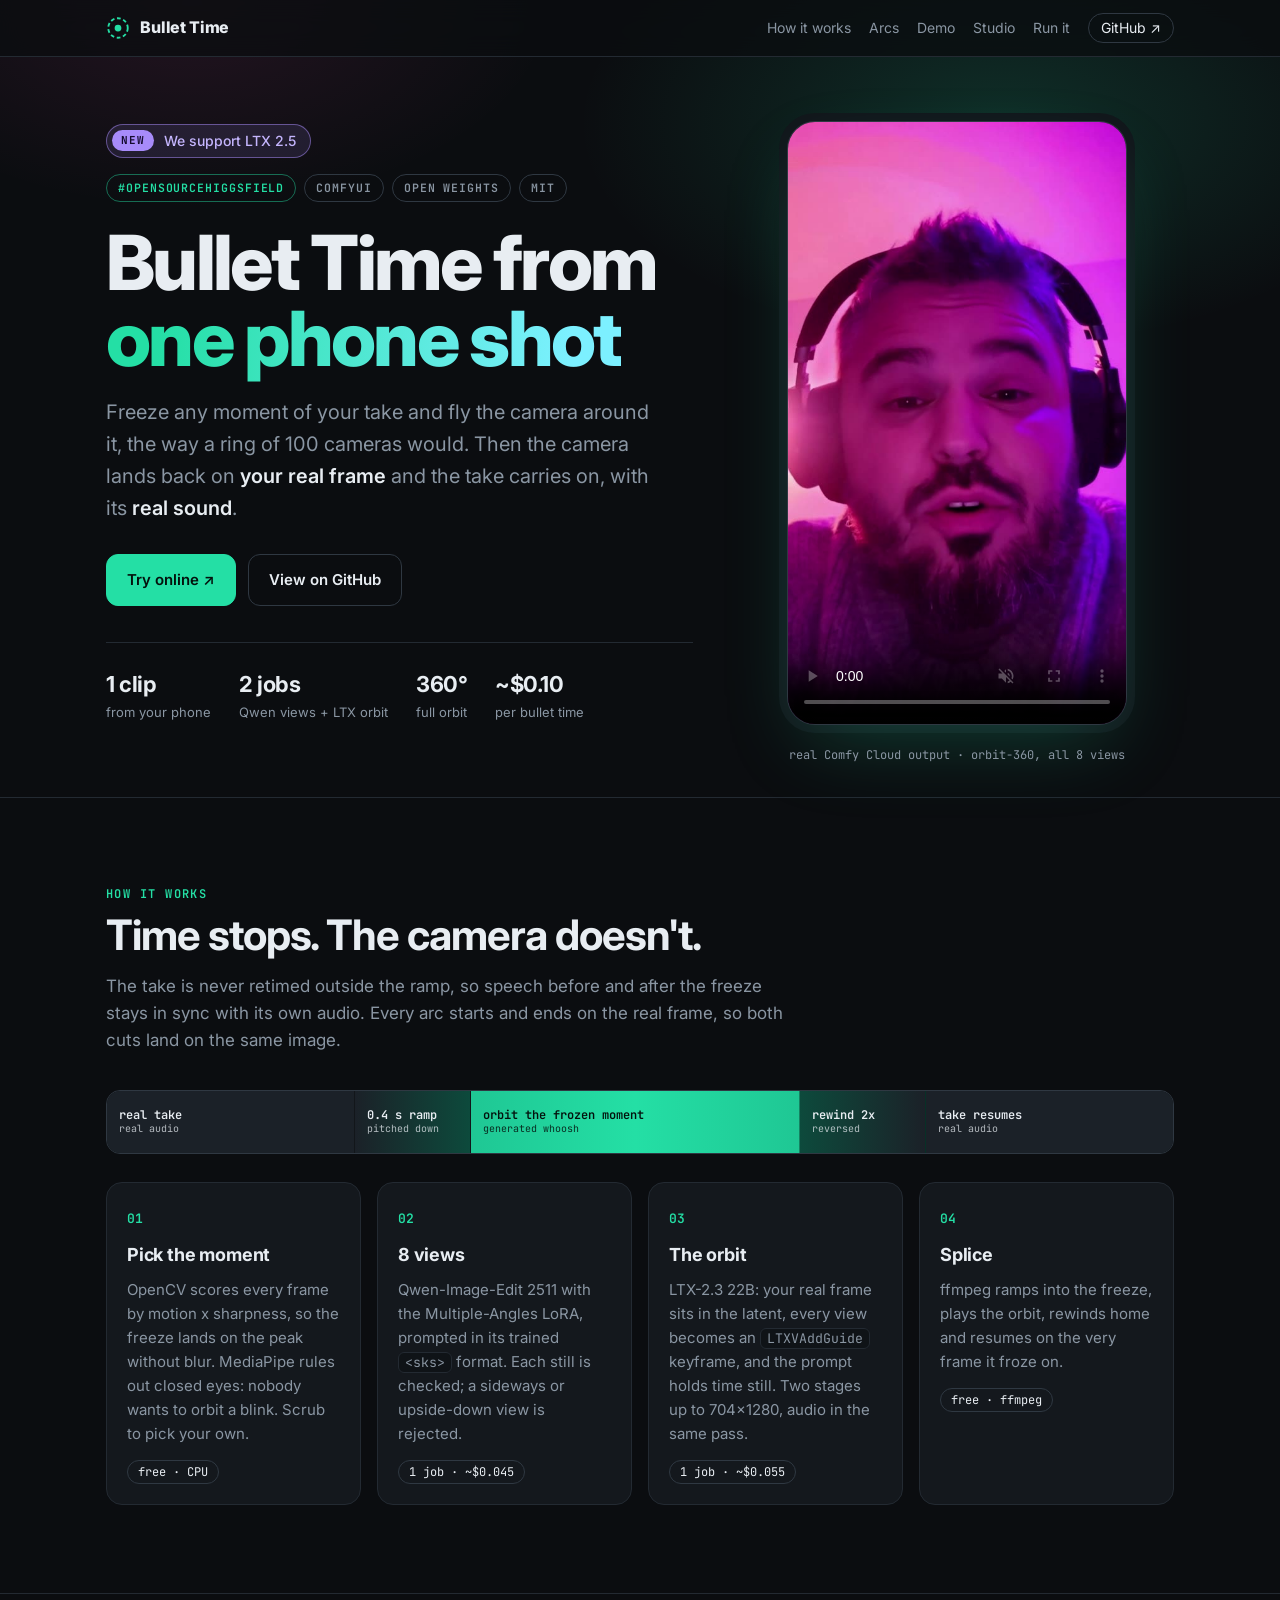
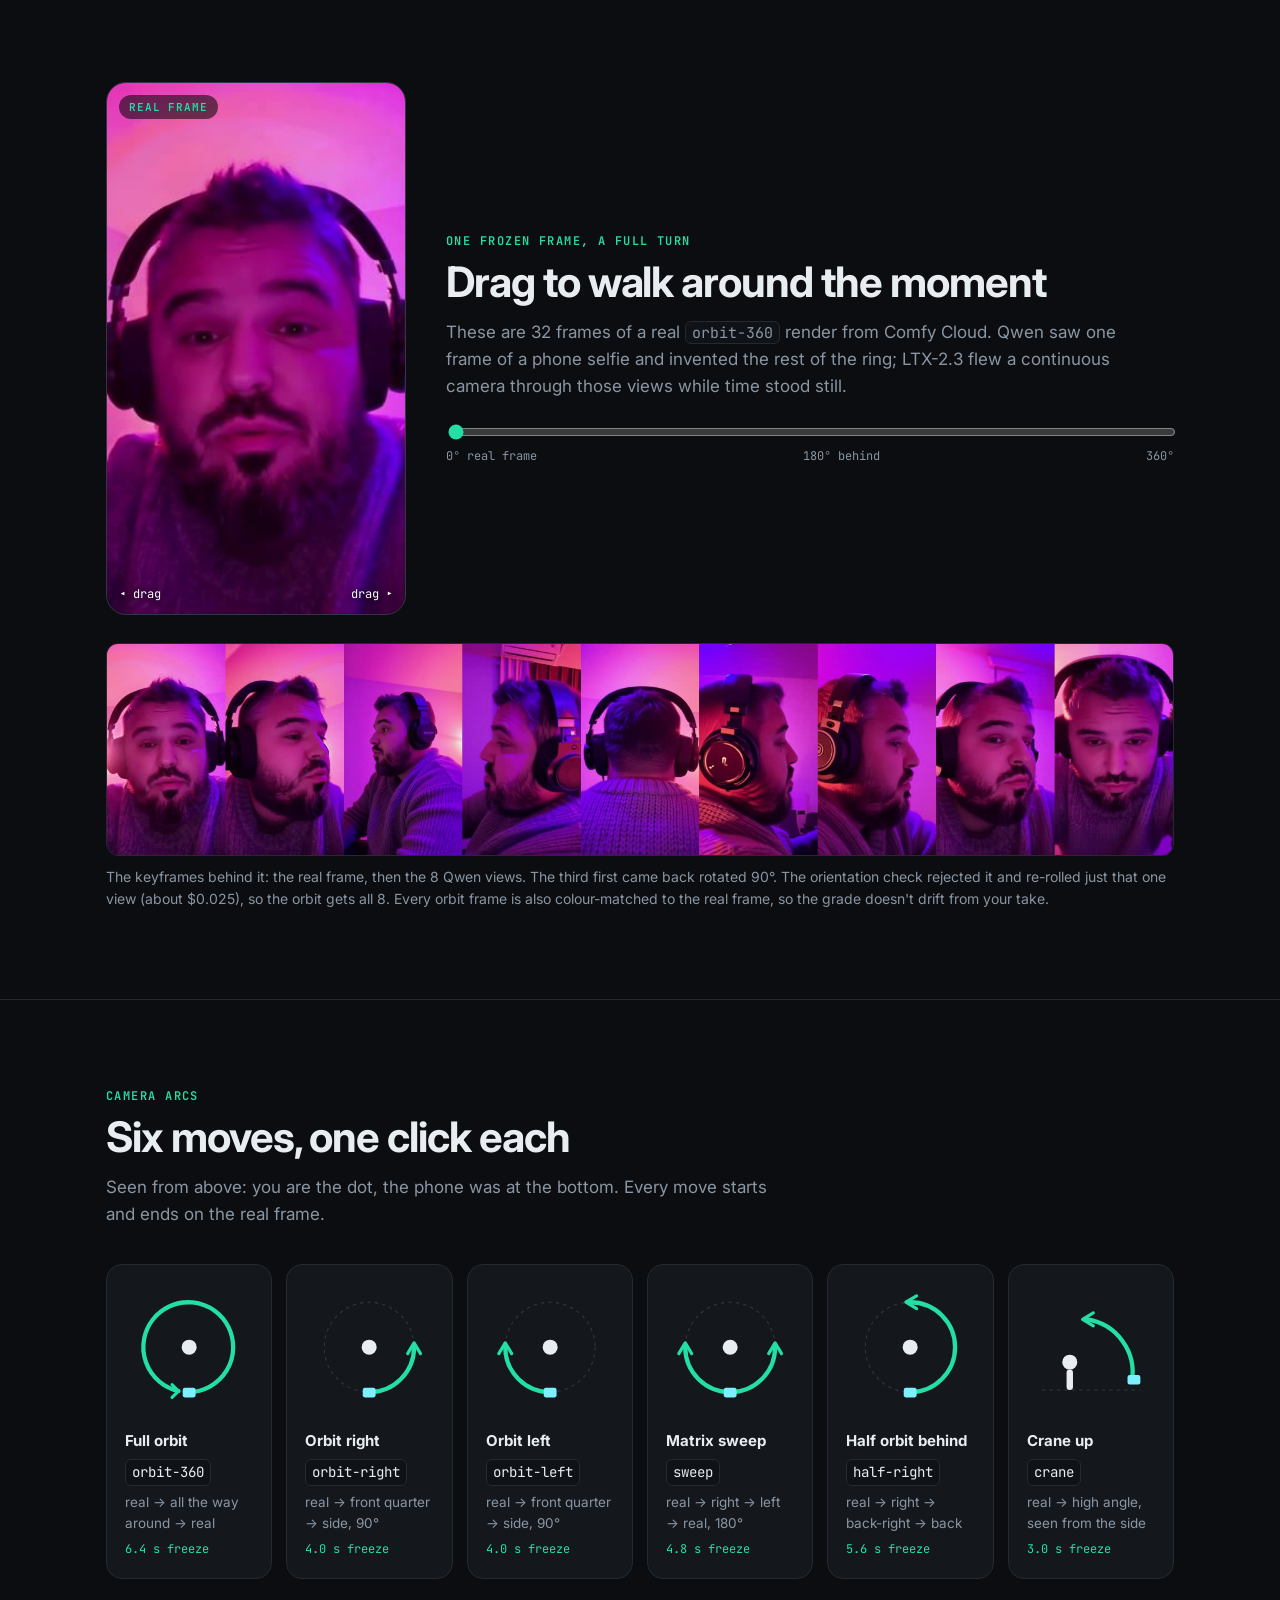
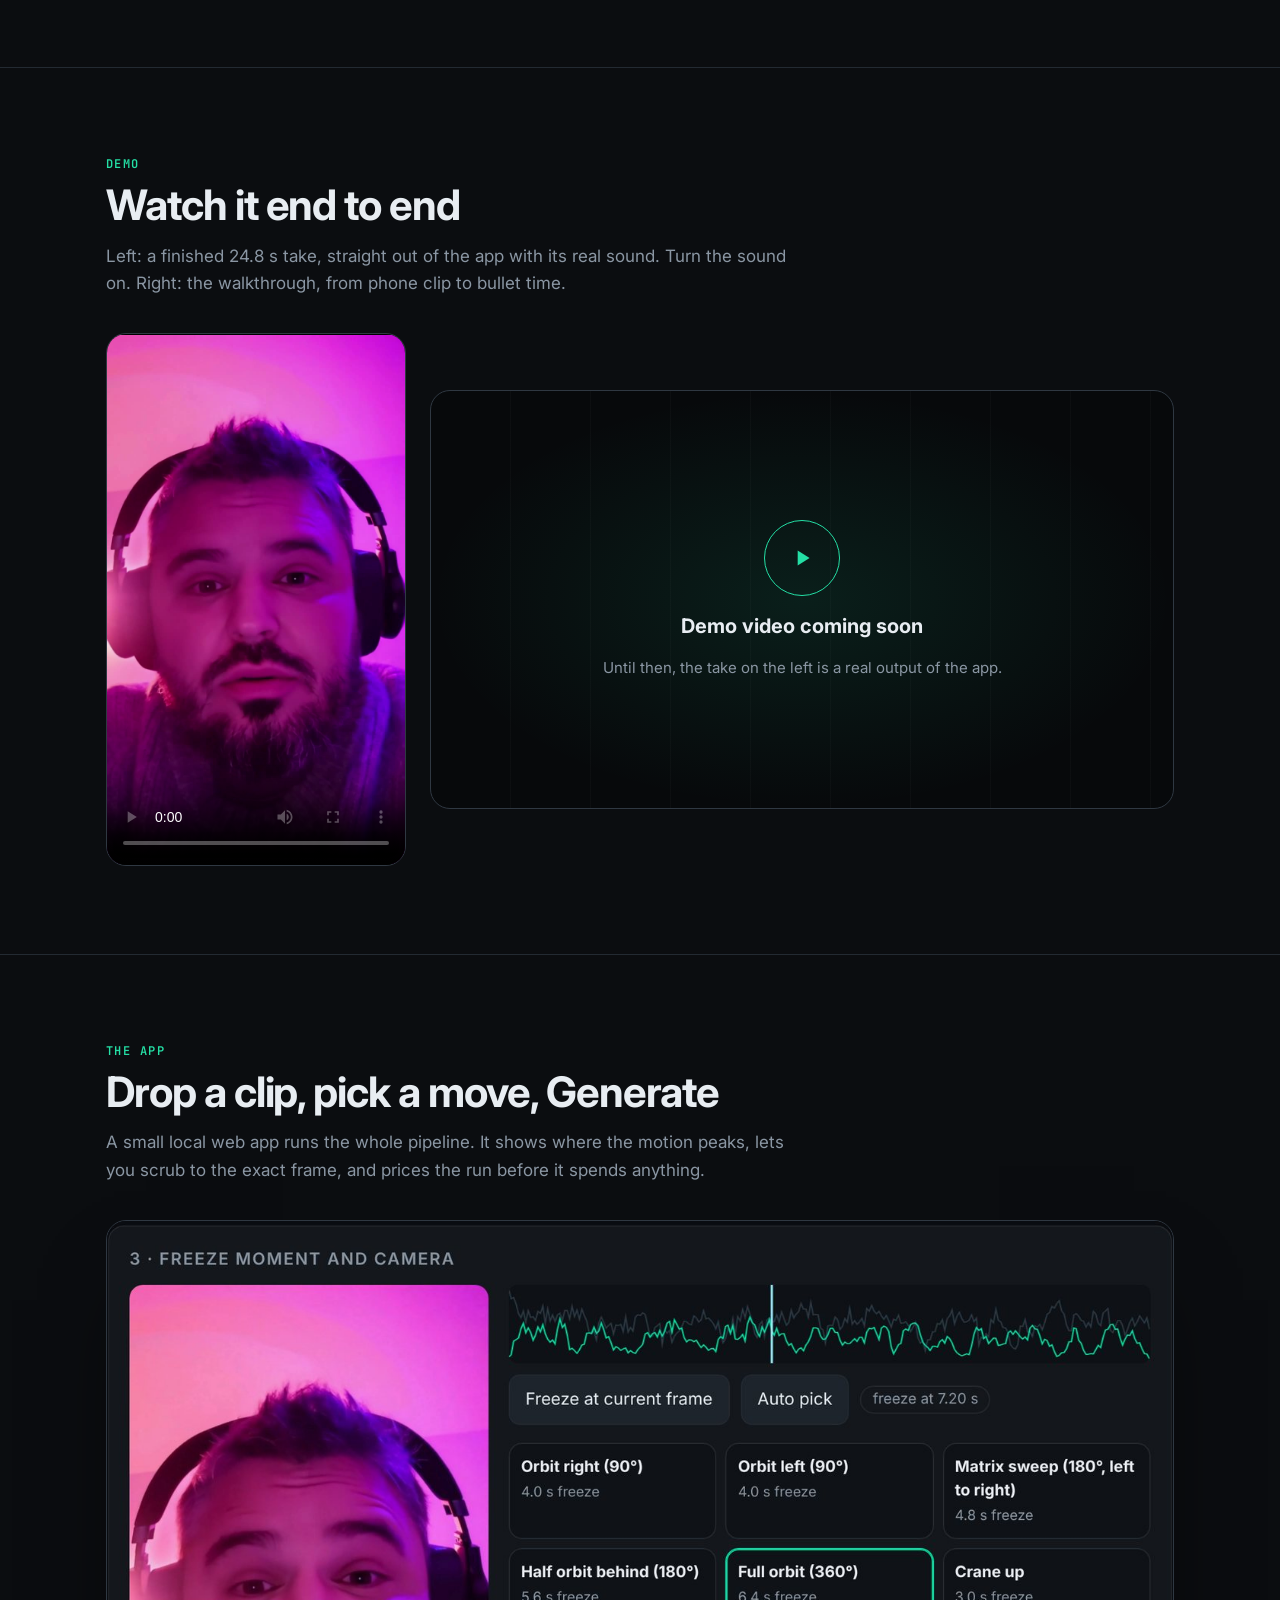
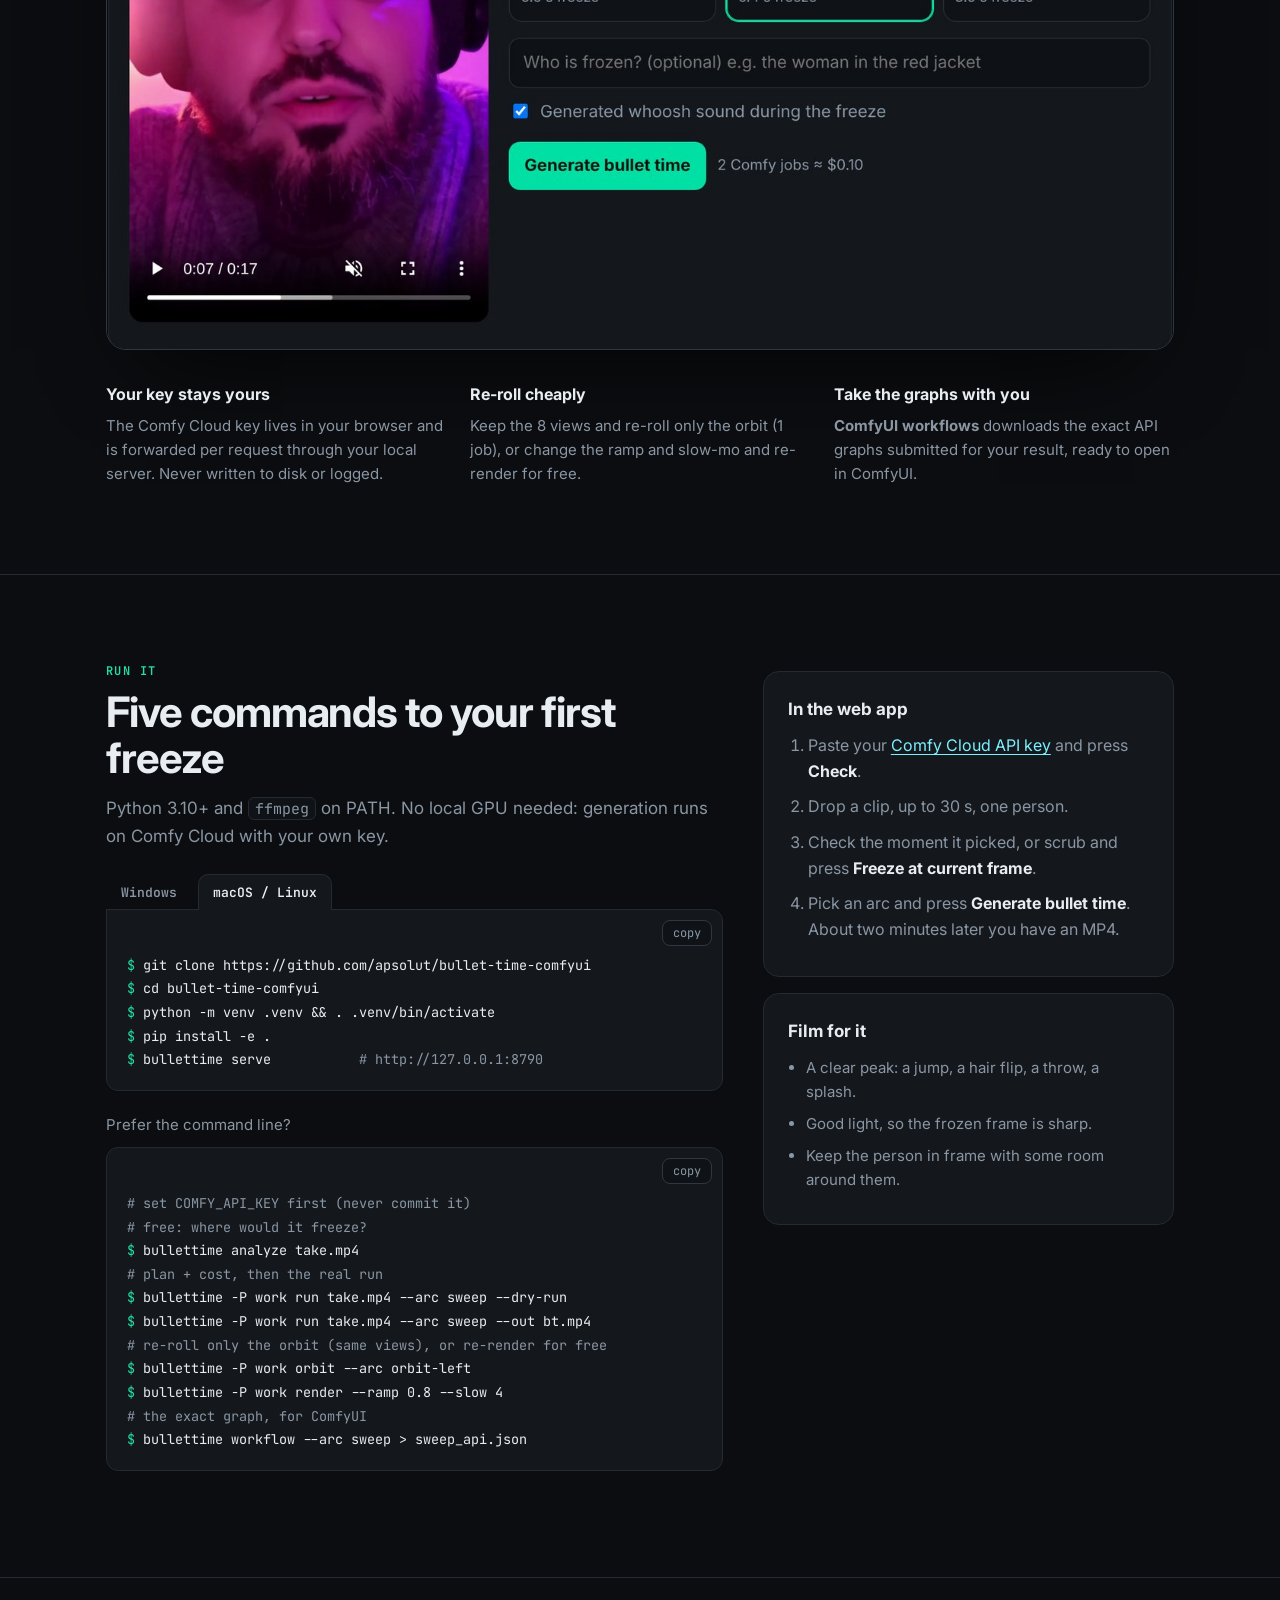
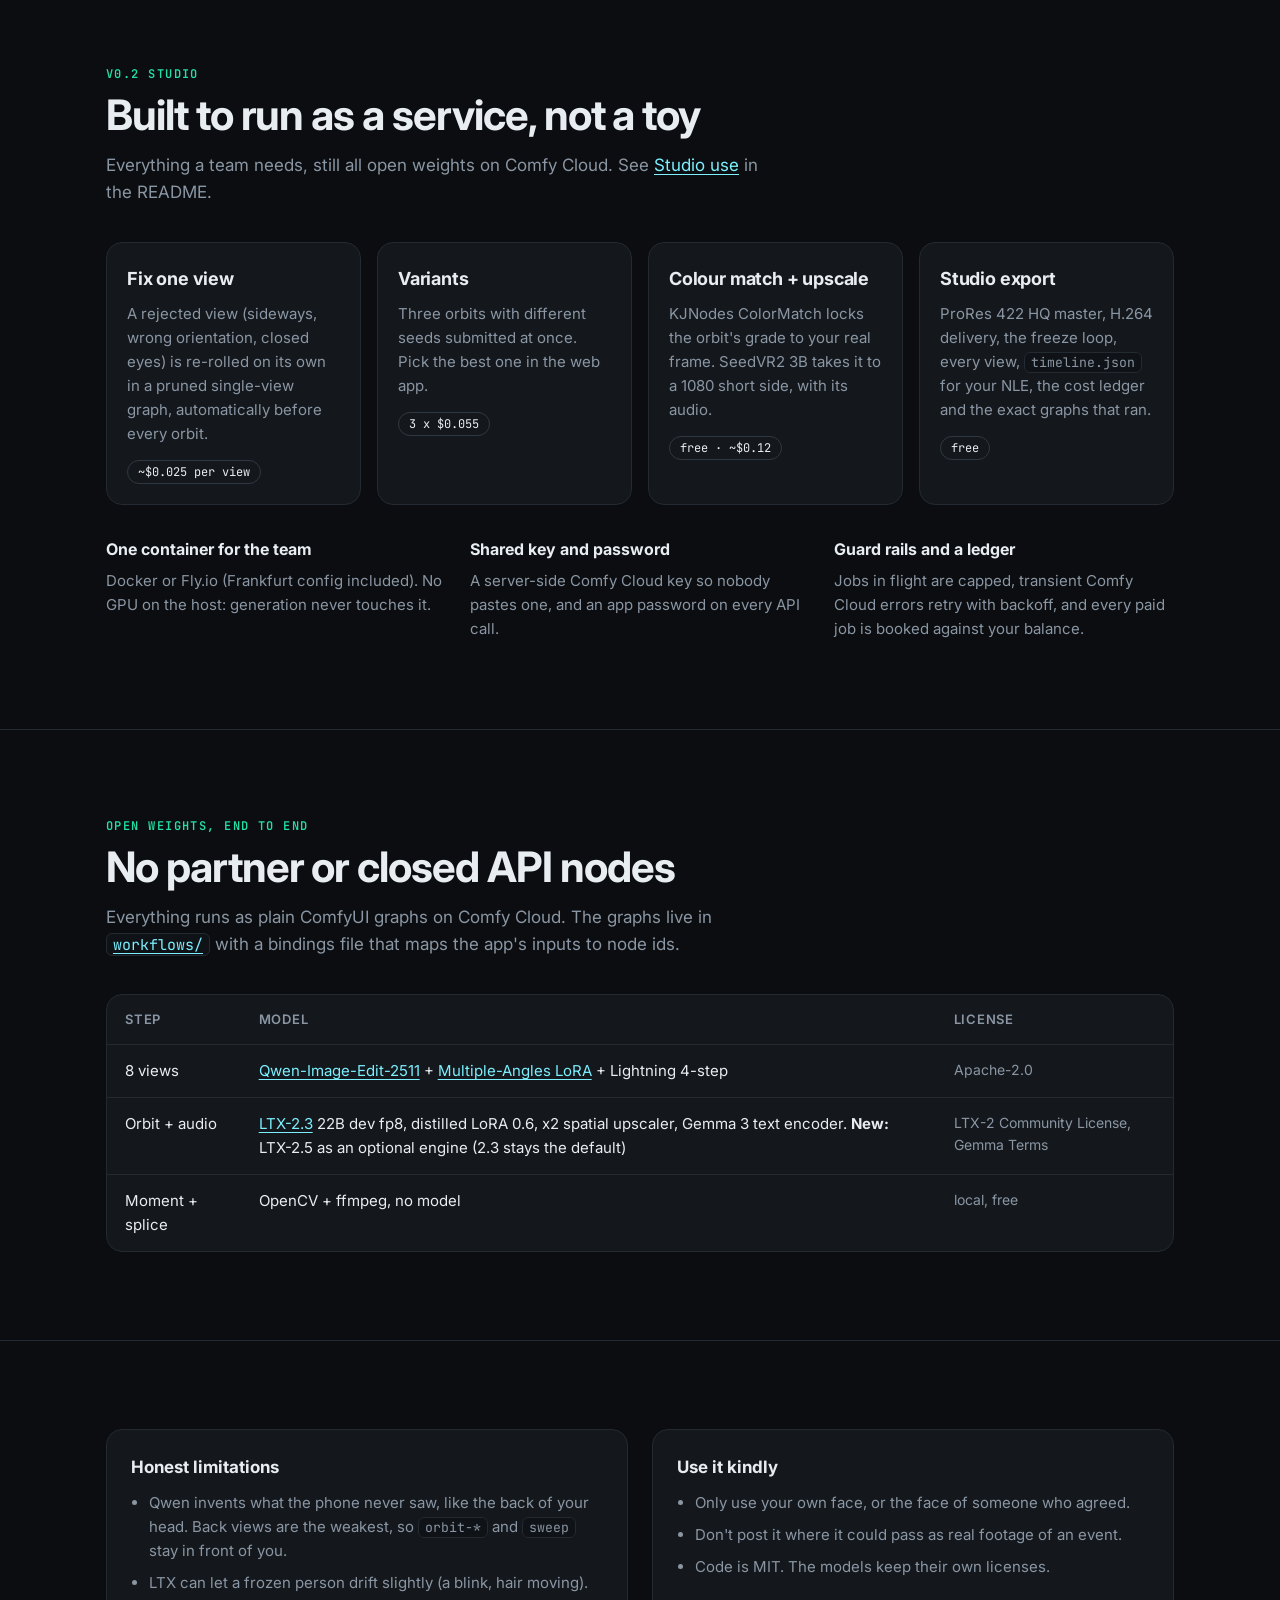
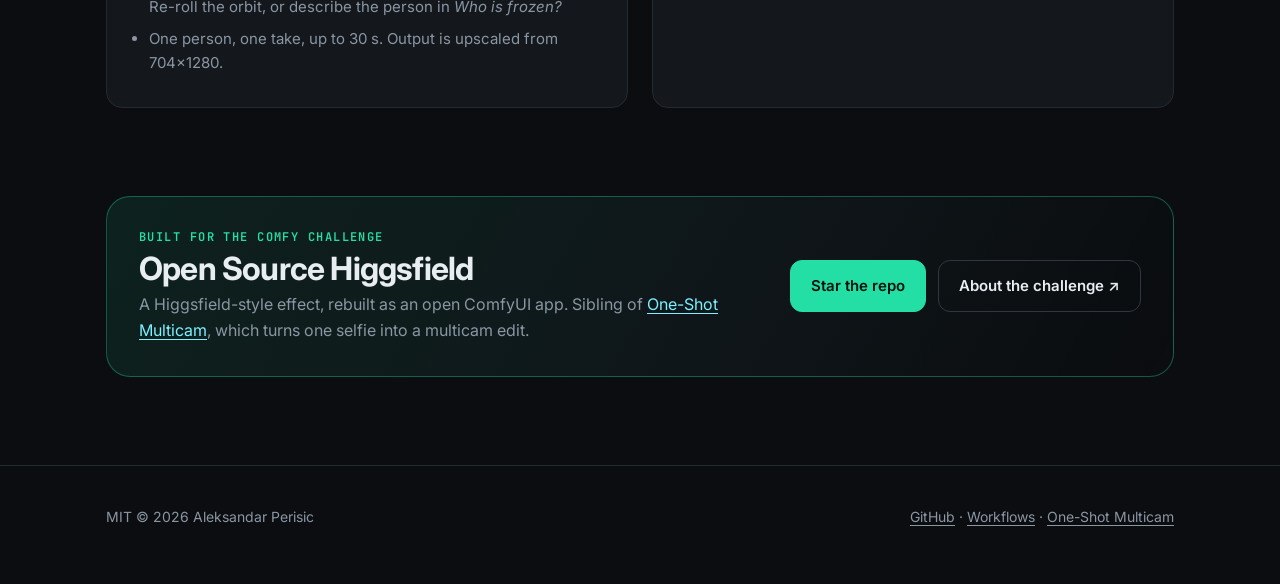
==== commit f434ace6: "Project page: violet NEW LTX 2.5 pill Co-Authored-By: Claude Opus 5.5 <noreply@anthropic.com> Claude" ====
--- a/docs/index.html
+++ b/docs/index.html
@@ -48,9 +48,9 @@
 .hero .wrap{position:relative;display:grid;grid-template-columns:minmax(0,1.15fr) minmax(0,.85fr);gap:48px;align-items:center}
 .tag{display:inline-flex;flex-wrap:wrap;gap:8px}
 .chip{font:600 11.5px/1 var(--mono);letter-spacing:.08em;text-transform:uppercase;color:var(--mut);border:1px solid var(--line2);border-radius:99px;padding:7px 11px;text-decoration:none}
-.new{display:flex;width:fit-content;align-items:center;gap:10px;margin-bottom:16px;padding:5px 14px 5px 5px;border-radius:99px;border:1px solid rgba(36,223,165,.45);background:rgba(36,223,165,.08);color:var(--fg);font-size:14px;font-weight:500;text-decoration:none}
-.new b{font:700 11px/1 var(--mono);letter-spacing:.08em;background:var(--acc);color:#04120d;border-radius:99px;padding:5px 9px}
-.new:hover{border-color:var(--acc)}
+.new{display:flex;width:fit-content;align-items:center;gap:10px;margin-bottom:16px;padding:5px 14px 5px 5px;border-radius:99px;border:1px solid rgba(167,139,250,.5);background:rgba(167,139,250,.12);color:var(--fg);font-size:14px;font-weight:500;text-decoration:none}
+.new b{font:700 11px/1 var(--mono);letter-spacing:.08em;background:#a78bfa;color:#140b2e;border-radius:99px;padding:5px 9px}
+.new:hover{border-color:#a78bfa}
 .chip.on{color:var(--acc);border-color:rgba(36,223,165,.45)}
 h1{font-size:clamp(40px,6.4vw,76px);line-height:1;margin:22px 0 20px;font-weight:800;letter-spacing:-.035em}
 h1 em{font-style:normal;background:linear-gradient(92deg,var(--acc) 10%,var(--acc2) 90%);-webkit-background-clip:text;background-clip:text;color:transparent}
@@ -202,7 +202,7 @@
 <header class="hero" id="top">
   <div class="wrap">
     <div>
-      <a class="new" href="#models"><b>NEW</b>We support LTX 2.5</a>
+      <a class="new" href="#models"><b>NEW</b><span style="color:#c4b5fd">We support LTX 2.5</span></a>
       <div class="tag">
         <a class="chip on" href="https://comfy.org/open-source-higgsfield">#OpenSourceHiggsfield</a>
         <span class="chip">ComfyUI</span>
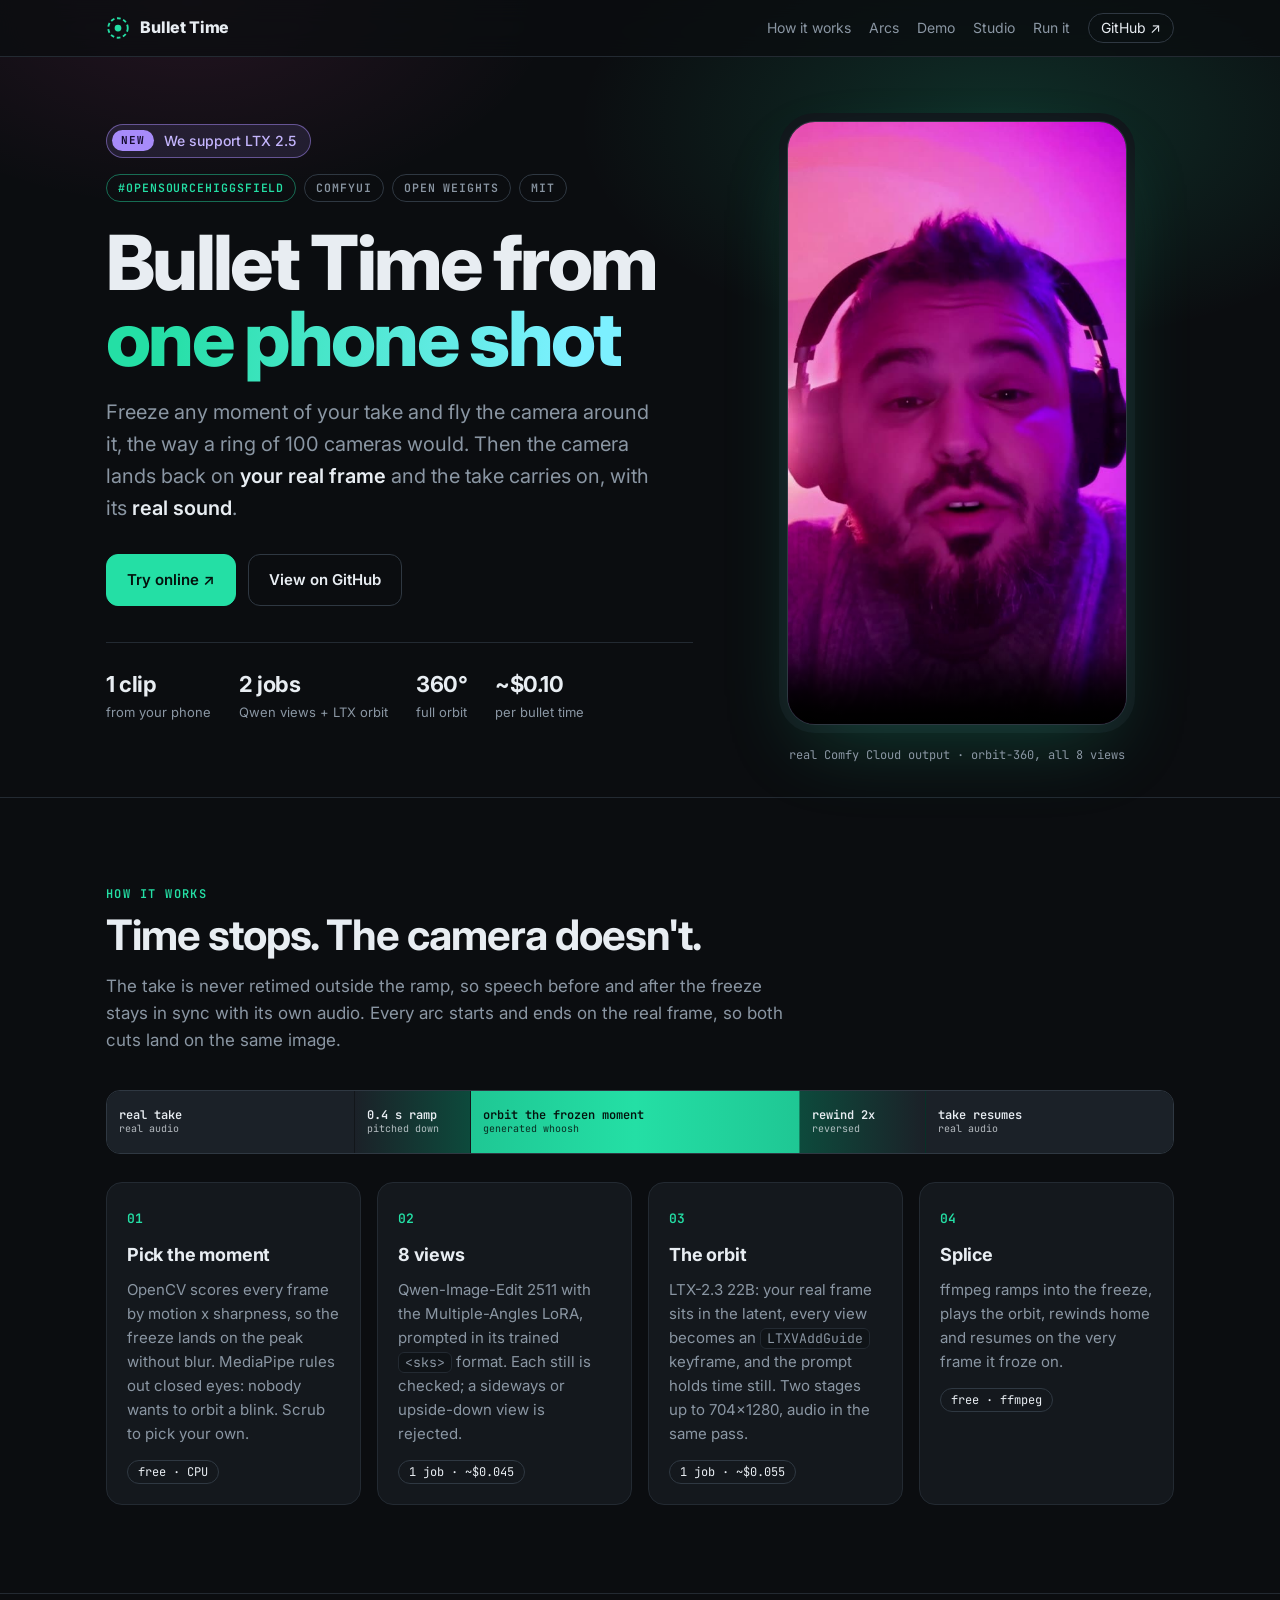
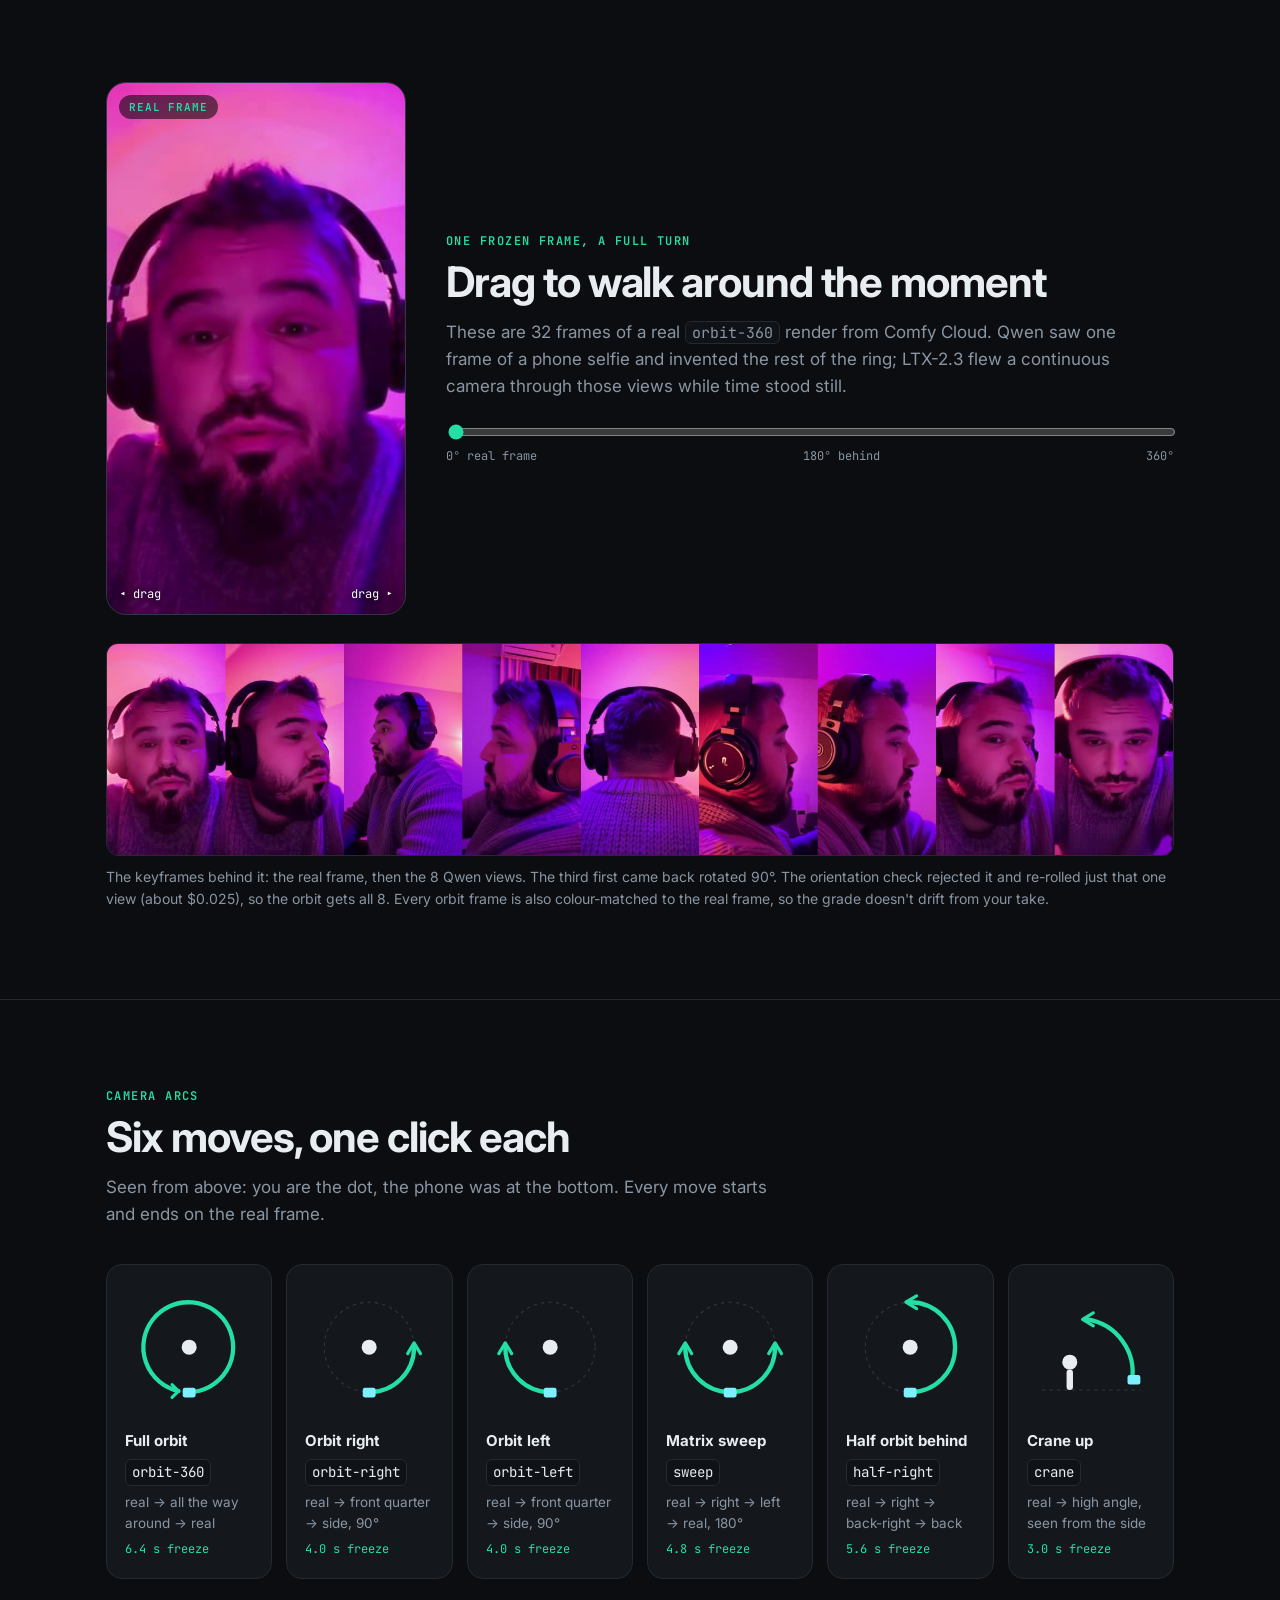
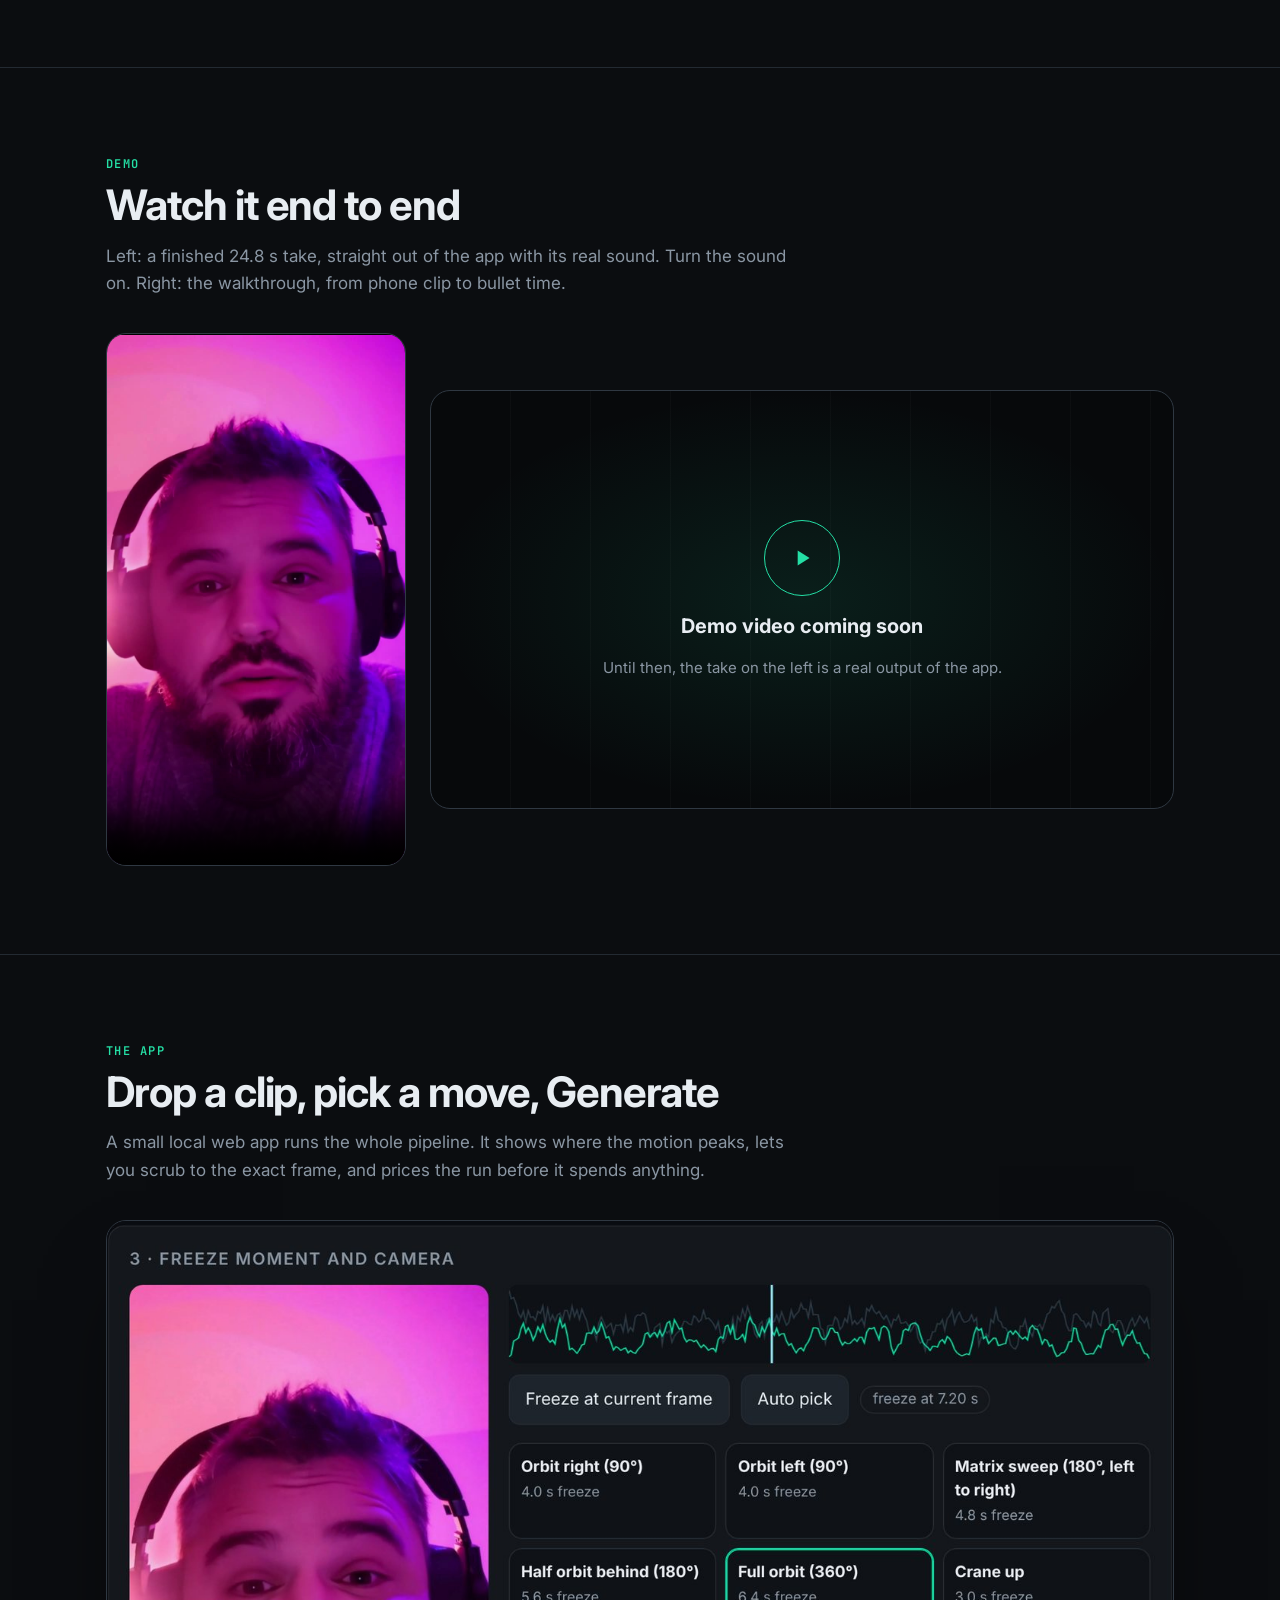
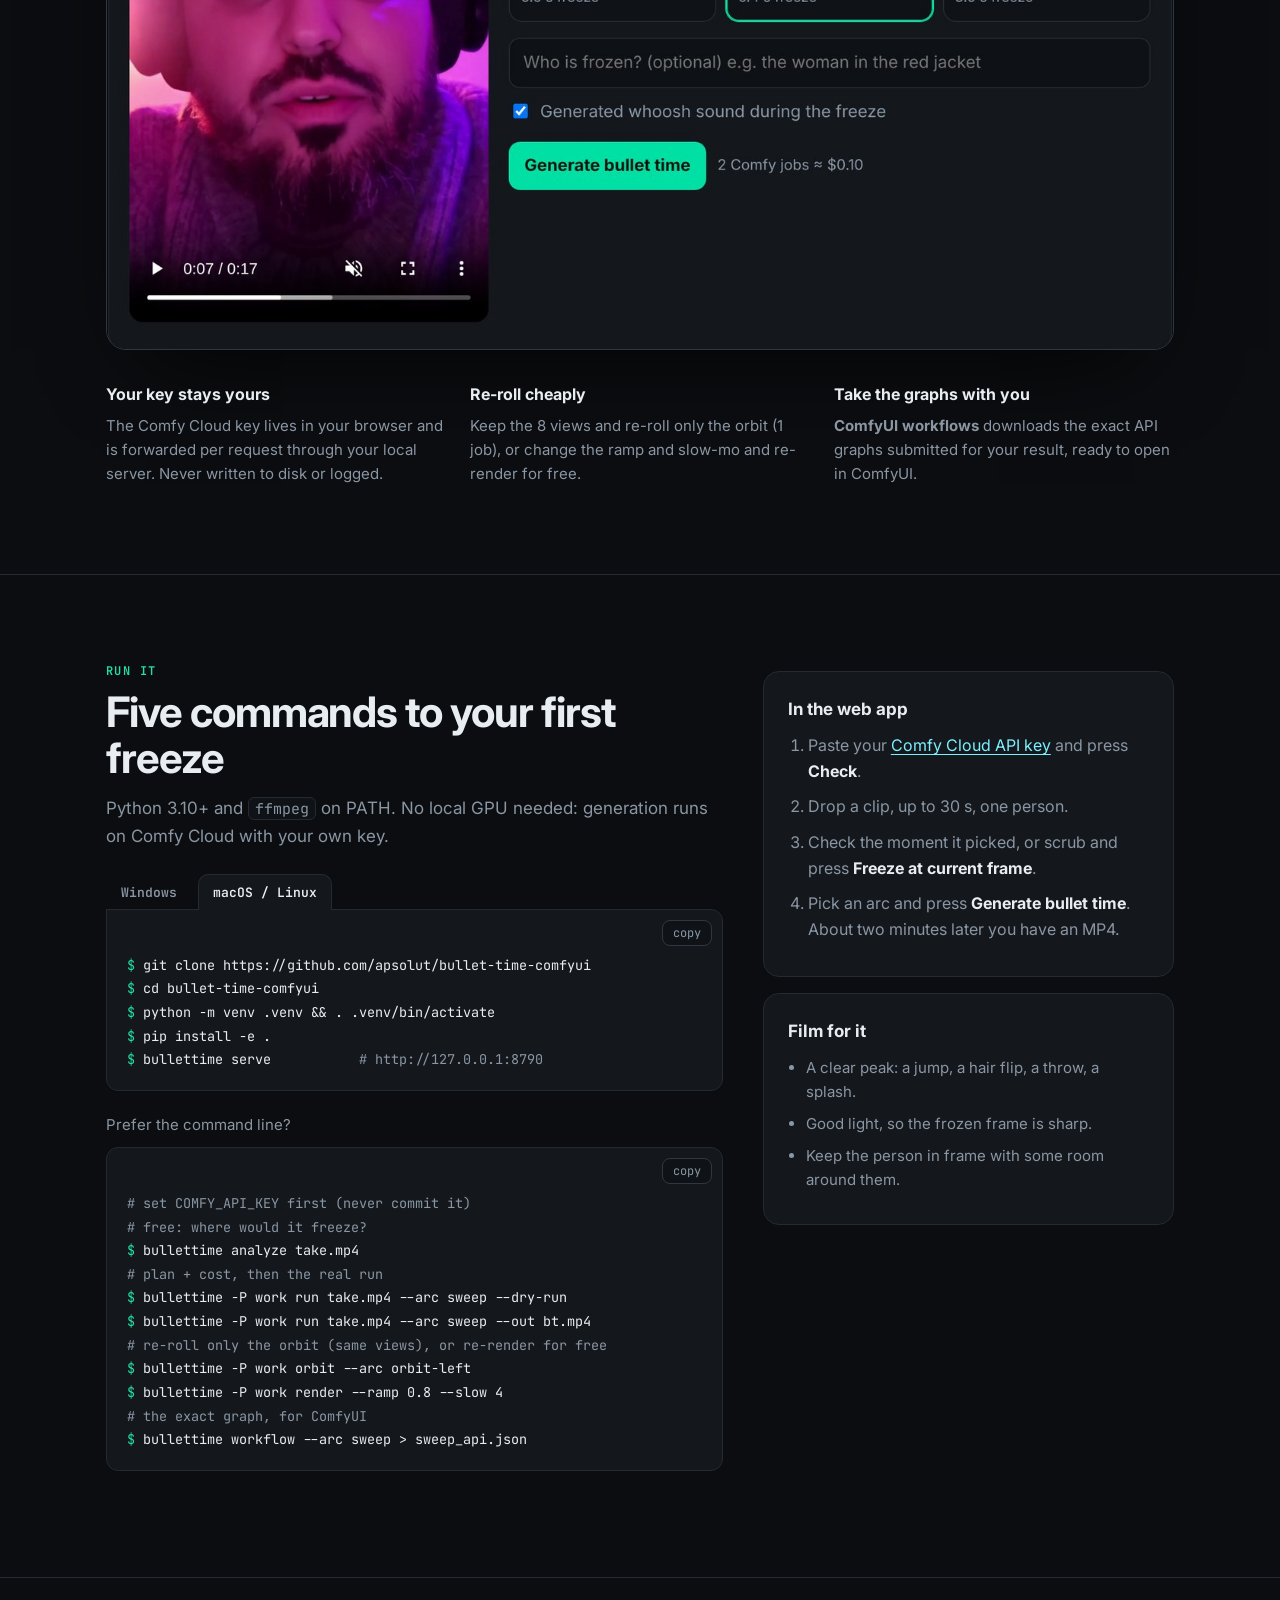
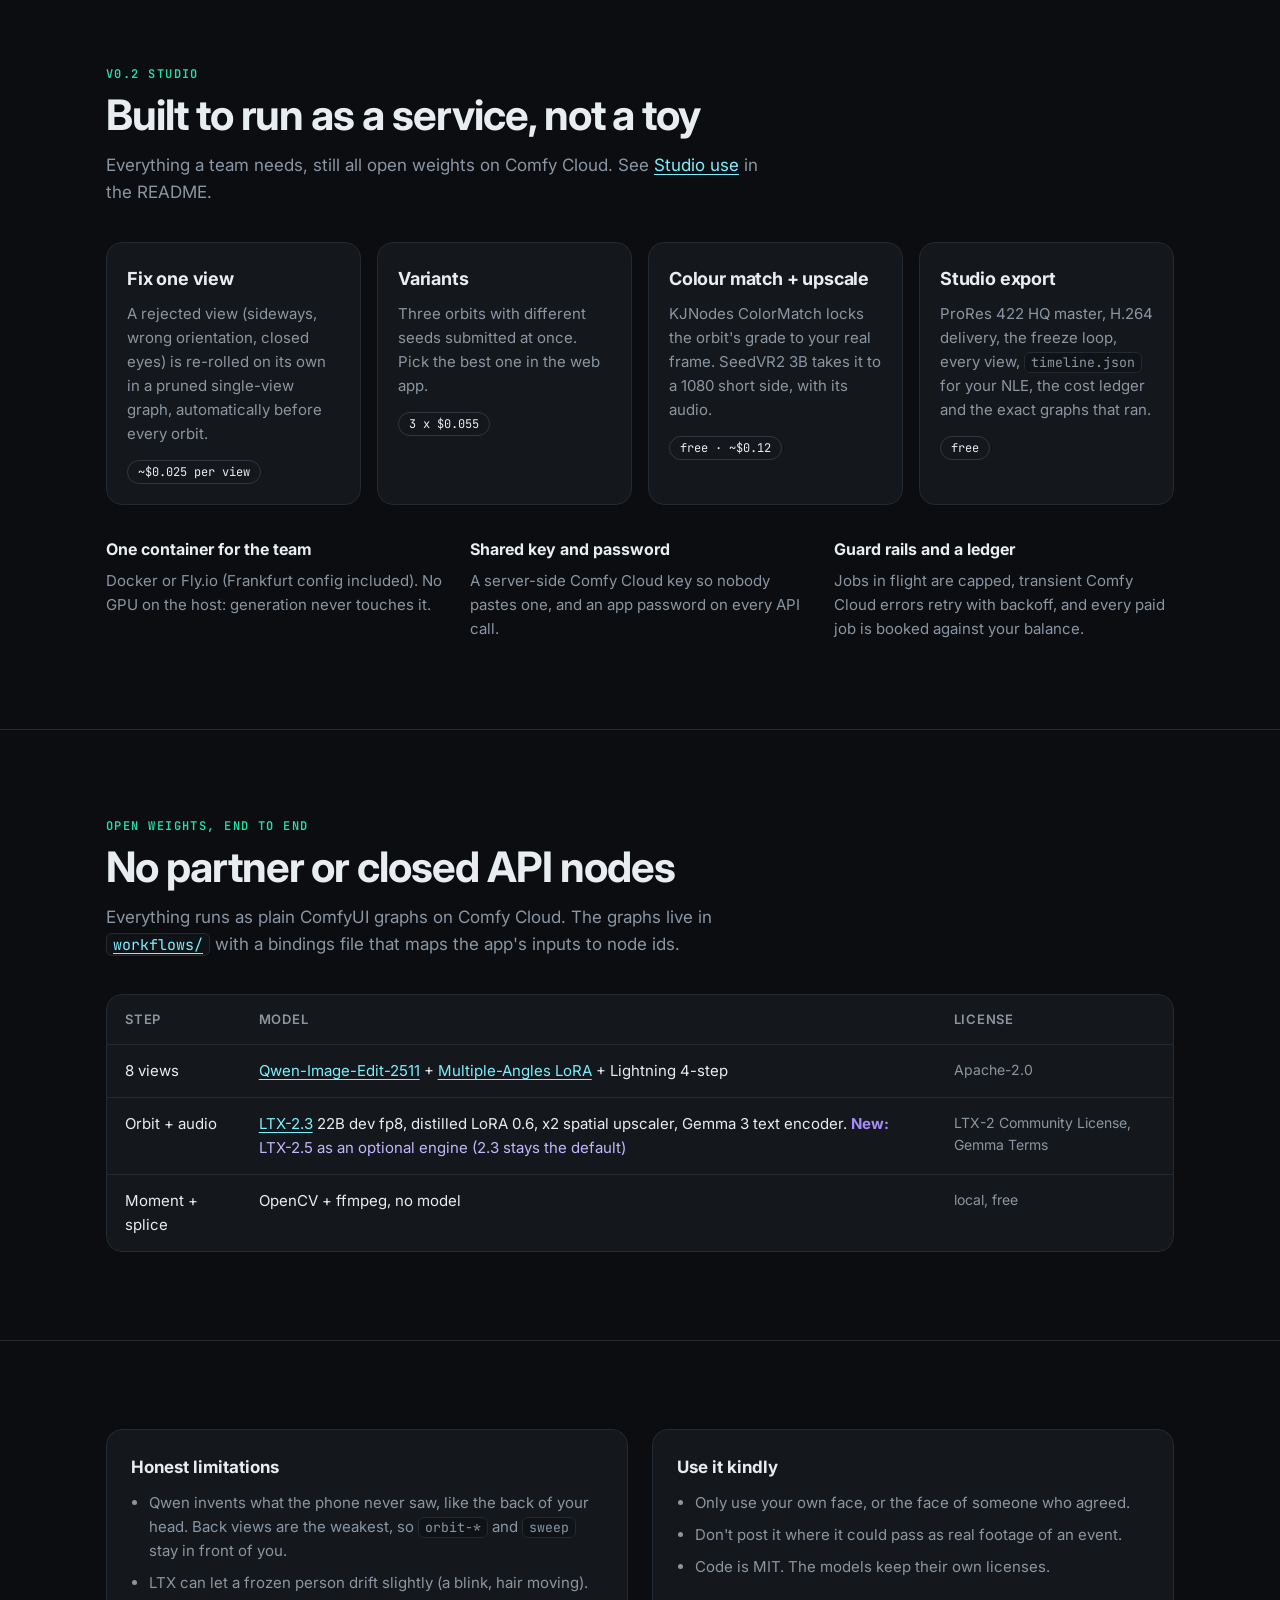
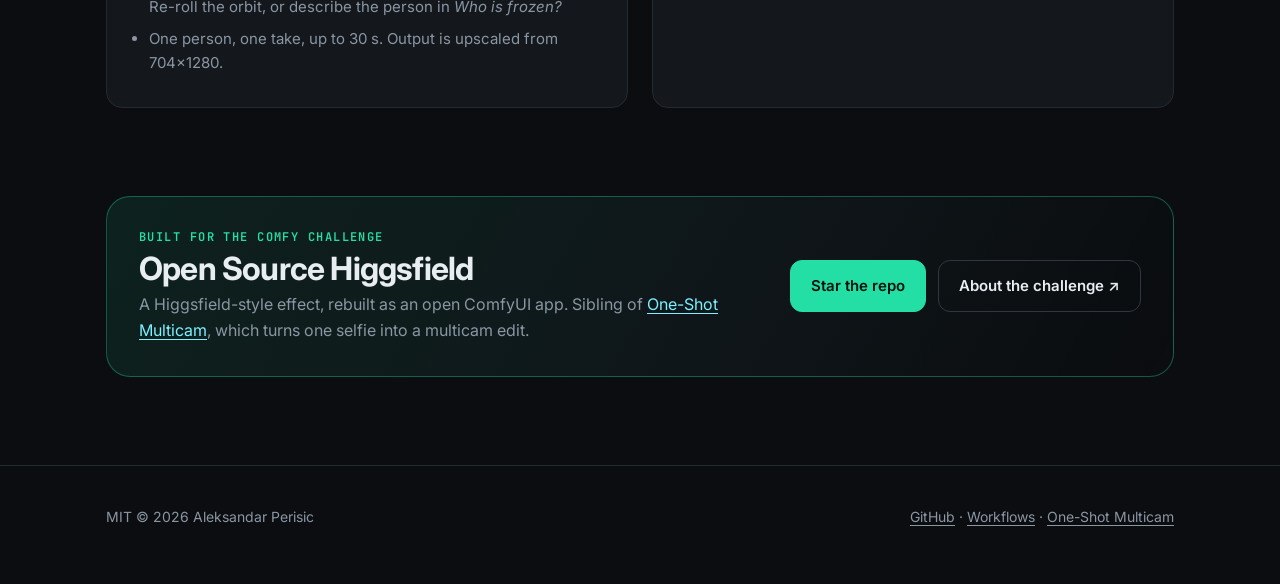
==== commit 378ba89f: "Project page: violet LTX-2.5 line in the models table Co-Authored-By: Claude Opus 5.5 <noreply@anthr" ====
--- a/docs/index.html
+++ b/docs/index.html
@@ -421,7 +421,7 @@
       <table>
         <tr><th>Step</th><th>Model</th><th>License</th></tr>
         <tr><td>8 views</td><td><a href="https://huggingface.co/Qwen/Qwen-Image-Edit-2511">Qwen-Image-Edit-2511</a> + <a href="https://huggingface.co/fal/Qwen-Image-Edit-2511-Multiple-Angles-LoRA">Multiple-Angles LoRA</a> + Lightning 4-step</td><td class="lic">Apache-2.0</td></tr>
-        <tr><td>Orbit + audio</td><td><a href="https://huggingface.co/Lightricks/LTX-2.3">LTX-2.3</a> 22B dev fp8, distilled LoRA 0.6, x2 spatial upscaler, Gemma 3 text encoder. <b>New:</b> LTX-2.5 as an optional engine (2.3 stays the default)</td><td class="lic">LTX-2 Community License, Gemma Terms</td></tr>
+        <tr><td>Orbit + audio</td><td><a href="https://huggingface.co/Lightricks/LTX-2.3">LTX-2.3</a> 22B dev fp8, distilled LoRA 0.6, x2 spatial upscaler, Gemma 3 text encoder. <span style="color:#c4b5fd"><b style="color:#a78bfa">New:</b> LTX-2.5 as an optional engine (2.3 stays the default)</span></td><td class="lic">LTX-2 Community License, Gemma Terms</td></tr>
         <tr><td>Moment + splice</td><td>OpenCV + ffmpeg, no model</td><td class="lic">local, free</td></tr>
       </table>
     </div>
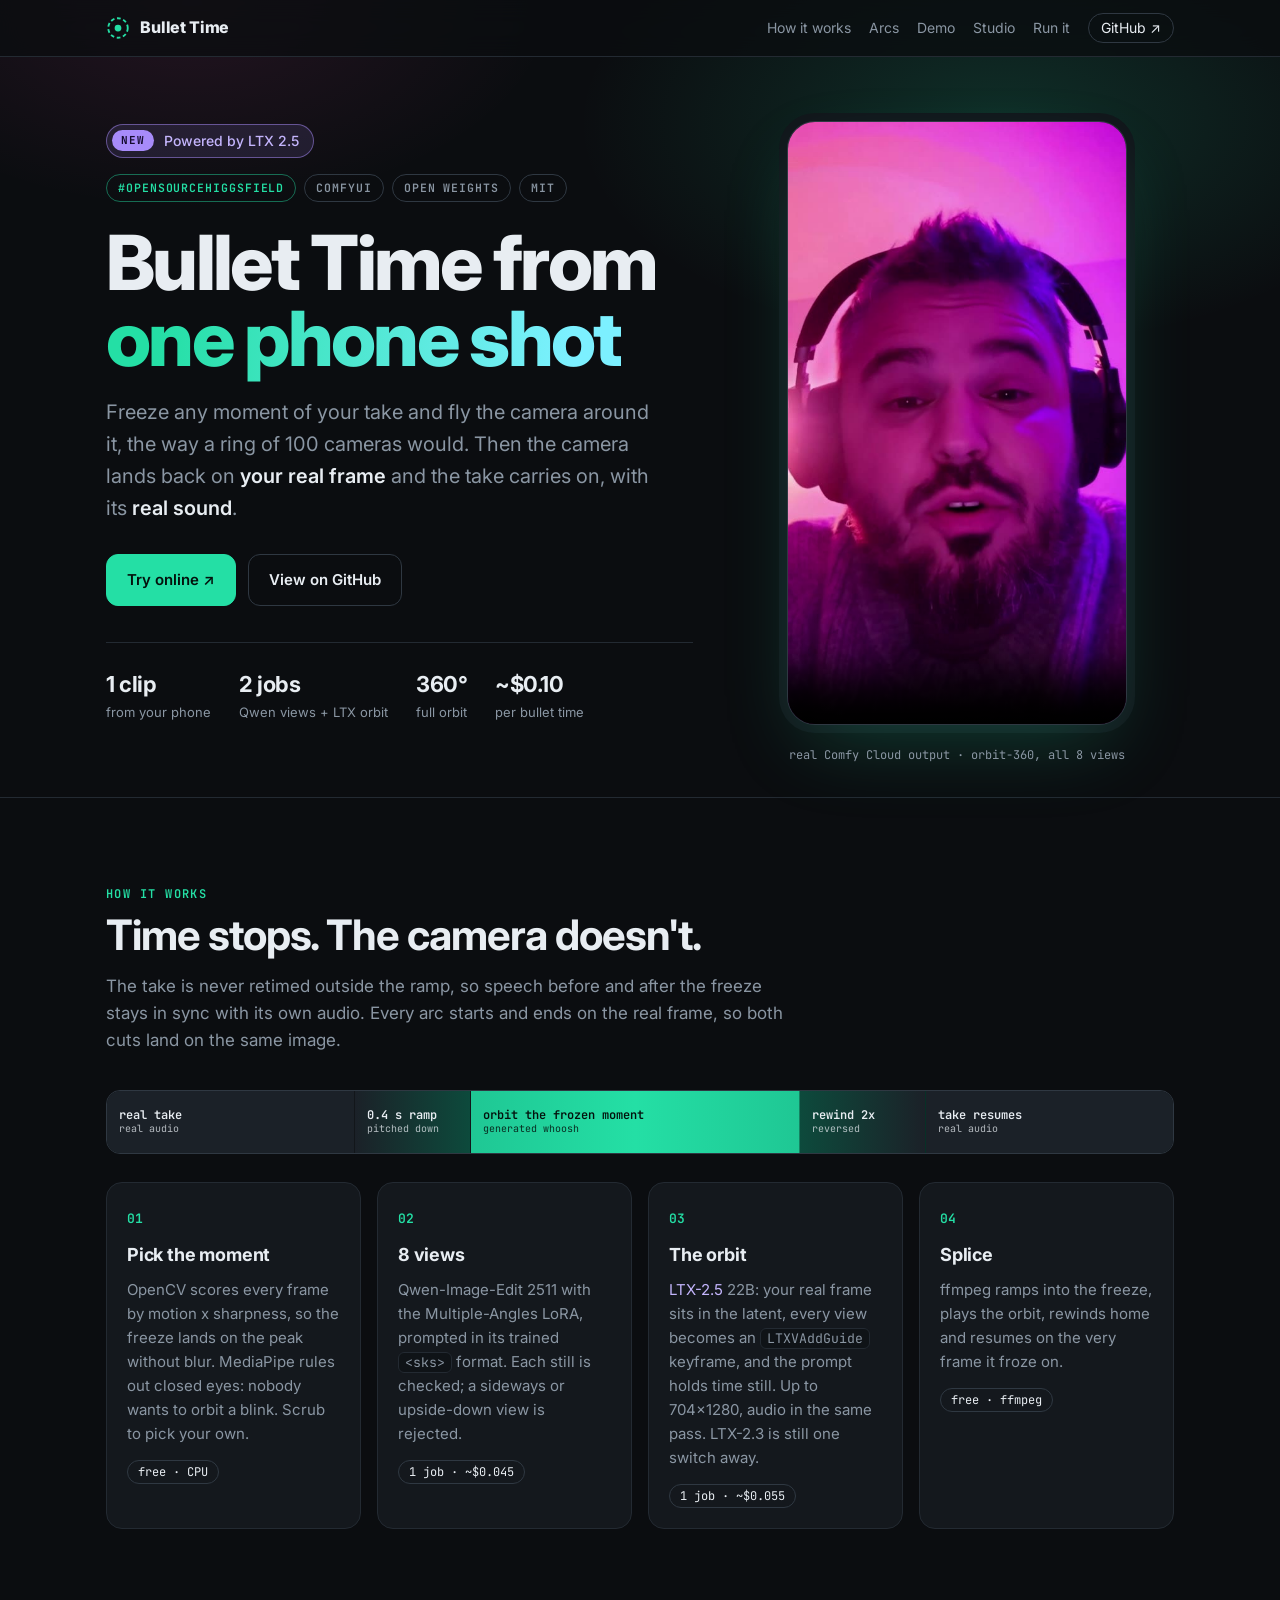
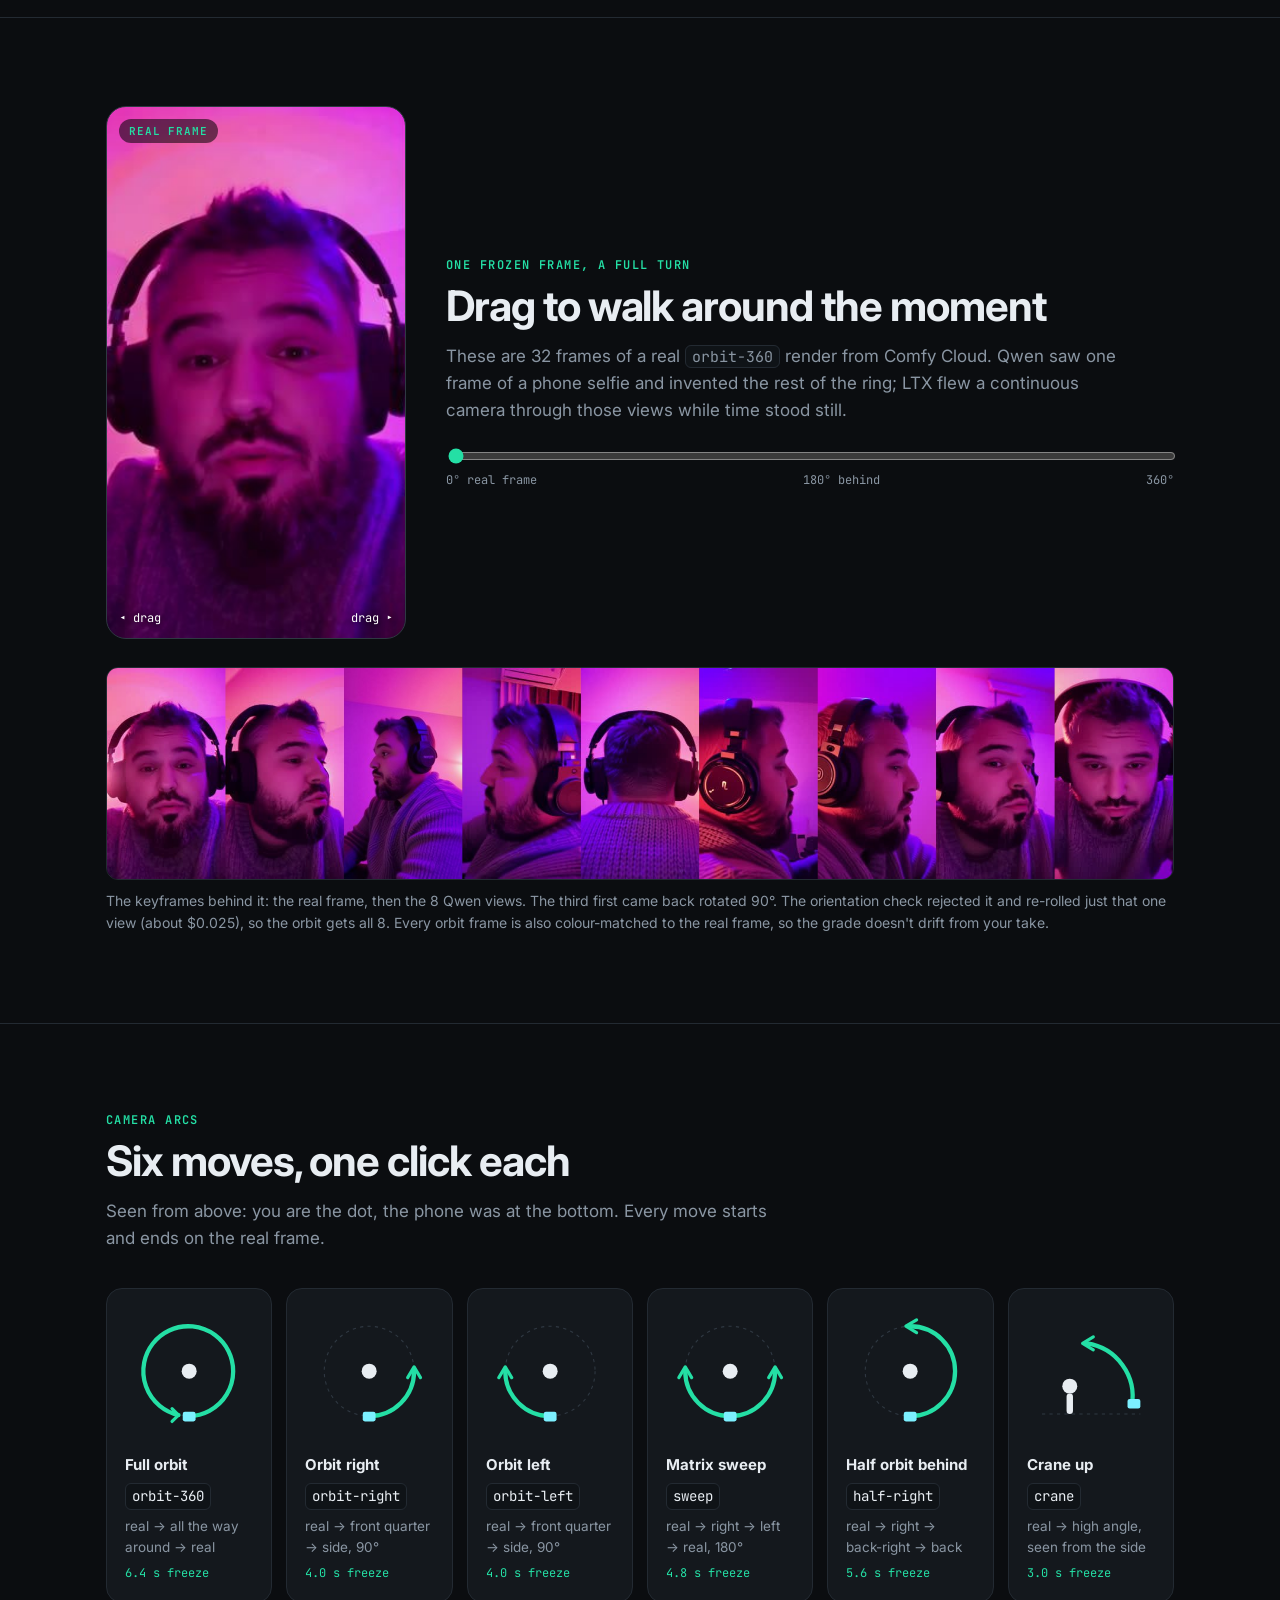
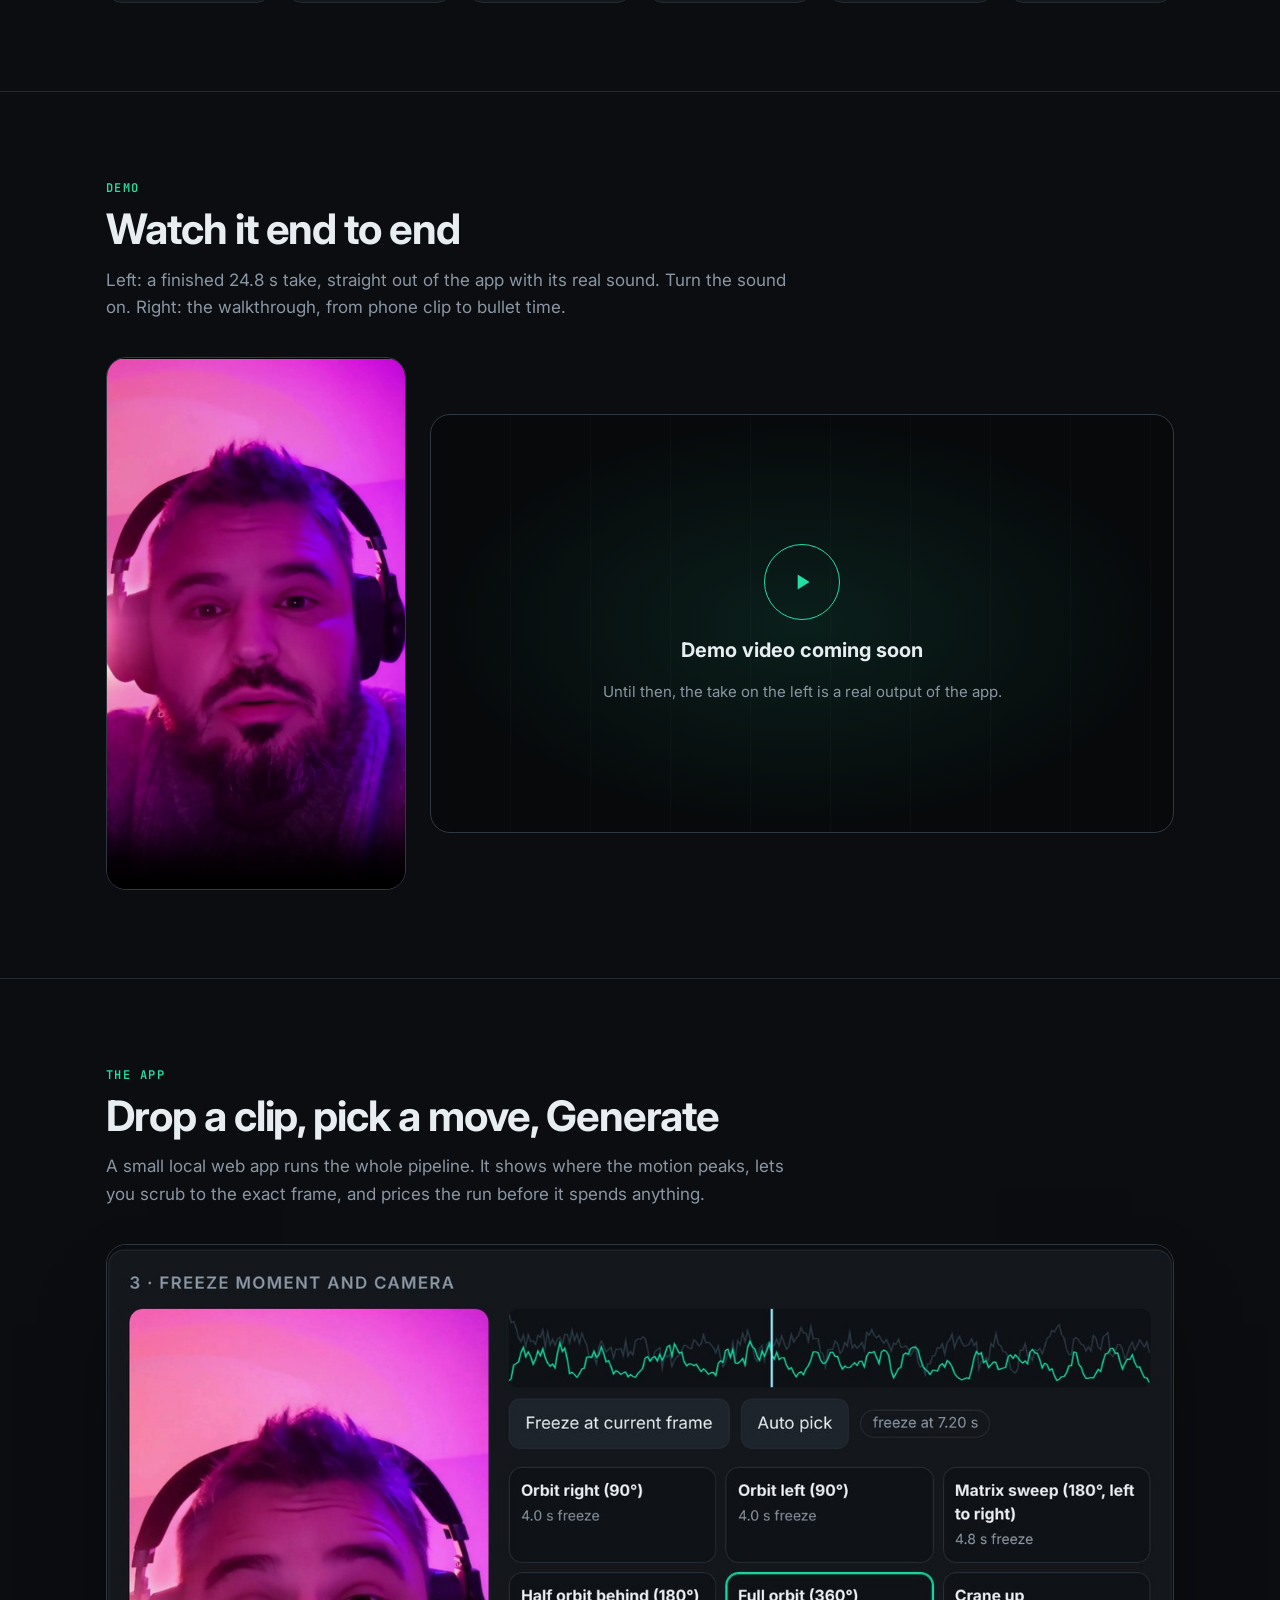
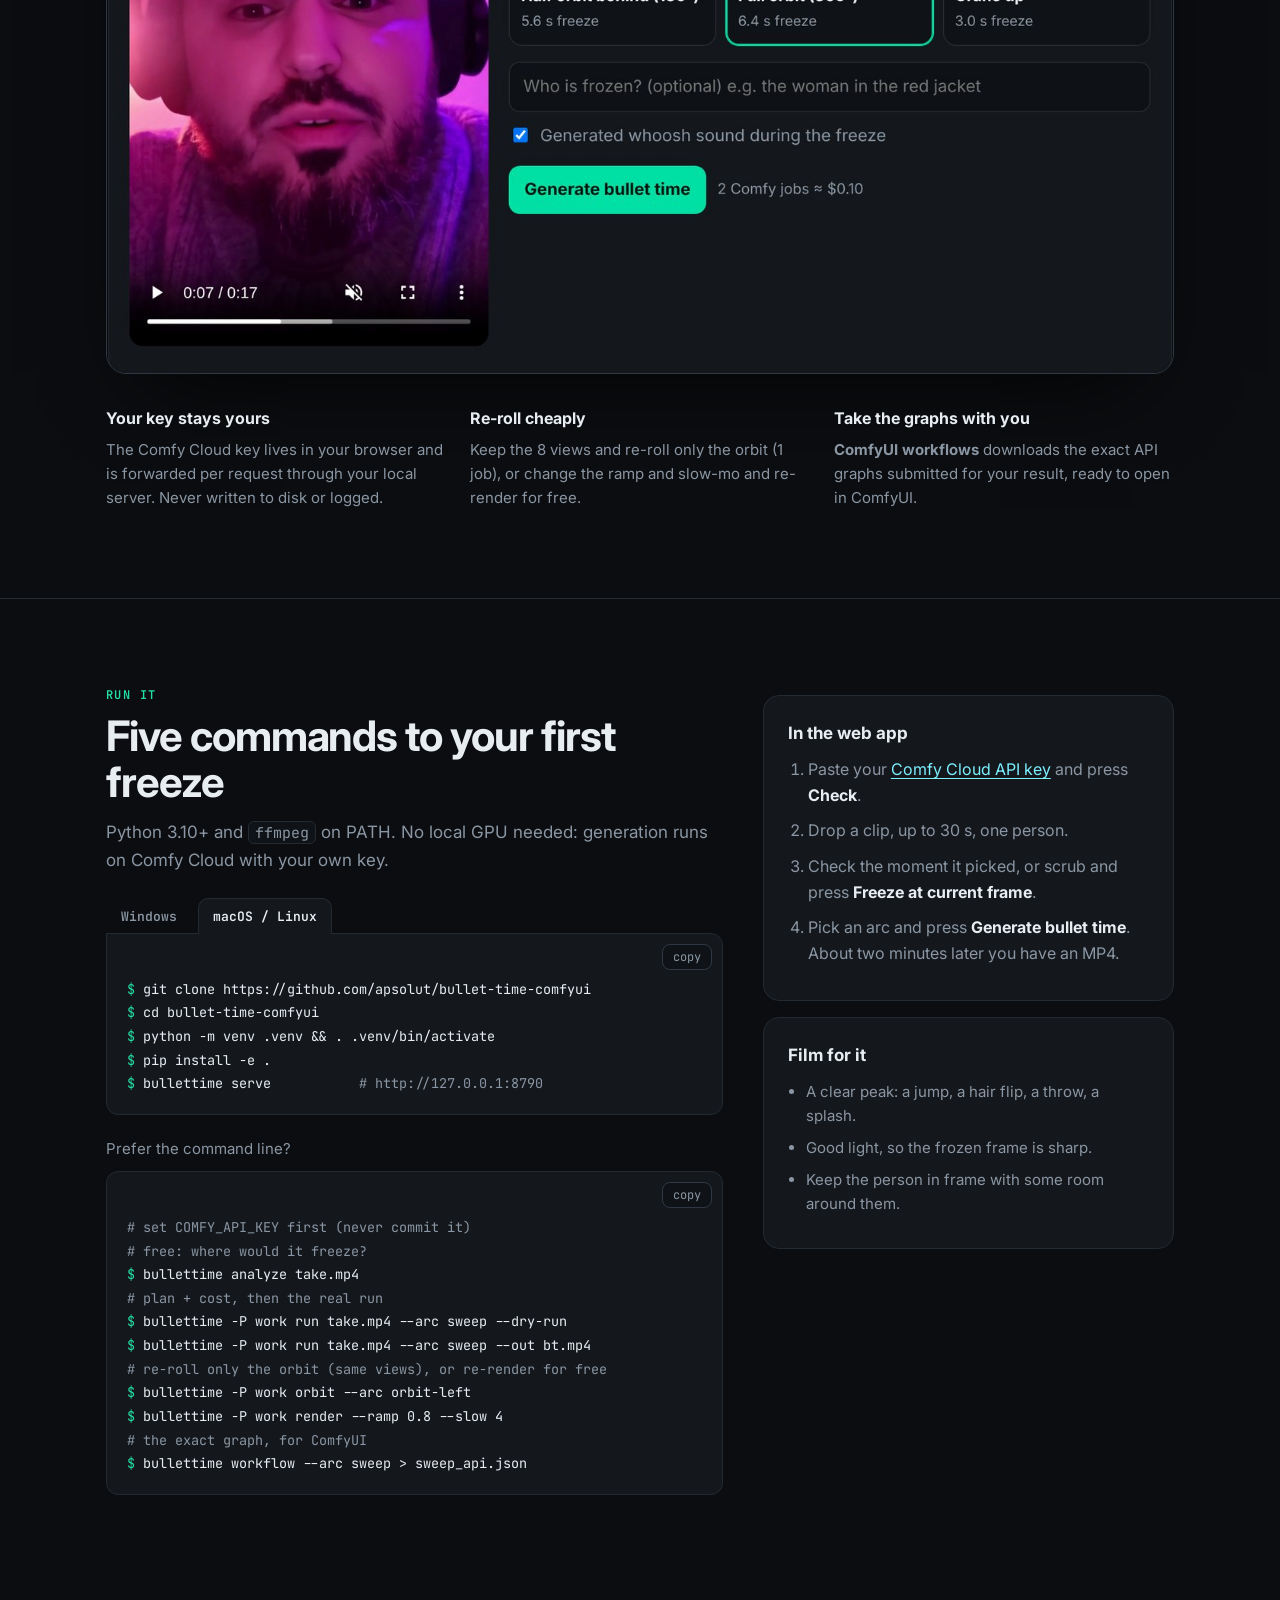
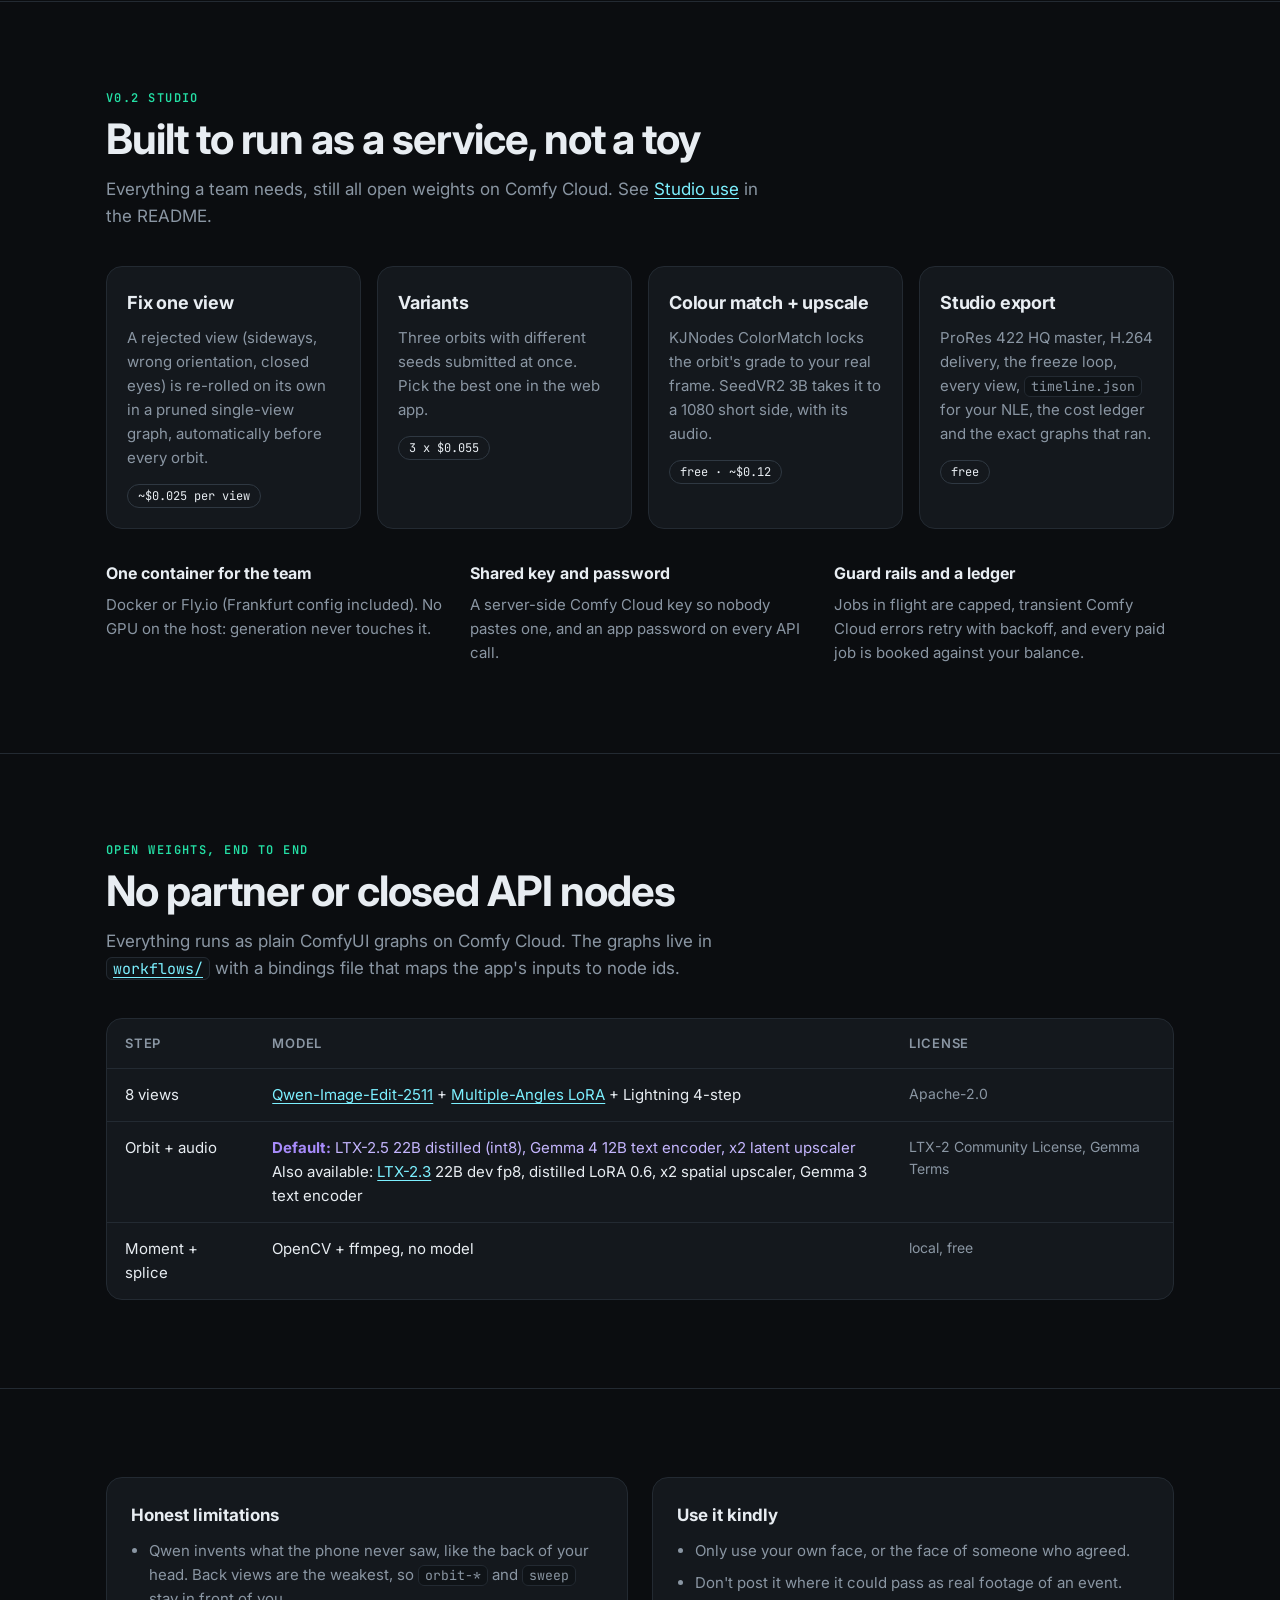
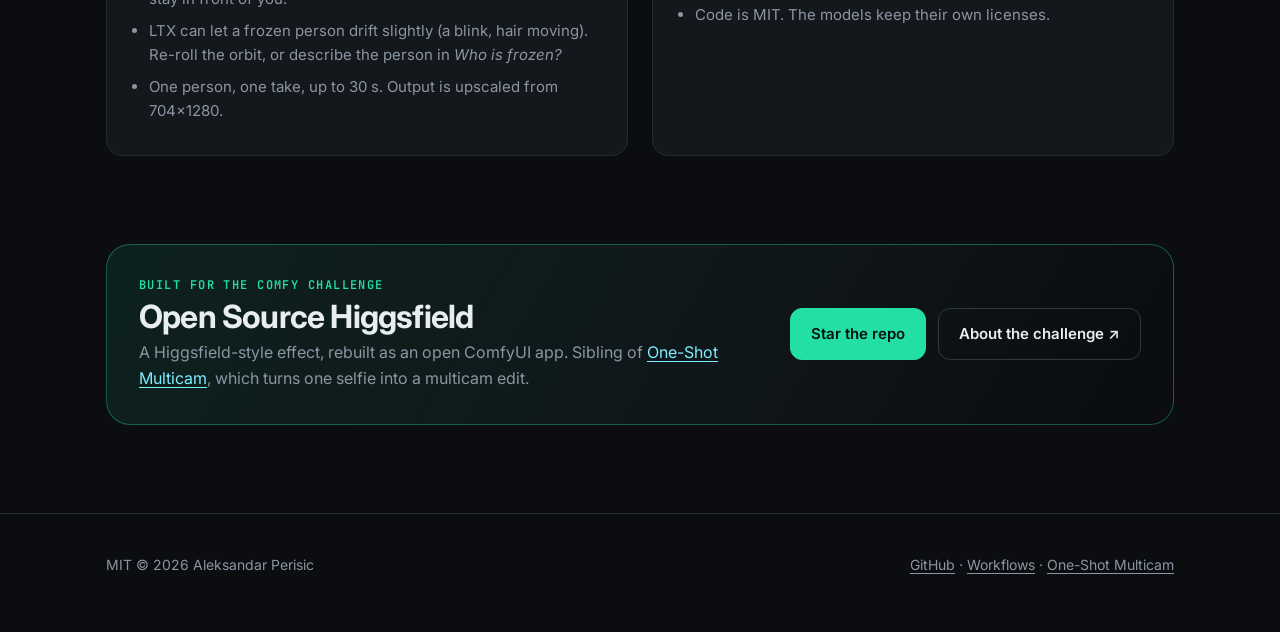
==== commit dc65dd7d: "Project page: LTX-2.5 is the default engine, 2.3 still available Co-Authored-By: Claude Opus 5.5 <no" ====
--- a/docs/index.html
+++ b/docs/index.html
@@ -4,7 +4,7 @@
 <meta charset="utf-8">
 <meta name="viewport" content="width=device-width, initial-scale=1">
 <title>Bullet Time from one phone shot</title>
-<meta name="description" content="Freeze any moment of your phone take and fly the camera around it, Matrix style. An open weights ComfyUI app: Qwen-Image-Edit 2511 + LTX-2.3 on Comfy Cloud.">
+<meta name="description" content="Freeze any moment of your phone take and fly the camera around it, Matrix style. An open weights ComfyUI app: Qwen-Image-Edit 2511 + LTX-2.5 on Comfy Cloud.">
 <meta name="theme-color" content="#0b0d10">
 <meta property="og:type" content="website">
 <meta property="og:url" content="https://apsolut.github.io/bullet-time-comfyui/">
@@ -202,7 +202,7 @@
 <header class="hero" id="top">
   <div class="wrap">
     <div>
-      <a class="new" href="#models"><b>NEW</b><span style="color:#c4b5fd">We support LTX 2.5</span></a>
+      <a class="new" href="#models"><b>NEW</b><span style="color:#c4b5fd">Powered by LTX 2.5</span></a>
       <div class="tag">
         <a class="chip on" href="https://comfy.org/open-source-higgsfield">#OpenSourceHiggsfield</a>
         <span class="chip">ComfyUI</span>
@@ -246,7 +246,7 @@
     <div class="steps">
       <div class="step"><h3>Pick the moment</h3><p>OpenCV scores every frame by motion x sharpness, so the freeze lands on the peak without blur. MediaPipe rules out closed eyes: nobody wants to orbit a blink. Scrub to pick your own.</p><span class="cost">free · CPU</span></div>
       <div class="step"><h3>8 views</h3><p>Qwen-Image-Edit 2511 with the Multiple-Angles LoRA, prompted in its trained <code>&lt;sks&gt;</code> format. Each still is checked; a sideways or upside-down view is rejected.</p><span class="cost">1 job · ~$0.045</span></div>
-      <div class="step"><h3>The orbit</h3><p>LTX-2.3 22B: your real frame sits in the latent, every view becomes an <code>LTXVAddGuide</code> keyframe, and the prompt holds time still. Two stages up to 704x1280, audio in the same pass.</p><span class="cost">1 job · ~$0.055</span></div>
+      <div class="step"><h3>The orbit</h3><p><span style="color:#c4b5fd">LTX-2.5</span> 22B: your real frame sits in the latent, every view becomes an <code>LTXVAddGuide</code> keyframe, and the prompt holds time still. Up to 704x1280, audio in the same pass. LTX-2.3 is still one switch away.</p><span class="cost">1 job · ~$0.055</span></div>
       <div class="step"><h3>Splice</h3><p>ffmpeg ramps into the freeze, plays the orbit, rewinds home and resumes on the very frame it froze on.</p><span class="cost">free · ffmpeg</span></div>
     </div>
   </div>
@@ -263,7 +263,7 @@
     <div>
       <div class="kicker">One frozen frame, a full turn</div>
       <h2>Drag to walk around the moment</h2>
-      <p class="sub" style="margin-bottom:0">These are 32 frames of a real <code>orbit-360</code> render from Comfy Cloud. Qwen saw one frame of a phone selfie and invented the rest of the ring; LTX-2.3 flew a continuous camera through those views while time stood still.</p>
+      <p class="sub" style="margin-bottom:0">These are 32 frames of a real <code>orbit-360</code> render from Comfy Cloud. Qwen saw one frame of a phone selfie and invented the rest of the ring; LTX flew a continuous camera through those views while time stood still.</p>
       <input type="range" id="deg" min="0" max="31" value="0" aria-label="Orbit position" style="margin-top:24px">
       <div class="dial-l"><span>0° real frame</span><span>180° behind</span><span>360°</span></div>
     </div>
@@ -421,7 +421,7 @@
       <table>
         <tr><th>Step</th><th>Model</th><th>License</th></tr>
         <tr><td>8 views</td><td><a href="https://huggingface.co/Qwen/Qwen-Image-Edit-2511">Qwen-Image-Edit-2511</a> + <a href="https://huggingface.co/fal/Qwen-Image-Edit-2511-Multiple-Angles-LoRA">Multiple-Angles LoRA</a> + Lightning 4-step</td><td class="lic">Apache-2.0</td></tr>
-        <tr><td>Orbit + audio</td><td><a href="https://huggingface.co/Lightricks/LTX-2.3">LTX-2.3</a> 22B dev fp8, distilled LoRA 0.6, x2 spatial upscaler, Gemma 3 text encoder. <span style="color:#c4b5fd"><b style="color:#a78bfa">New:</b> LTX-2.5 as an optional engine (2.3 stays the default)</span></td><td class="lic">LTX-2 Community License, Gemma Terms</td></tr>
+        <tr><td>Orbit + audio</td><td><span style="color:#c4b5fd"><b style="color:#a78bfa">Default:</b> LTX-2.5 22B distilled (int8), Gemma 4 12B text encoder, x2 latent upscaler</span><br>Also available: <a href="https://huggingface.co/Lightricks/LTX-2.3">LTX-2.3</a> 22B dev fp8, distilled LoRA 0.6, x2 spatial upscaler, Gemma 3 text encoder</td><td class="lic">LTX-2 Community License, Gemma Terms</td></tr>
         <tr><td>Moment + splice</td><td>OpenCV + ffmpeg, no model</td><td class="lic">local, free</td></tr>
       </table>
     </div>
@@ -473,7 +473,7 @@
 </footer>
 
 <script>
-// Drag-to-orbit over 32 frames of the real LTX-2.3 orbit (sprite, one full turn, wraps around)
+// Drag-to-orbit over 32 frames of the real LTX orbit (sprite, one full turn, wraps around)
 (function(){
   var N=32, frame=document.getElementById('frame'), name=document.getElementById('vname'), range=document.getElementById('deg'), cur=0;
   function show(i){
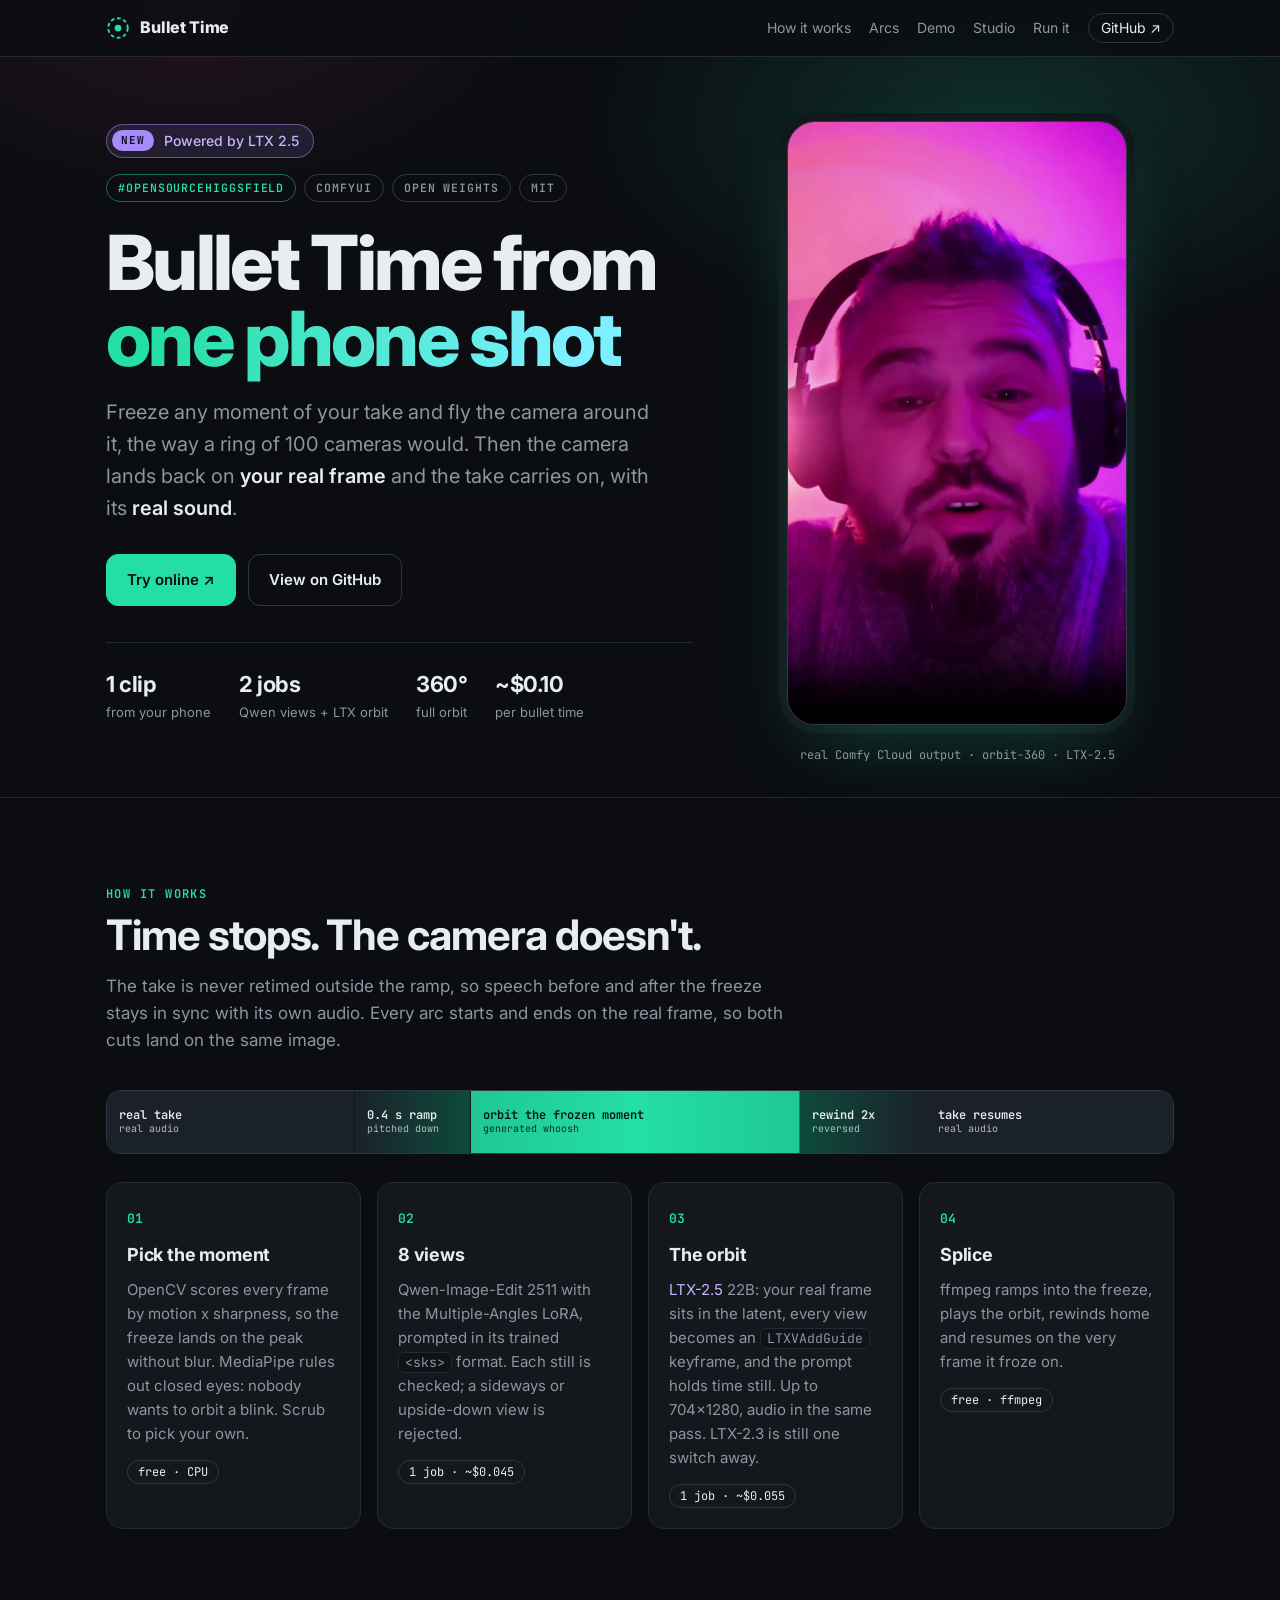
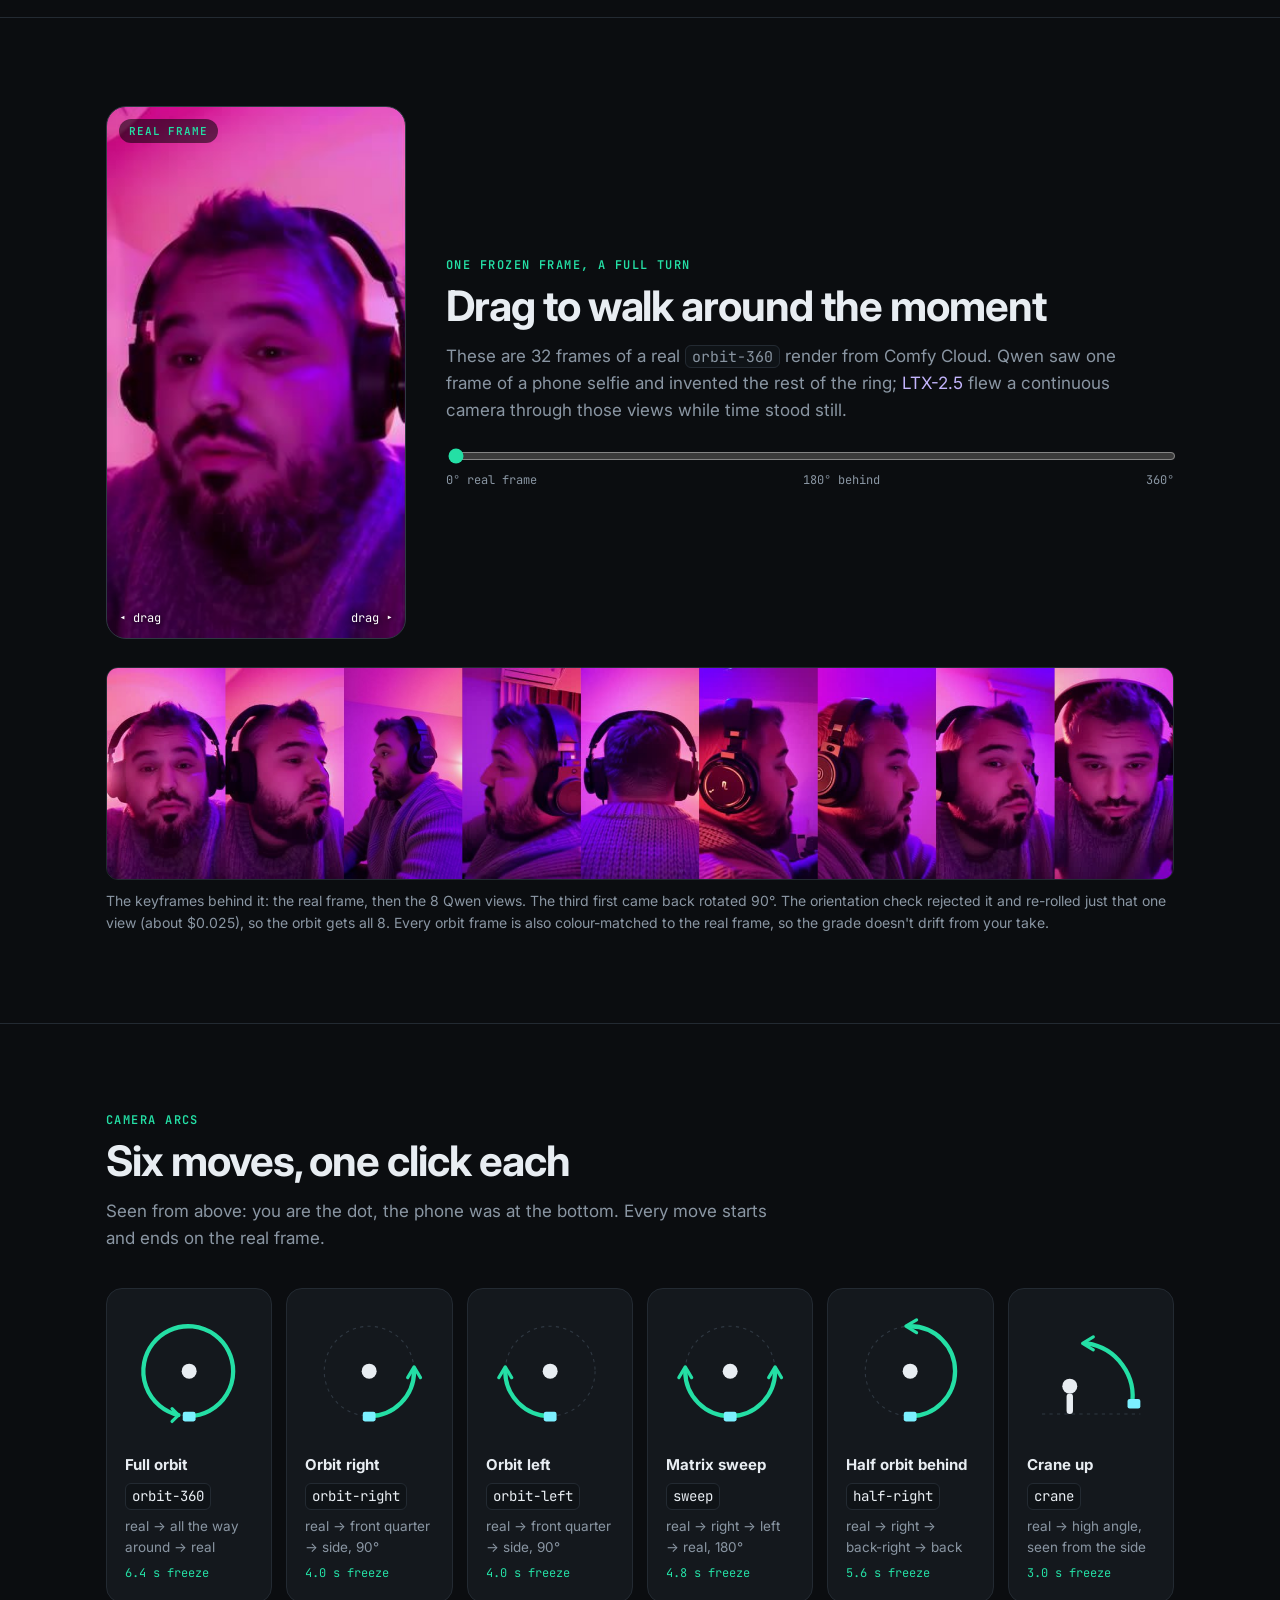
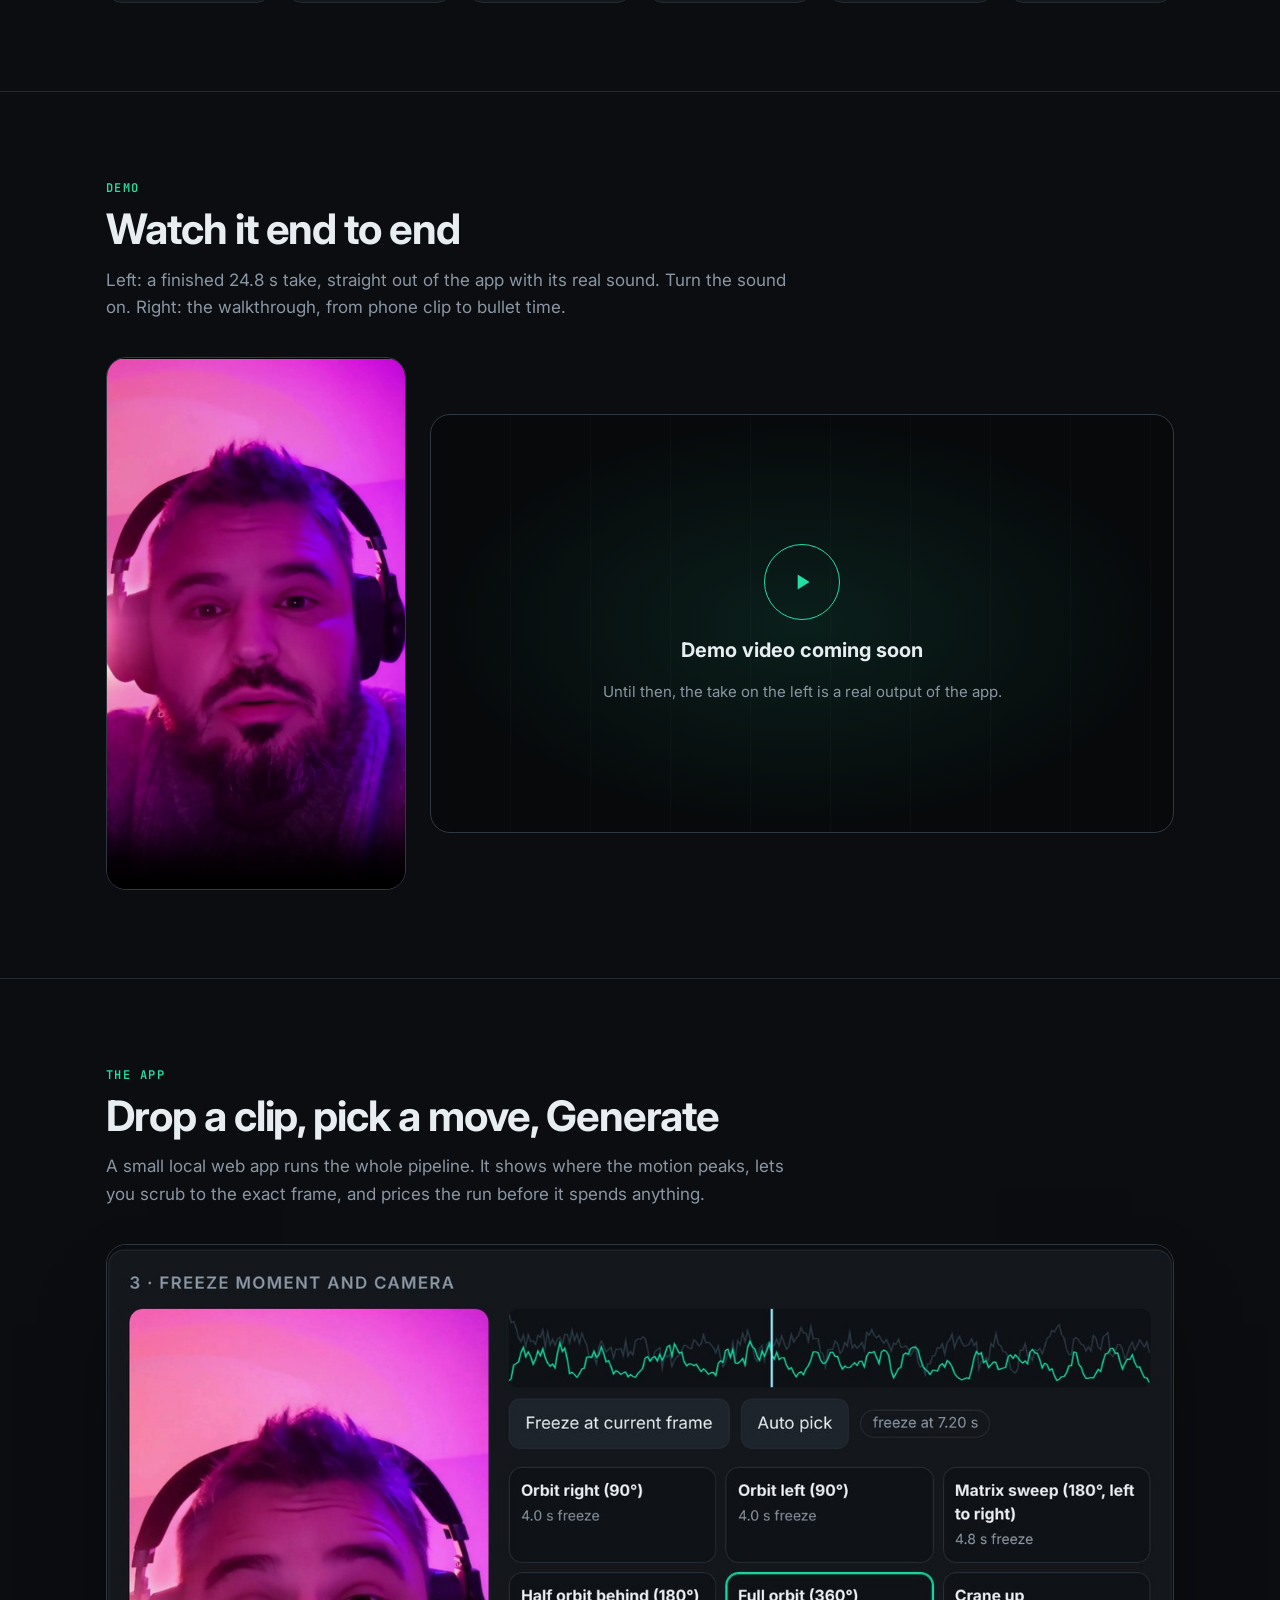
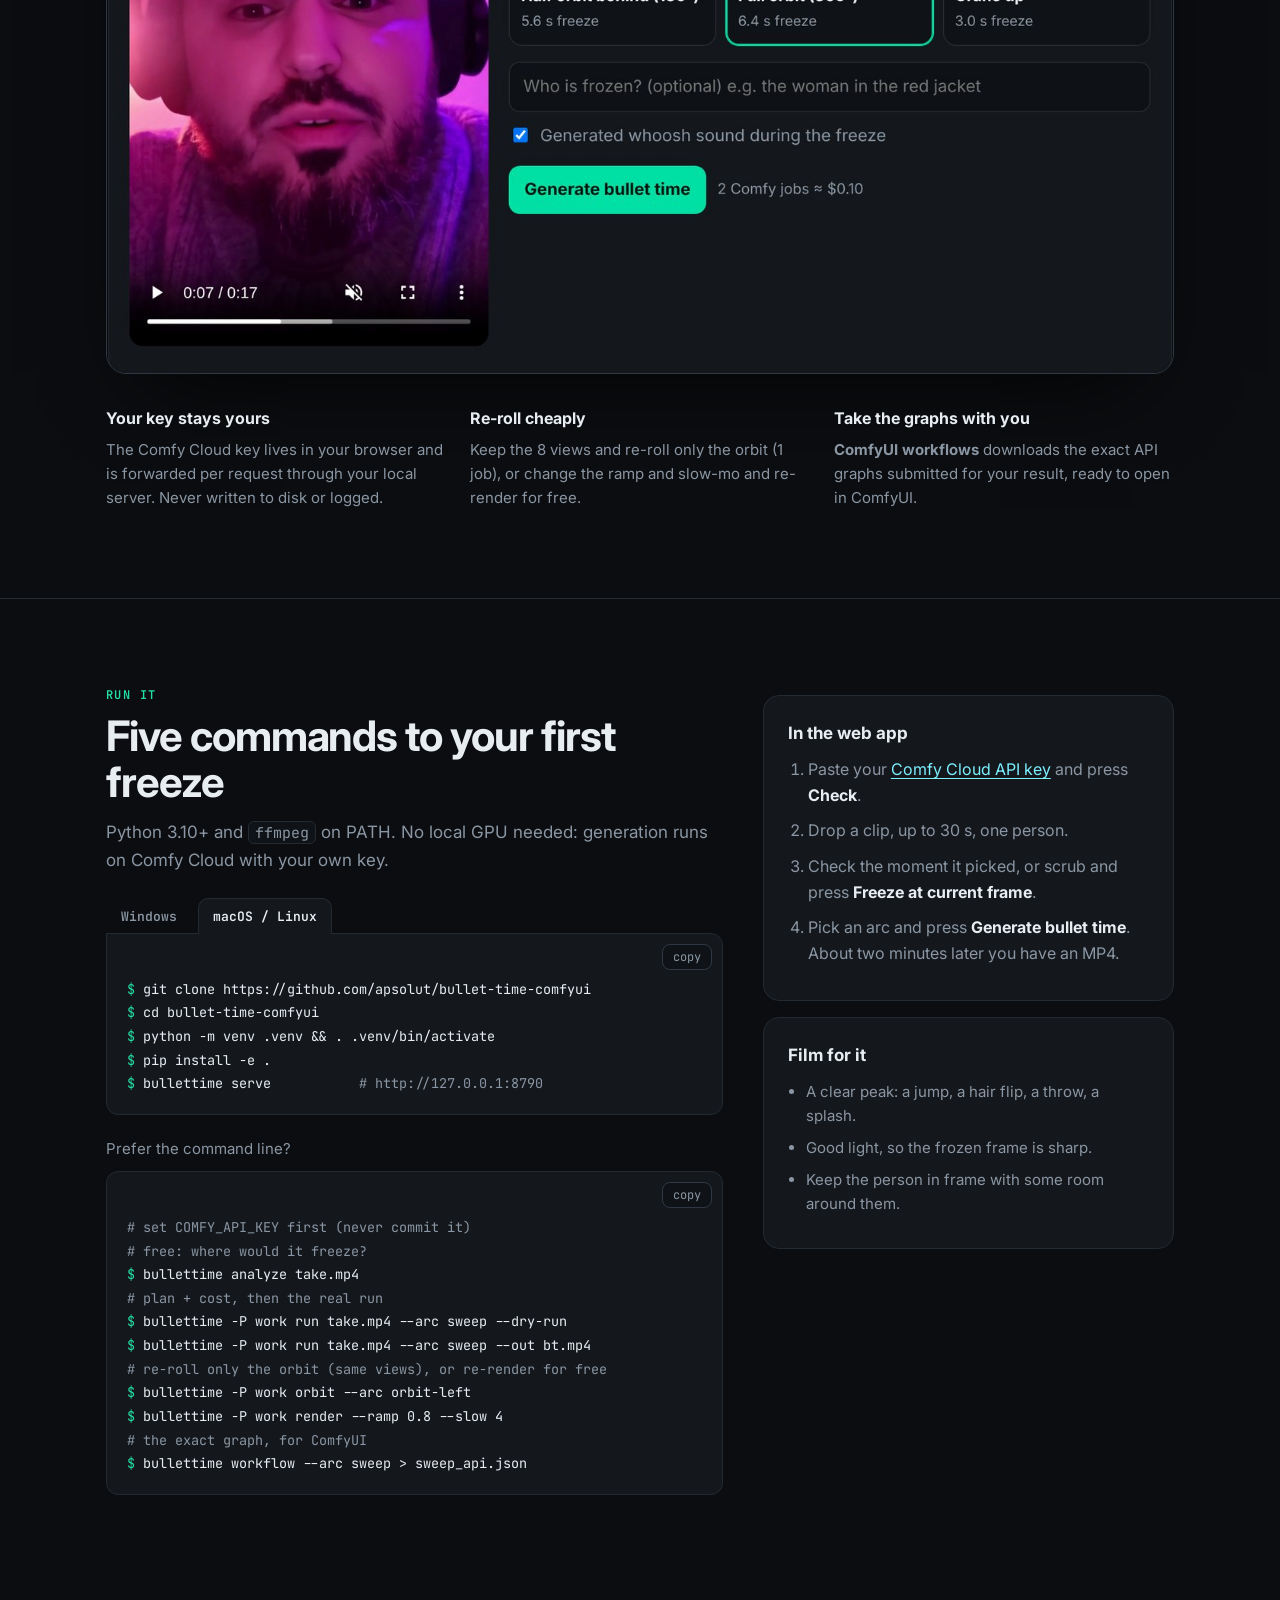
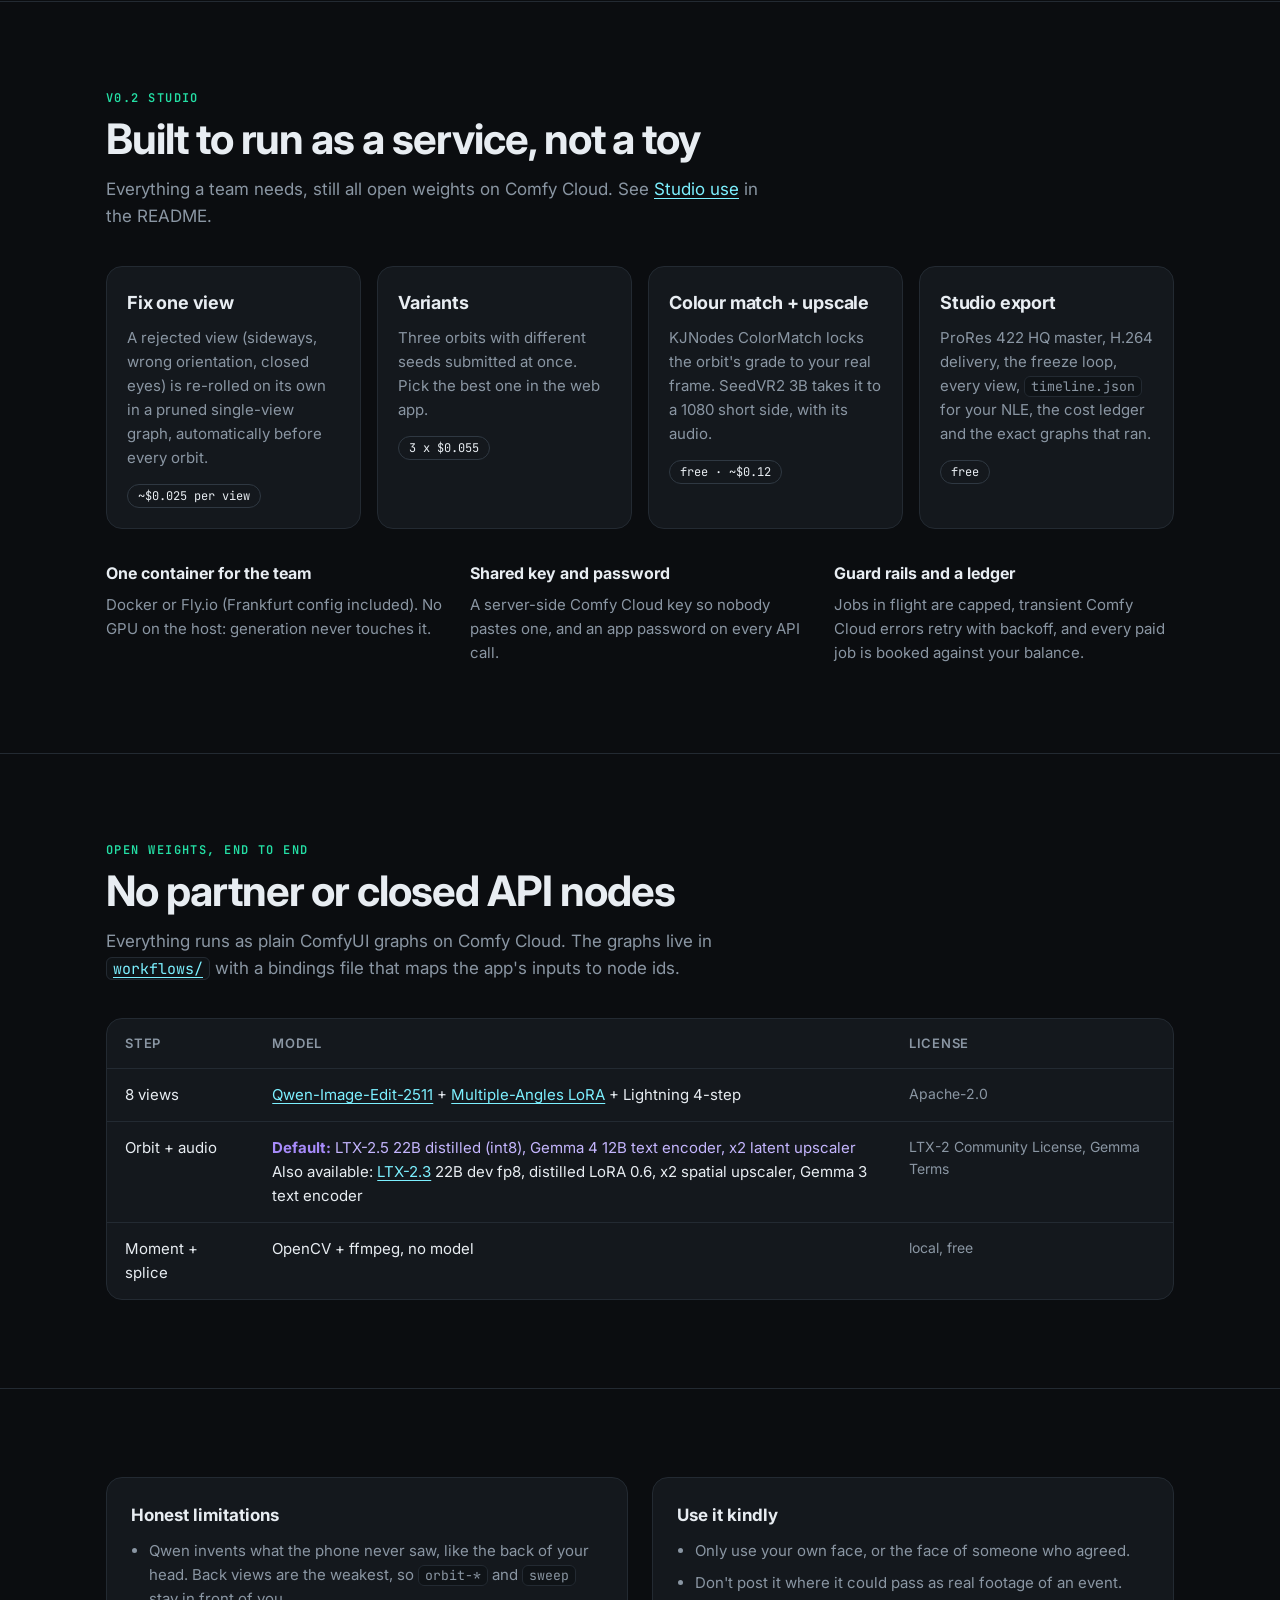
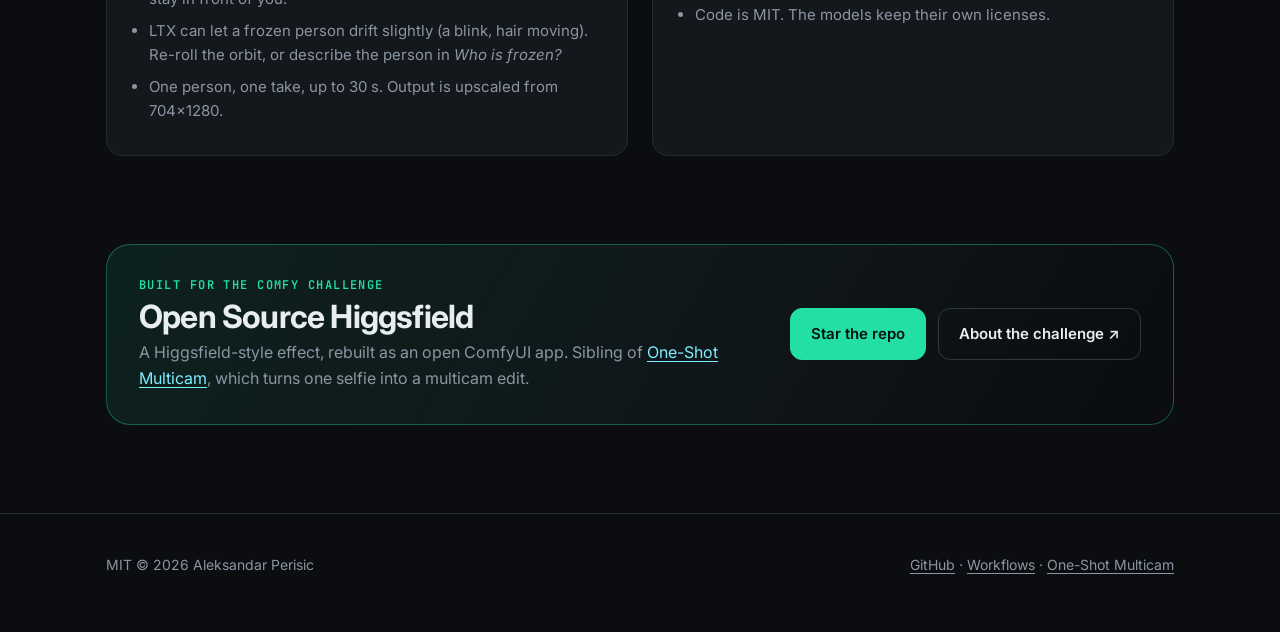
==== commit d420a062: "Project page: LTX-2.5 orbit-360 render (run7) for hero, take and drag viewer Co-Authored-By: Claude " ====
--- a/docs/index.html
+++ b/docs/index.html
@@ -224,7 +224,7 @@
     </div>
     <div class="phone">
       <video src="media/demo.mp4" poster="media/poster.jpg" autoplay muted loop playsinline controls preload="metadata"></video>
-      <div class="lbl">real Comfy Cloud output · orbit-360, all 8 views</div>
+      <div class="lbl">real Comfy Cloud output · orbit-360 · LTX-2.5</div>
     </div>
   </div>
 </header>
@@ -263,7 +263,7 @@
     <div>
       <div class="kicker">One frozen frame, a full turn</div>
       <h2>Drag to walk around the moment</h2>
-      <p class="sub" style="margin-bottom:0">These are 32 frames of a real <code>orbit-360</code> render from Comfy Cloud. Qwen saw one frame of a phone selfie and invented the rest of the ring; LTX flew a continuous camera through those views while time stood still.</p>
+      <p class="sub" style="margin-bottom:0">These are 32 frames of a real <code>orbit-360</code> render from Comfy Cloud. Qwen saw one frame of a phone selfie and invented the rest of the ring; <span style="color:#c4b5fd">LTX-2.5</span> flew a continuous camera through those views while time stood still.</p>
       <input type="range" id="deg" min="0" max="31" value="0" aria-label="Orbit position" style="margin-top:24px">
       <div class="dial-l"><span>0° real frame</span><span>180° behind</span><span>360°</span></div>
     </div>
@@ -473,7 +473,7 @@
 </footer>
 
 <script>
-// Drag-to-orbit over 32 frames of the real LTX orbit (sprite, one full turn, wraps around)
+// Drag-to-orbit over 32 frames of the real LTX-2.5 orbit (sprite, one full turn, wraps around)
 (function(){
   var N=32, frame=document.getElementById('frame'), name=document.getElementById('vname'), range=document.getElementById('deg'), cur=0;
   function show(i){
